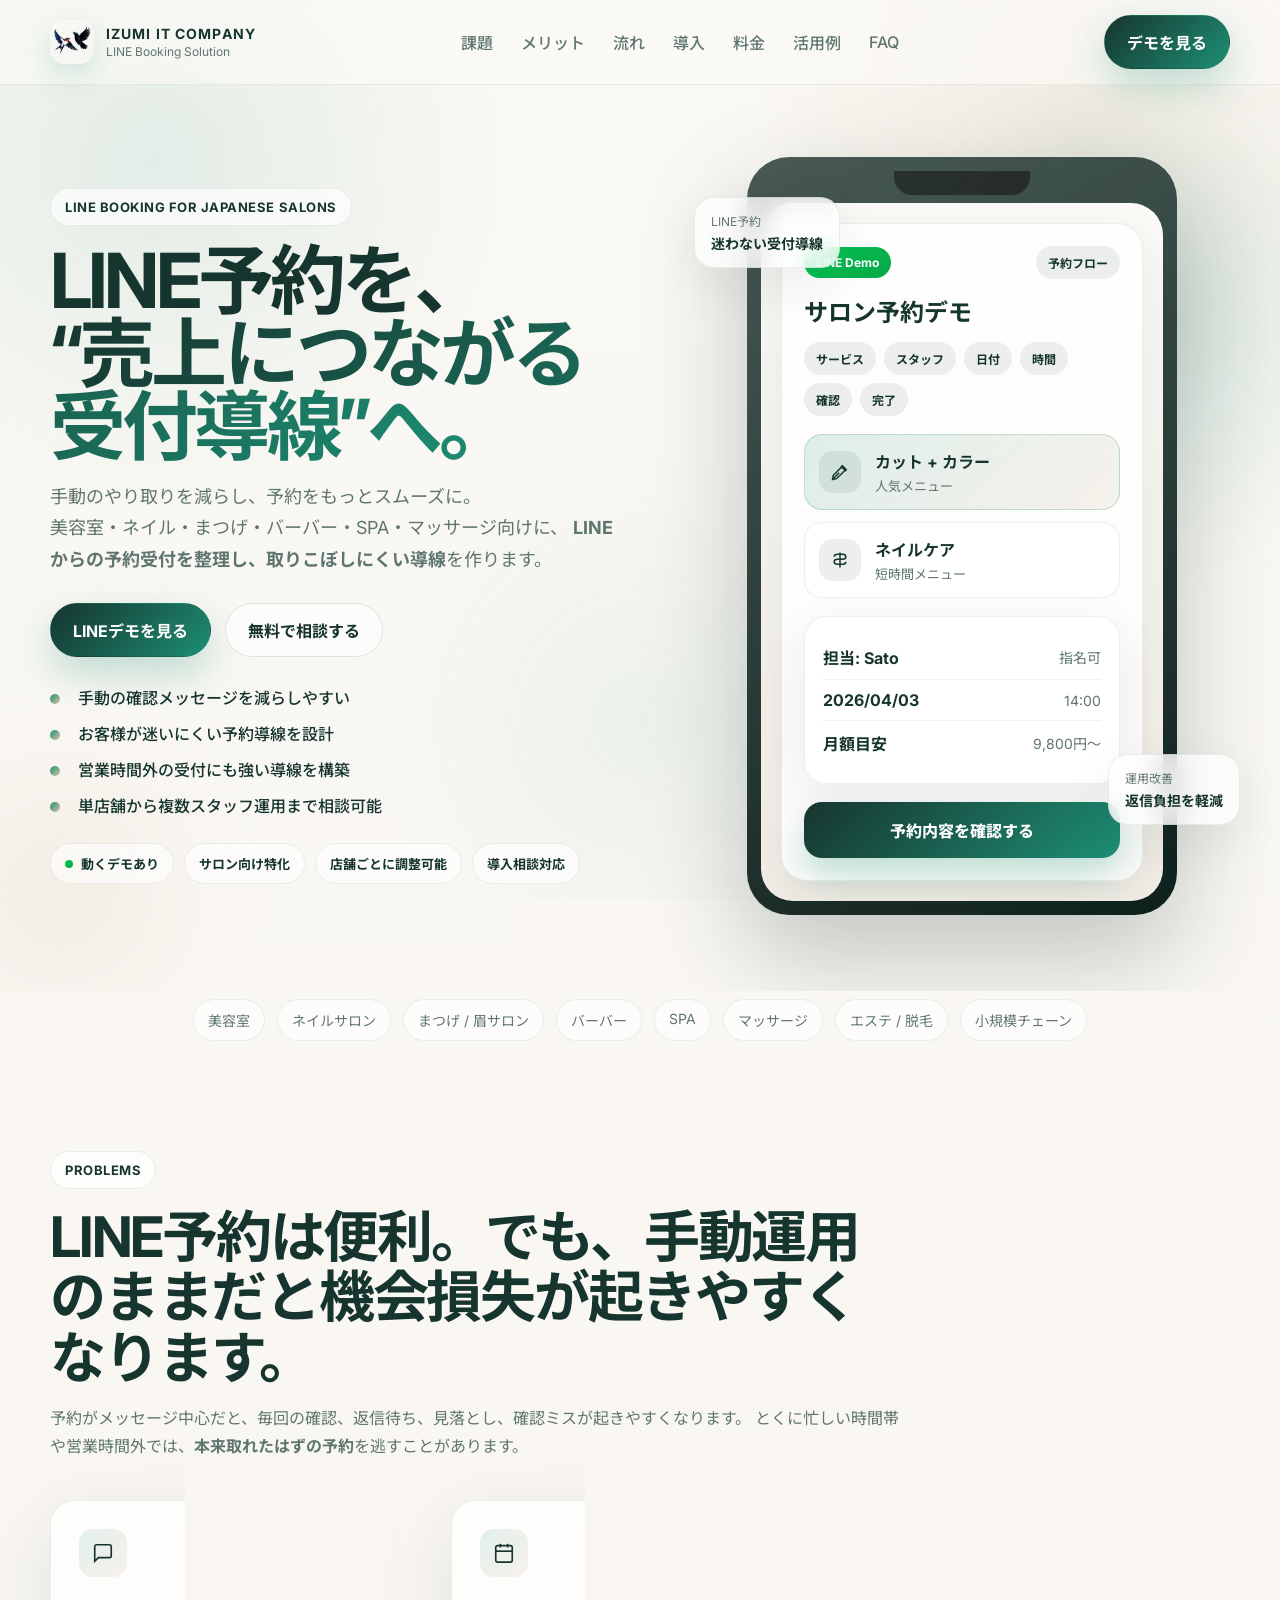
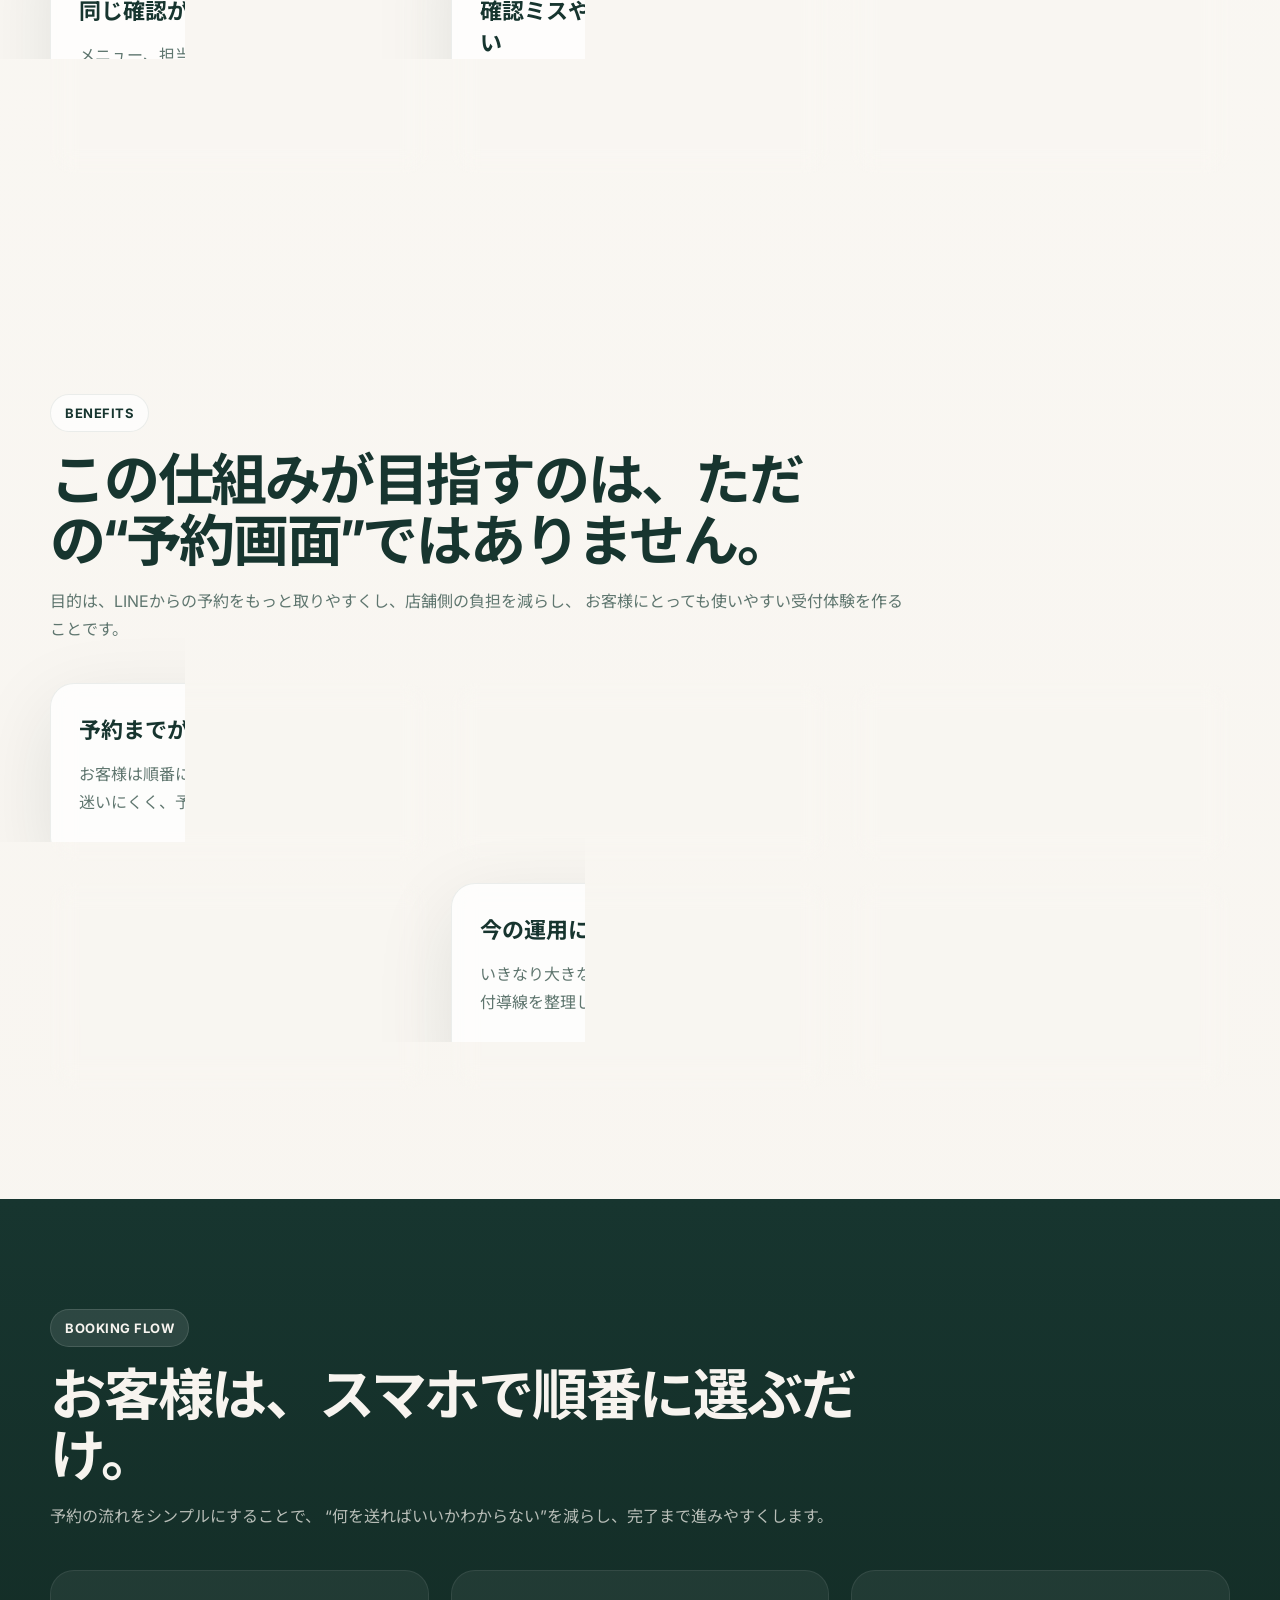
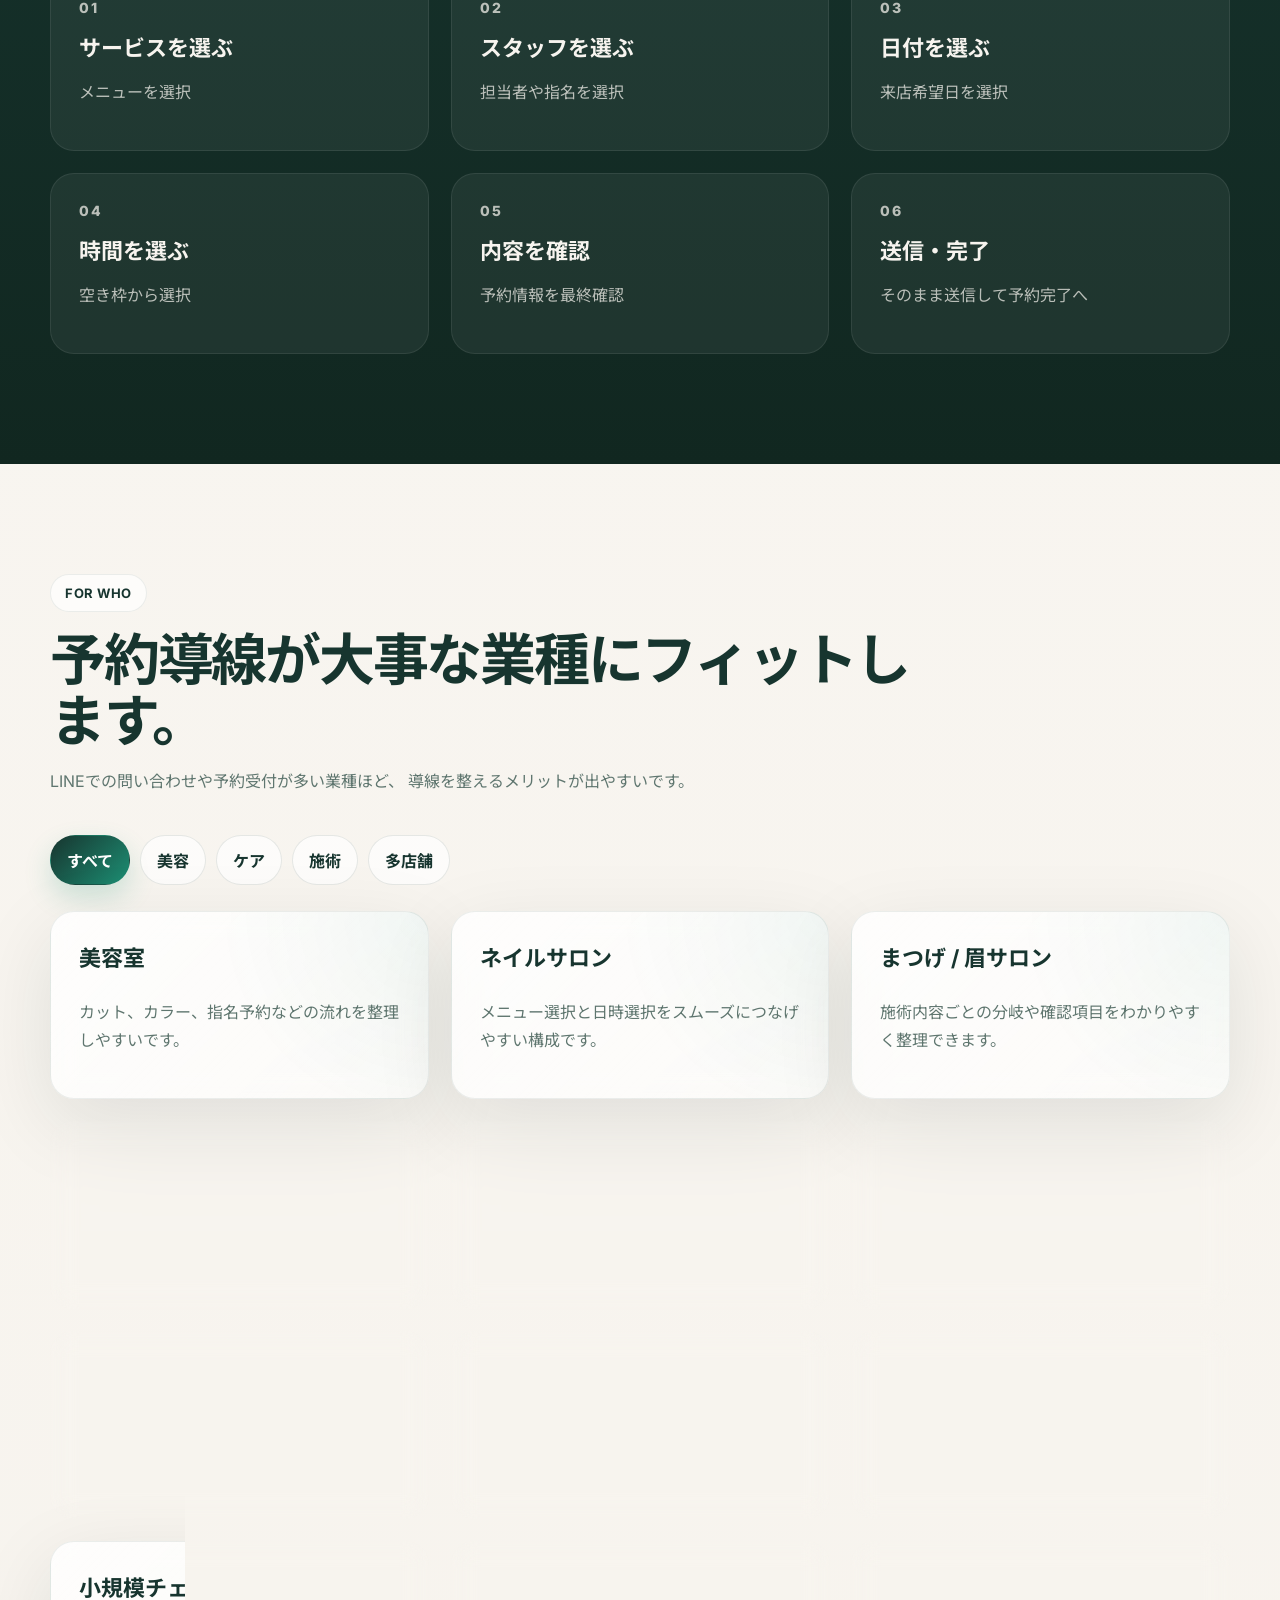
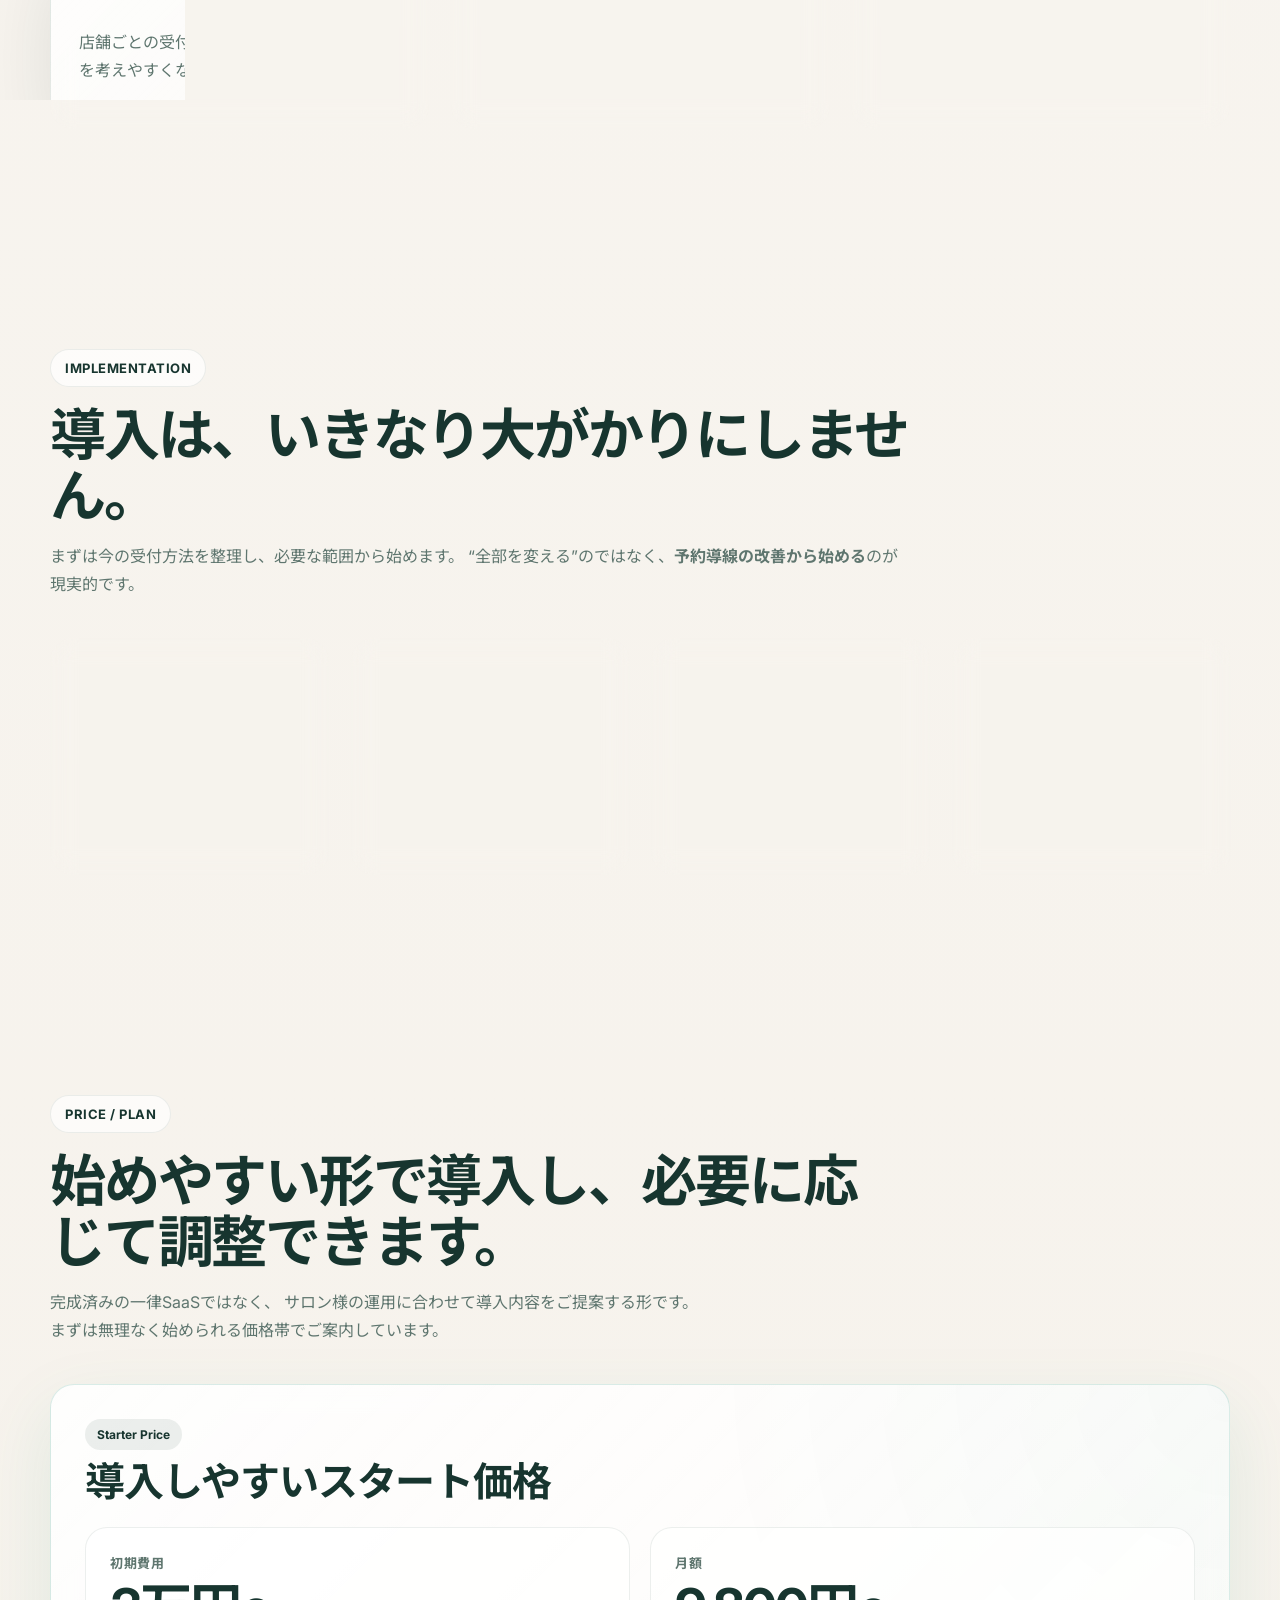
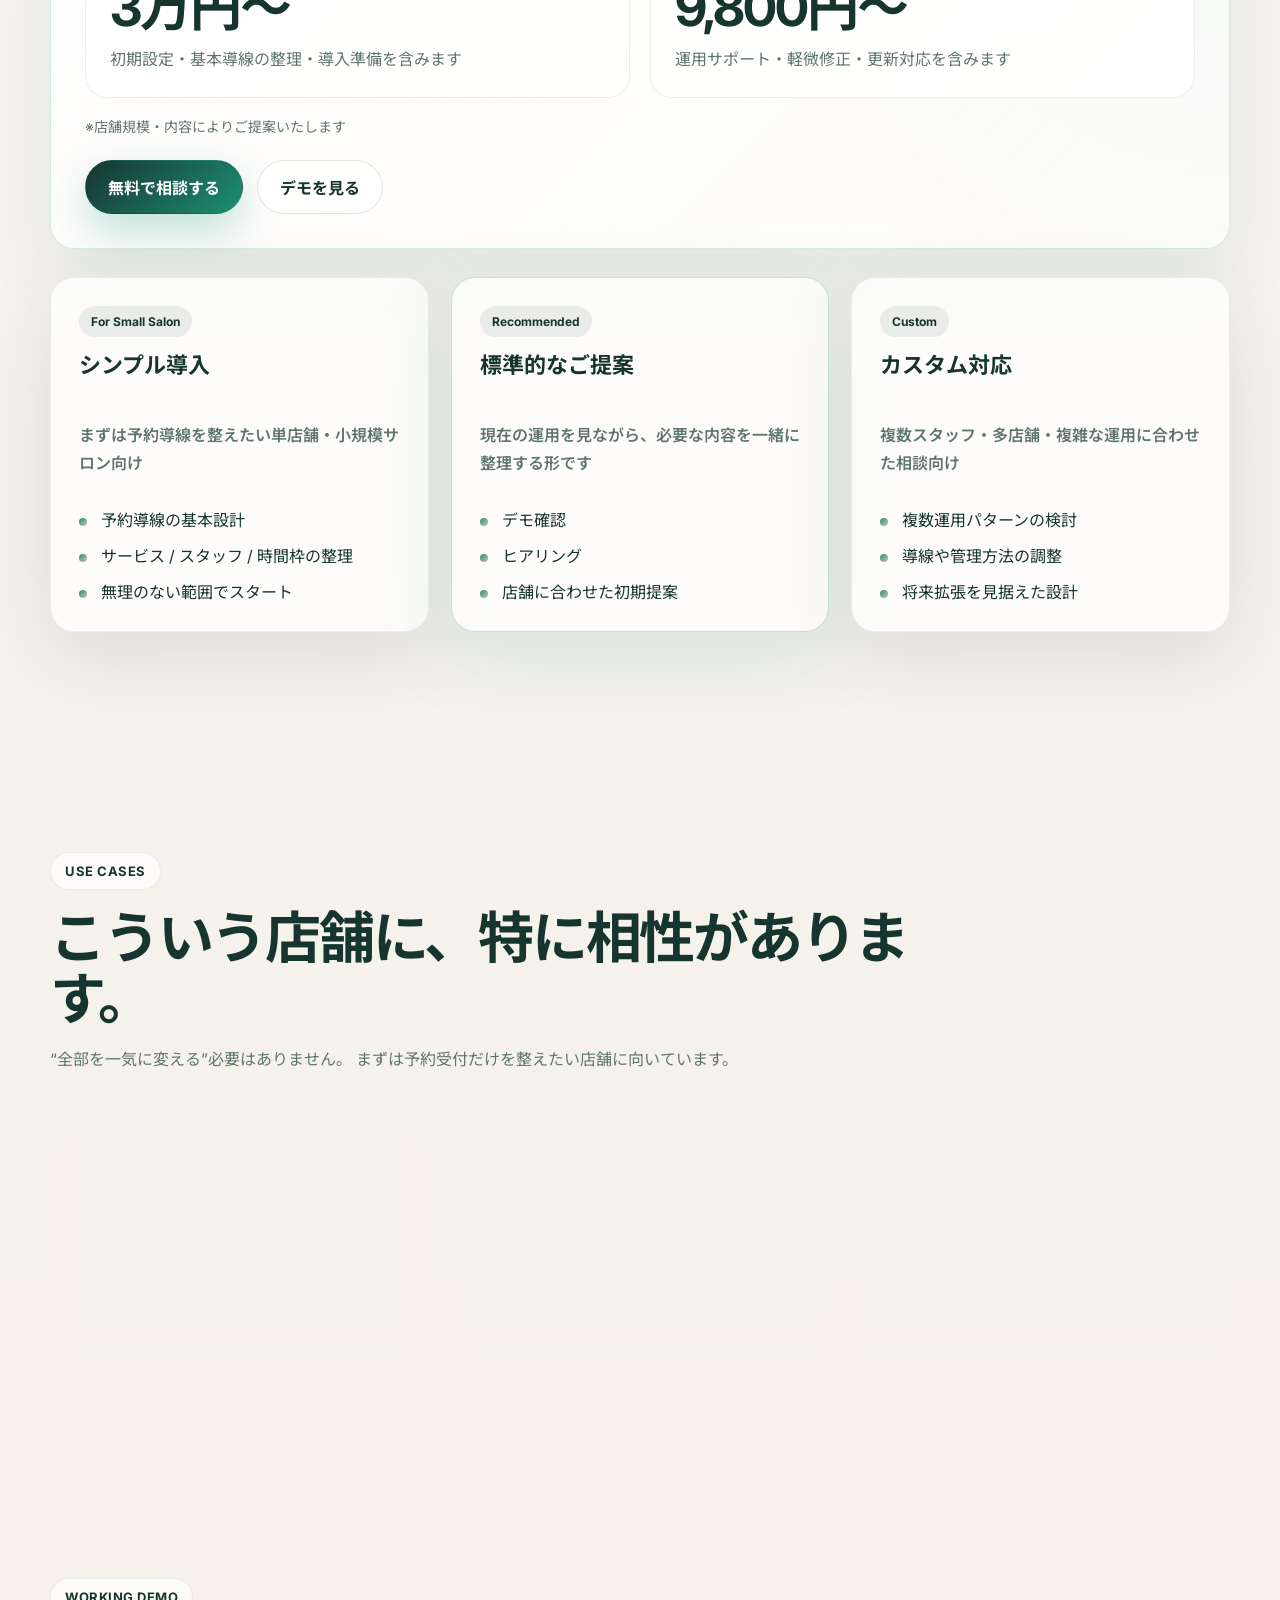
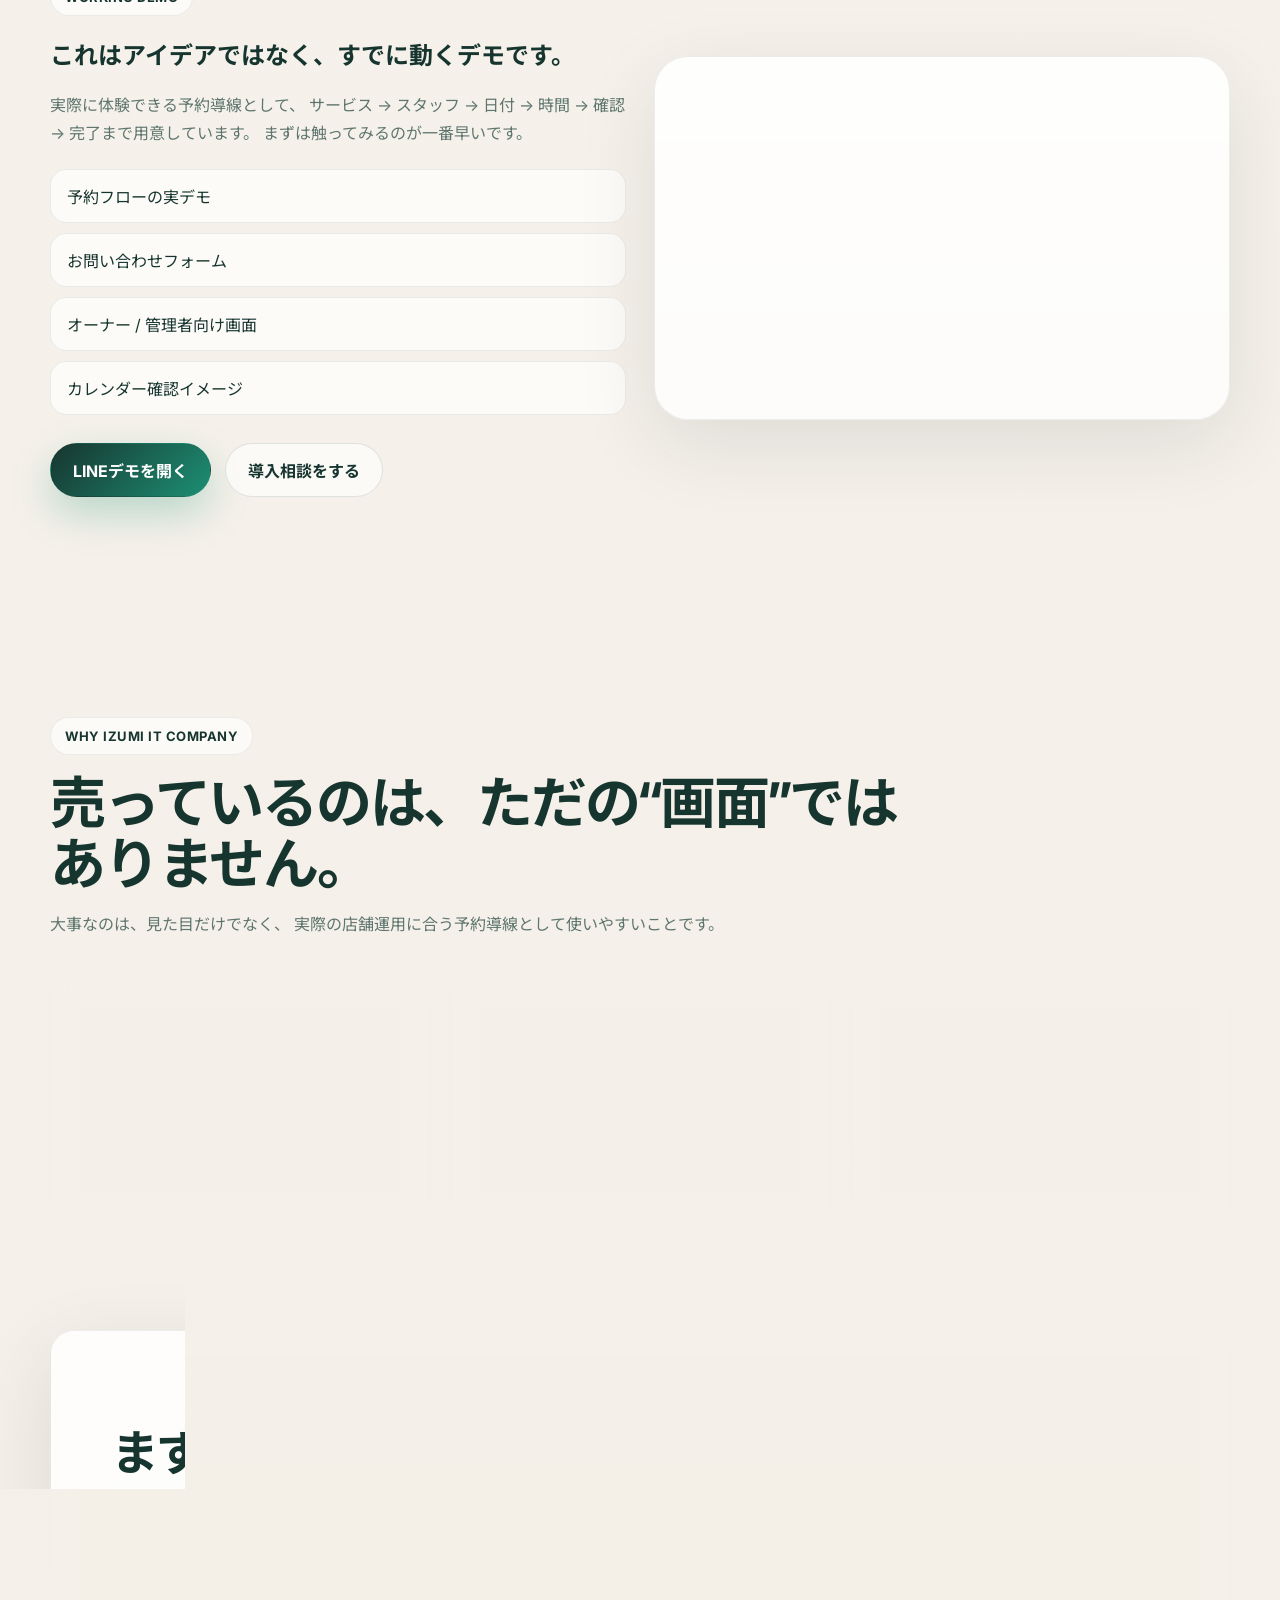
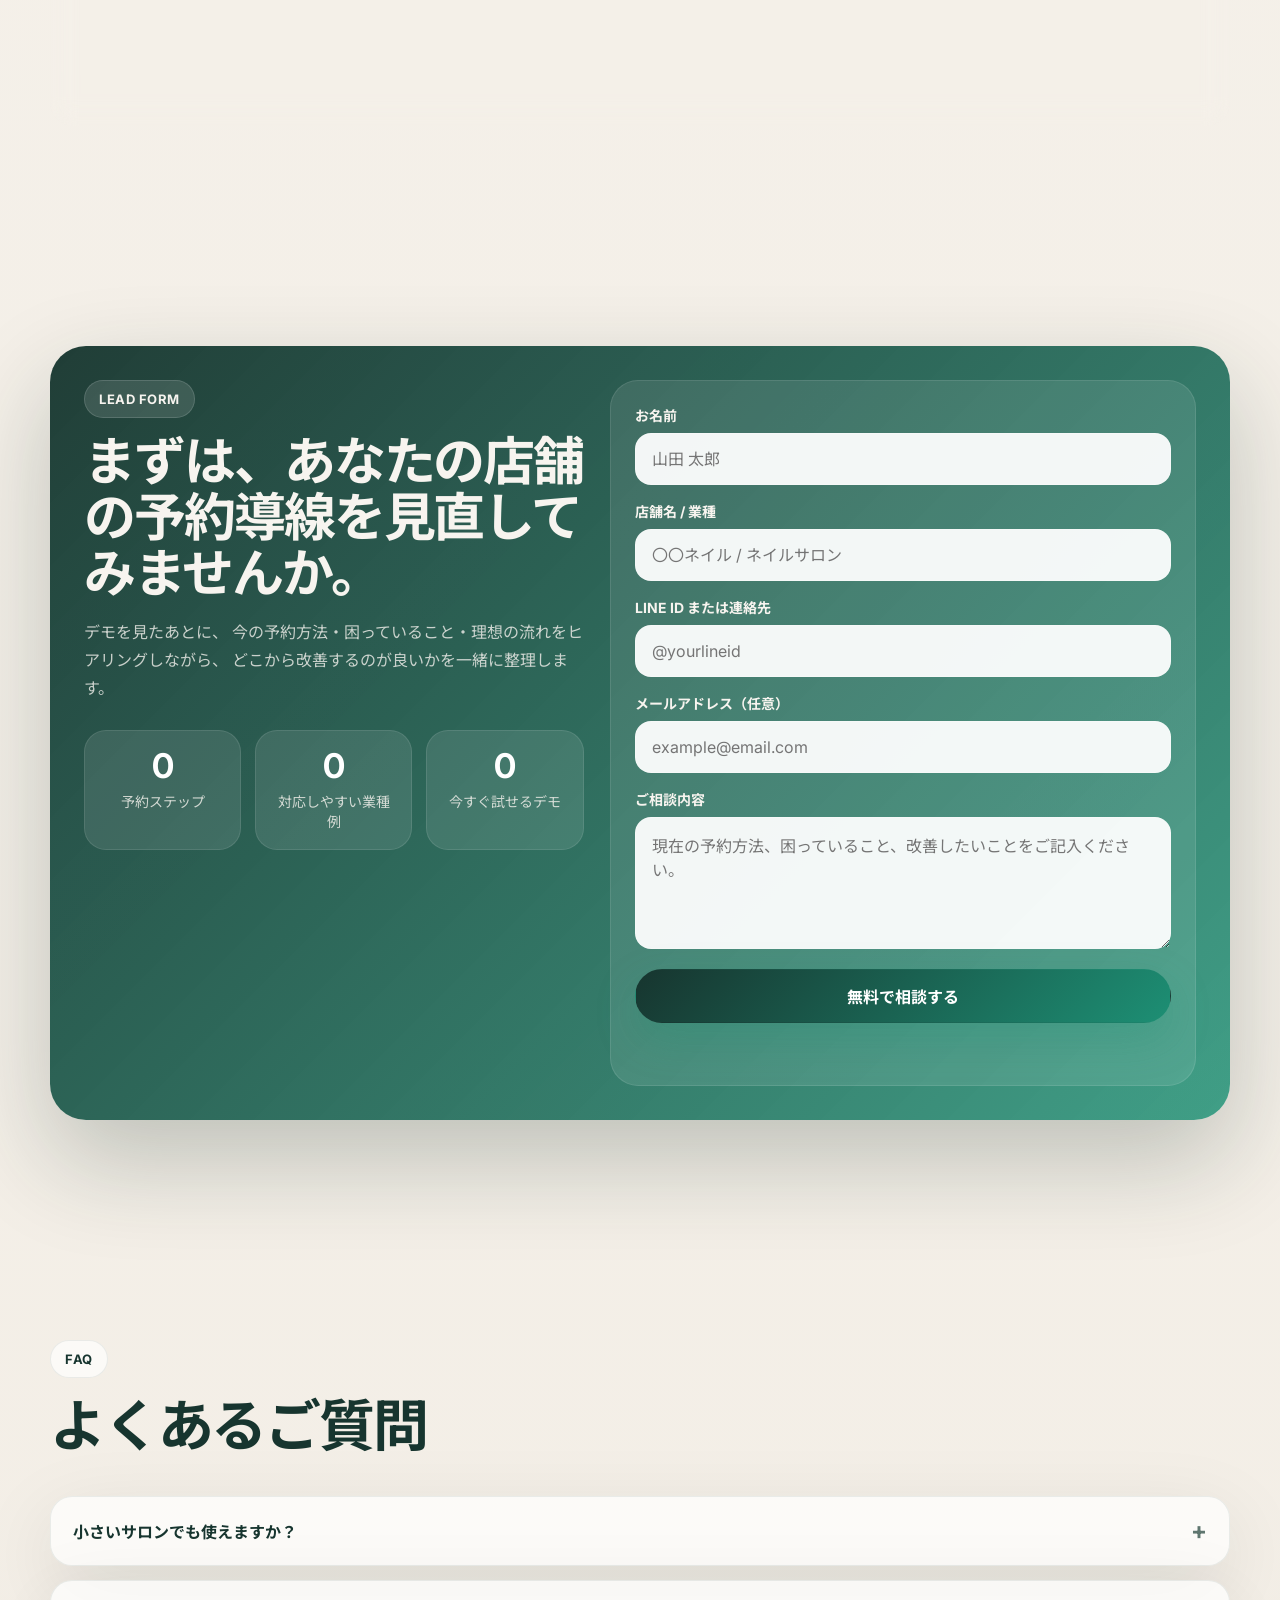
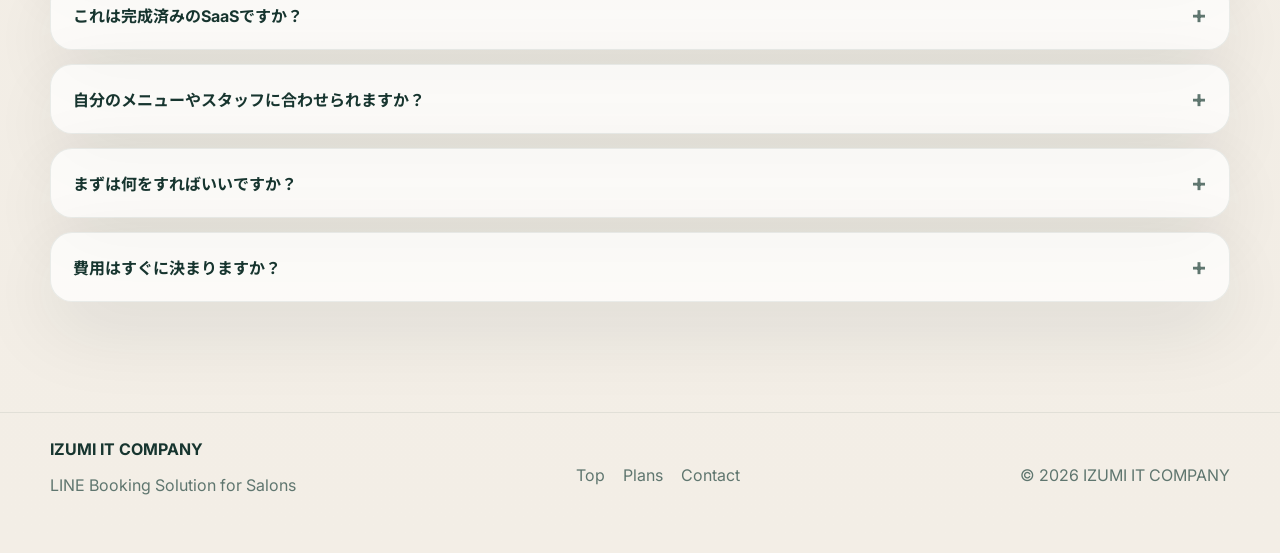
==== line-booking/index.html @ 1586b7ea "55" ====
<!DOCTYPE html>
<html lang="ja">
<head>
  <meta charset="UTF-8" />
  <meta name="viewport" content="width=device-width, initial-scale=1.0" />

  <title>LINE予約自動化システム | サロン向け LINE Booking Solution | IZUMI IT COMPANY</title>
  <meta
    name="description"
    content="サロン向けLINE予約自動化ソリューション。手動のやり取りを減らし、予約導線を整理し、見込み客を逃しにくい受付体験へ。美容室、ネイル、まつげ、SPA、マッサージ、バーバー向け。"
  />
  <meta
    name="keywords"
    content="LINE予約, サロン予約, LINE予約システム, 美容室予約, ネイルサロン予約, LINE自動化, サロンDX, LIFF"
  />

  <meta property="og:type" content="website" />
  <meta property="og:title" content="LINE予約自動化システム | IZUMI IT COMPANY" />
  <meta
    property="og:description"
    content="LINEでの予約受付を、もっとわかりやすく、もっと取りこぼしにくく。サロン向け予約導線改善ソリューション。"
  />
  <meta property="og:url" content="https://www.izumi-it-company.com/line-booking/" />

  <link rel="shortcut icon" href="https://www.izumi-it-company.com/assets/images/app/favicon.ico" type="image/x-icon">
  <link rel="icon" type="image/png" sizes="16x16" href="https://www.izumi-it-company.com/assets/images/app/icon-16.png">
  <link rel="icon" type="image/png" sizes="32x32" href="https://www.izumi-it-company.com/assets/images/app/icon-32.png">
  <link rel="apple-touch-icon" sizes="180x180" href="https://www.izumi-it-company.com/assets/images/app/apple-touch-icon.png">

  <link rel="preconnect" href="https://fonts.googleapis.com" />
  <link rel="preconnect" href="https://fonts.gstatic.com" crossorigin />
  <link
    href="https://fonts.googleapis.com/css2?family=Inter:wght@400;500;600;700;800&family=Noto+Sans+JP:wght@400;500;700;800&display=swap"
    rel="stylesheet"
  />
  <link rel="stylesheet" href="style.css" />
</head>
<body>
  <div class="site-bg"></div>

  <header class="header site-header">
    <div class="container header-inner">
      <a href="#hero" class="brand">
        <div class="brand-mark"></div>
        <div class="brand-text">
          <strong>IZUMI IT COMPANY</strong>
          <span>LINE Booking Solution</span>
        </div>
      </a>

      <nav class="desktop-nav site-nav">
        <a href="#problems">課題</a>
        <a href="#benefits">メリット</a>
        <a href="#flow">流れ</a>
        <a href="#implementation">導入</a>
        <a href="#pricing">料金</a>
        <a href="#cases">活用例</a>
        <a href="#faq">FAQ</a>
      </nav>

      <div class="header-actions">
        <a href="#" class="btn btn-primary js-open-demo">デモを見る</a>

        <button
          class="nav-toggle"
          aria-label="メニューを開く"
          aria-expanded="false"
          type="button"
        >
          <span></span>
          <span></span>
          <span></span>
        </button>
      </div>
    </div>

    <nav class="mobile-nav">
      <a href="#problems">課題</a>
      <a href="#benefits">メリット</a>
      <a href="#flow">流れ</a>
      <a href="#implementation">導入</a>
      <a href="#pricing">料金</a>
      <a href="#cases">活用例</a>
      <a href="#faq">FAQ</a>
      <a href="#contact" class="js-open-consultation">無料相談</a>
    </nav>
  </header>

  <main id="top">
    <!-- HERO -->
    <section class="hero section" id="hero">
      <div class="hero-glow hero-glow-a"></div>
      <div class="hero-glow hero-glow-b"></div>

      <div class="container hero-grid">
        <div class="hero-copy reveal js-reveal">
          <span class="section-label">LINE BOOKING FOR JAPANESE SALONS</span>

          <h1>
            LINE予約を、<br />
            <span>“売上につながる受付導線”へ。</span>
          </h1>

          <p class="hero-lead">
            手動のやり取りを減らし、予約をもっとスムーズに。<br />
            美容室・ネイル・まつげ・バーバー・SPA・マッサージ向けに、
            <strong>LINEからの予約受付を整理し、取りこぼしにくい導線</strong>を作ります。
          </p>

          <div class="hero-actions">
            <a href="#" class="btn btn-primary js-open-demo">LINEデモを見る</a>
            <a href="#contact" class="btn btn-secondary js-open-consultation">無料で相談する</a>
          </div>

          <ul class="hero-points">
            <li>手動の確認メッセージを減らしやすい</li>
            <li>お客様が迷いにくい予約導線を設計</li>
            <li>営業時間外の受付にも強い導線を構築</li>
            <li>単店舗から複数スタッフ運用まで相談可能</li>
          </ul>

          <div class="hero-proof">
            <div class="proof-pill">
              <span class="proof-dot"></span>
              動くデモあり
            </div>
            <div class="proof-pill">サロン向け特化</div>
            <div class="proof-pill">店舗ごとに調整可能</div>
            <div class="proof-pill">導入相談対応</div>
          </div>
        </div>

        <div class="hero-visual reveal js-reveal">
          <div class="floating-badge badge-top">
            <span>LINE予約</span>
            <strong>迷わない受付導線</strong>
          </div>

          <div class="floating-badge badge-right">
            <span>運用改善</span>
            <strong>返信負担を軽減</strong>
          </div>

          <div class="phone-mockup premium-phone js-tilt-card">
            <div class="phone-top"></div>
            <div class="phone-screen">
              <div class="mini-app-card">
                <div class="mini-app-top">
                  <div class="mini-app-badge">LINE Demo</div>
                  <div class="mini-app-status">予約フロー</div>
                </div>

                <h3>サロン予約デモ</h3>

                <div class="flow-steps">
                  <span>サービス</span>
                  <span>スタッフ</span>
                  <span>日付</span>
                  <span>時間</span>
                  <span>確認</span>
                  <span>完了</span>
                </div>

                <div class="option-stack">
                  <div class="option-card active">
                    <div class="option-icon">
                      <svg viewBox="0 0 24 24" fill="none" stroke="currentColor" stroke-width="1.8">
                        <path d="M4 20l7-7"></path>
                        <path d="M14 4l6 6"></path>
                        <path d="M13 5l6 6"></path>
                        <path d="M3 21l5-1 11-11-4-4L4 16l-1 5z"></path>
                      </svg>
                    </div>
                    <div>
                      <strong>カット + カラー</strong>
                      <span>人気メニュー</span>
                    </div>
                  </div>

                  <div class="option-card">
                    <div class="option-icon">
                      <svg viewBox="0 0 24 24" fill="none" stroke="currentColor" stroke-width="1.8">
                        <path d="M12 3v18"></path>
                        <path d="M5 8c0-2 2.2-3 4-3h6c1.8 0 4 1 4 3s-2.2 3-4 3H9C7.2 11 5 12 5 14s2.2 3 4 3h6c1.8 0 4-1 4-3"></path>
                      </svg>
                    </div>
                    <div>
                      <strong>ネイルケア</strong>
                      <span>短時間メニュー</span>
                    </div>
                  </div>
                </div>

                <div class="phone-panel">
                  <div class="phone-row">
                    <strong>担当: Sato</strong>
                    <span>指名可</span>
                  </div>
                  <div class="phone-row">
                    <strong>2026/04/03</strong>
                    <span>14:00</span>
                  </div>
                  <div class="phone-row">
                    <strong>月額目安</strong>
                    <span>9,800円〜</span>
                  </div>
                </div>

                <button class="phone-cta" type="button">予約内容を確認する</button>
              </div>
            </div>
          </div>
        </div>
      </div>
    </section>

    <!-- TRUST -->
    <section class="trust-strip">
      <div class="container trust-strip-inner reveal js-reveal">
        <span>美容室</span>
        <span>ネイルサロン</span>
        <span>まつげ / 眉サロン</span>
        <span>バーバー</span>
        <span>SPA</span>
        <span>マッサージ</span>
        <span>エステ / 脱毛</span>
        <span>小規模チェーン</span>
      </div>
    </section>

    <!-- PROBLEMS -->
    <section class="section" id="problems">
      <div class="container">
        <div class="section-head reveal js-reveal">
          <span class="section-label">PROBLEMS</span>
          <h2>LINE予約は便利。でも、手動運用のままだと機会損失が起きやすくなります。</h2>
          <p>
            予約がメッセージ中心だと、毎回の確認、返信待ち、見落とし、確認ミスが起きやすくなります。
            とくに忙しい時間帯や営業時間外では、<strong>本来取れたはずの予約</strong>を逃すことがあります。
          </p>
        </div>

        <div class="problem-grid js-stagger">
          <article class="card feature-card problem-card js-stagger-item js-tilt-card">
            <div class="feature-icon">
              <svg viewBox="0 0 24 24" fill="none" stroke="currentColor" stroke-width="1.8">
                <path d="M21 15a2 2 0 0 1-2 2H7l-4 4V5a2 2 0 0 1 2-2h14a2 2 0 0 1 2 2z"></path>
              </svg>
            </div>
            <h3>同じ確認が何度も発生</h3>
            <p>メニュー、担当者、日時、空き状況のやり取りが毎回発生し、スタッフの時間を使います。</p>
          </article>

          <article class="card feature-card problem-card js-stagger-item js-tilt-card">
            <div class="feature-icon">
              <svg viewBox="0 0 24 24" fill="none" stroke="currentColor" stroke-width="1.8">
                <rect x="3" y="4" width="18" height="18" rx="2"></rect>
                <path d="M16 2v4"></path>
                <path d="M8 2v4"></path>
                <path d="M3 10h18"></path>
              </svg>
            </div>
            <h3>確認ミスや行き違いが起きやすい</h3>
            <p>やり取りが長くなるほど、日時やメニューの誤認、見落とし、確認漏れにつながります。</p>
          </article>

          <article class="card feature-card problem-card js-stagger-item js-tilt-card">
            <div class="feature-icon">
              <svg viewBox="0 0 24 24" fill="none" stroke="currentColor" stroke-width="1.8">
                <path d="M12 20V10"></path>
                <path d="M18 20V4"></path>
                <path d="M6 20v-6"></path>
              </svg>
            </div>
            <h3>返信待ちの間に予約を逃す</h3>
            <p>返信が遅れると、お客様は他店へ流れる可能性があります。導線の整理は機会損失対策にもなります。</p>
          </article>
        </div>
      </div>
    </section>

    <!-- BENEFITS -->
    <section class="section selling-section" id="benefits">
      <div class="container">
        <div class="section-head reveal js-reveal">
          <span class="section-label">BENEFITS</span>
          <h2>この仕組みが目指すのは、ただの“予約画面”ではありません。</h2>
          <p>
            目的は、LINEからの予約をもっと取りやすくし、店舗側の負担を減らし、
            お客様にとっても使いやすい受付体験を作ることです。
          </p>
        </div>

        <div class="benefits-grid js-stagger">
          <article class="card benefit-card js-stagger-item">
            <h3>予約までが速くなる</h3>
            <p>お客様は順番に選ぶだけ。何を送ればいいか迷いにくく、予約まで進みやすくなります。</p>
          </article>

          <article class="card benefit-card js-stagger-item">
            <h3>返信負担を減らしやすい</h3>
            <p>基本情報を先に整理できるので、スタッフが毎回ゼロから確認する負担を減らせます。</p>
          </article>

          <article class="card benefit-card js-stagger-item">
            <h3>営業時間外も受付しやすい</h3>
            <p>夜間や接客中でも入口を整えておくことで、見込み客を逃しにくくなります。</p>
          </article>

          <article class="card benefit-card js-stagger-item">
            <h3>店舗の印象が整う</h3>
            <p>“LINEで予約できる”だけでなく、“わかりやすく予約できる”ことが信頼感につながります。</p>
          </article>

          <article class="card benefit-card js-stagger-item">
            <h3>今の運用に寄せやすい</h3>
            <p>いきなり大きな仕組み変更ではなく、今の受付導線を整理しながら始めやすい形です。</p>
          </article>

          <article class="card benefit-card js-stagger-item">
            <h3>将来の自動化にもつながる</h3>
            <p>まずは予約導線を整え、その先に自動返信、確認通知、管理画面強化などへ広げやすくなります。</p>
          </article>
        </div>
      </div>
    </section>

    <!-- FLOW -->
    <section class="section section-dark" id="flow">
      <div class="container">
        <div class="section-head reveal js-reveal">
          <span class="section-label">BOOKING FLOW</span>
          <h2>お客様は、スマホで順番に選ぶだけ。</h2>
          <p>
            予約の流れをシンプルにすることで、
            “何を送ればいいかわからない”を減らし、完了まで進みやすくします。
          </p>
        </div>

        <div class="flow-grid js-stagger">
          <article class="flow-step js-stagger-item">
            <span class="flow-number">01</span>
            <h3>サービスを選ぶ</h3>
            <p>メニューを選択</p>
          </article>

          <article class="flow-step js-stagger-item">
            <span class="flow-number">02</span>
            <h3>スタッフを選ぶ</h3>
            <p>担当者や指名を選択</p>
          </article>

          <article class="flow-step js-stagger-item">
            <span class="flow-number">03</span>
            <h3>日付を選ぶ</h3>
            <p>来店希望日を選択</p>
          </article>

          <article class="flow-step js-stagger-item">
            <span class="flow-number">04</span>
            <h3>時間を選ぶ</h3>
            <p>空き枠から選択</p>
          </article>

          <article class="flow-step js-stagger-item">
            <span class="flow-number">05</span>
            <h3>内容を確認</h3>
            <p>予約情報を最終確認</p>
          </article>

          <article class="flow-step js-stagger-item">
            <span class="flow-number">06</span>
            <h3>送信・完了</h3>
            <p>そのまま送信して予約完了へ</p>
          </article>
        </div>
      </div>
    </section>

    <!-- SEGMENTS -->
    <section class="section" id="segments">
      <div class="container">
        <div class="section-head reveal js-reveal">
          <span class="section-label">FOR WHO</span>
          <h2>予約導線が大事な業種にフィットします。</h2>
          <p>
            LINEでの問い合わせや予約受付が多い業種ほど、
            導線を整えるメリットが出やすいです。
          </p>
        </div>

        <div class="segment-filters reveal js-reveal">
          <button class="filter-btn js-filter-btn is-active" type="button" data-filter="all">すべて</button>
          <button class="filter-btn js-filter-btn" type="button" data-filter="beauty">美容</button>
          <button class="filter-btn js-filter-btn" type="button" data-filter="care">ケア</button>
          <button class="filter-btn js-filter-btn" type="button" data-filter="clinic">施術</button>
          <button class="filter-btn js-filter-btn" type="button" data-filter="multi">多店舗</button>
        </div>

        <div class="segments-grid js-stagger">
          <article class="card segment-card js-filter-card js-stagger-item" data-category="beauty">
            <h3>美容室</h3>
            <p>カット、カラー、指名予約などの流れを整理しやすいです。</p>
          </article>
          <article class="card segment-card js-filter-card js-stagger-item" data-category="beauty">
            <h3>ネイルサロン</h3>
            <p>メニュー選択と日時選択をスムーズにつなげやすい構成です。</p>
          </article>
          <article class="card segment-card js-filter-card js-stagger-item" data-category="beauty">
            <h3>まつげ / 眉サロン</h3>
            <p>施術内容ごとの分岐や確認項目をわかりやすく整理できます。</p>
          </article>
          <article class="card segment-card js-filter-card js-stagger-item" data-category="care">
            <h3>マッサージ</h3>
            <p>コース選択や所要時間の案内と相性が良いです。</p>
          </article>
          <article class="card segment-card js-filter-card js-stagger-item" data-category="care">
            <h3>SPAサロン</h3>
            <p>高単価サービスでも上品な導線で予約体験を整えやすいです。</p>
          </article>
          <article class="card segment-card js-filter-card js-stagger-item" data-category="beauty">
            <h3>バーバー</h3>
            <p>シンプルなメニューでも、予約の流れを見やすく整理できます。</p>
          </article>
          <article class="card segment-card js-filter-card js-stagger-item" data-category="clinic">
            <h3>脱毛 / エステ</h3>
            <p>確認項目が多いサービスでも、順番に案内しやすい形にできます。</p>
          </article>
          <article class="card segment-card js-filter-card js-stagger-item" data-category="clinic">
            <h3>タトゥースタジオ</h3>
            <p>相談導線と予約導線を分けて見せる設計も可能です。</p>
          </article>
          <article class="card segment-card js-filter-card js-stagger-item" data-category="clinic">
            <h3>コスメ / 美容施術</h3>
            <p>導入前の相談が必要なサービスでも入口設計を整えられます。</p>
          </article>
          <article class="card segment-card js-filter-card js-stagger-item" data-category="multi">
            <h3>小規模チェーン</h3>
            <p>店舗ごとの受付ルール整理やスタッフ別対応を考えやすくなります。</p>
          </article>
          <article class="card segment-card js-filter-card js-stagger-item" data-category="multi">
            <h3>フランチャイズ</h3>
            <p>複数拠点に広げる前提の相談もしやすい設計です。</p>
          </article>
          <article class="card segment-card js-filter-card js-stagger-item" data-category="beauty care">
            <h3>その他予約制サービス</h3>
            <p>LINE受付が中心の業種であれば、応用しやすい構成です。</p>
          </article>
        </div>
      </div>
    </section>

    <!-- IMPLEMENTATION -->
    <section class="section process-section" id="implementation">
      <div class="container">
        <div class="section-head reveal js-reveal">
          <span class="section-label">IMPLEMENTATION</span>
          <h2>導入は、いきなり大がかりにしません。</h2>
          <p>
            まずは今の受付方法を整理し、必要な範囲から始めます。
            “全部を変える”のではなく、<strong>予約導線の改善から始める</strong>のが現実的です。
          </p>
        </div>

        <div class="process-grid js-stagger">
          <article class="card process-card js-stagger-item">
            <span class="case-tag">STEP 01</span>
            <h3>ヒアリング</h3>
            <p>現在の予約方法、メニュー数、スタッフ数、困りごとを整理します。</p>
          </article>

          <article class="card process-card js-stagger-item">
            <span class="case-tag">STEP 02</span>
            <h3>デモ確認</h3>
            <p>実際の動きを見ながら、あなたの店舗に合う方向性を確認します。</p>
          </article>

          <article class="card process-card js-stagger-item">
            <span class="case-tag">STEP 03</span>
            <h3>初期設計</h3>
            <p>サービス、スタッフ、時間枠、案内文などを店舗に合わせて整理します。</p>
          </article>

          <article class="card process-card js-stagger-item">
            <span class="case-tag">STEP 04</span>
            <h3>スタート</h3>
            <p>まずは必要最小限から開始し、反応を見ながら改善していきます。</p>
          </article>
        </div>
      </div>
    </section>

    <!-- PRICING -->
<section class="section pricing-section" id="pricing">
  <div class="container">
    <div class="section-head reveal js-reveal">
      <span class="section-label">PRICE / PLAN</span>
      <h2>始めやすい形で導入し、必要に応じて調整できます。</h2>
      <p>
        完成済みの一律SaaSではなく、
        サロン様の運用に合わせて導入内容をご提案する形です。<br />
        まずは無理なく始められる価格帯でご案内しています。
      </p>
    </div>

    <div class="pricing-soft-card card reveal js-reveal">
      <div class="pricing-soft-head">
        <span class="pricing-badge">Starter Price</span>
        <h3>導入しやすいスタート価格</h3>
      </div>

      <div class="pricing-soft-grid">
        <div class="pricing-soft-item">
          <span class="pricing-soft-label">初期費用</span>
          <strong class="pricing-soft-value">3万円〜</strong>
          <p>初期設定・基本導線の整理・導入準備を含みます</p>
        </div>

        <div class="pricing-soft-item">
          <span class="pricing-soft-label">月額</span>
          <strong class="pricing-soft-value">9,800円〜</strong>
          <p>運用サポート・軽微修正・更新対応を含みます</p>
        </div>
      </div>

      <div class="pricing-soft-note">
        ※店舗規模・内容によりご提案いたします
      </div>

      <div class="pricing-soft-actions">
        <a href="#contact" class="btn btn-primary js-open-consultation">無料で相談する</a>
        <a href="#" class="btn btn-secondary js-open-demo">デモを見る</a>
      </div>
    </div>

    <div class="pricing-grid js-stagger pricing-subgrid">
      <article class="card pricing-card js-stagger-item">
        <div class="pricing-top">
          <span class="pricing-badge">For Small Salon</span>
          <h3>シンプル導入</h3>
        </div>
        <p class="pricing-lead">まずは予約導線を整えたい単店舗・小規模サロン向け</p>
        <ul class="pricing-list">
          <li>予約導線の基本設計</li>
          <li>サービス / スタッフ / 時間枠の整理</li>
          <li>無理のない範囲でスタート</li>
        </ul>
      </article>

      <article class="card pricing-card pricing-card-featured js-stagger-item">
        <div class="pricing-top">
          <span class="pricing-badge">Recommended</span>
          <h3>標準的なご提案</h3>
        </div>
        <p class="pricing-lead">現在の運用を見ながら、必要な内容を一緒に整理する形です</p>
        <ul class="pricing-list">
          <li>デモ確認</li>
          <li>ヒアリング</li>
          <li>店舗に合わせた初期提案</li>
        </ul>
      </article>

      <article class="card pricing-card js-stagger-item">
        <div class="pricing-top">
          <span class="pricing-badge">Custom</span>
          <h3>カスタム対応</h3>
        </div>
        <p class="pricing-lead">複数スタッフ・多店舗・複雑な運用に合わせた相談向け</p>
        <ul class="pricing-list">
          <li>複数運用パターンの検討</li>
          <li>導線や管理方法の調整</li>
          <li>将来拡張を見据えた設計</li>
        </ul>
      </article>
    </div>
  </div>
</section>

    <!-- CASES -->
    <section class="section cases-section" id="cases">
      <div class="container">
        <div class="section-head reveal js-reveal">
          <span class="section-label">USE CASES</span>
          <h2>こういう店舗に、特に相性があります。</h2>
          <p>
            “全部を一気に変える”必要はありません。
            まずは予約受付だけを整えたい店舗に向いています。
          </p>
        </div>

        <div class="cases-grid js-stagger">
          <article class="card case-card js-stagger-item">
            <span class="case-tag">Case 01</span>
            <h3>個人サロン</h3>
            <p class="case-problem">
              接客中や営業時間外にLINEが来ても、すぐ返信できず機会損失が出やすい。
            </p>
            <p class="case-result">
              予約入口を整えることで、見込み客が予約完了まで進みやすくなります。
            </p>
          </article>

          <article class="card case-card js-stagger-item">
            <span class="case-tag">Case 02</span>
            <h3>複数スタッフのサロン</h3>
            <p class="case-problem">
              担当者確認、空き時間、指名の有無など、やり取りが増えて煩雑になりやすい。
            </p>
            <p class="case-result">
              サービス → スタッフ → 日時 の順で案内し、確認負担を減らしやすくします。
            </p>
          </article>

          <article class="card case-card js-stagger-item">
            <span class="case-tag">Case 03</span>
            <h3>小規模チェーン / 多店舗</h3>
            <p class="case-problem">
              店舗ごとに受付方法がバラつき、オペレーションが見えにくい。
            </p>
            <p class="case-result">
              受付導線の土台を整理することで、運用ルールを整えやすくなります。
            </p>
          </article>
        </div>
      </div>
    </section>

    <!-- DEMO -->
    <section class="section demo-section" id="demo">
      <div class="container demo-grid">
        <div class="demo-copy reveal js-reveal">
          <span class="section-label">WORKING DEMO</span>
          <h2>これはアイデアではなく、すでに動くデモです。</h2>
          <p>
            実際に体験できる予約導線として、
            サービス → スタッフ → 日付 → 時間 → 確認 → 完了まで用意しています。
            まずは触ってみるのが一番早いです。
          </p>

          <ul class="demo-list">
            <li>予約フローの実デモ</li>
            <li>お問い合わせフォーム</li>
            <li>オーナー / 管理者向け画面</li>
            <li>カレンダー確認イメージ</li>
          </ul>

          <div class="hero-actions">
            <a href="#" class="btn btn-primary js-open-demo">LINEデモを開く</a>
            <a href="#contact" class="btn btn-secondary js-open-consultation">導入相談をする</a>
          </div>
        </div>

        <div class="demo-visual reveal js-reveal">
          <div class="dashboard-card js-tilt-card">
            <div class="dashboard-top">
              <span></span><span></span><span></span>
            </div>

            <div class="dashboard-content">
              <div class="dashboard-calendar">
                <div class="calendar-title">Admin Demo</div>
                <div class="calendar-grid">
                  <span>1</span><span>2</span><span class="active">3</span><span>4</span><span>5</span><span>6</span><span>7</span>
                  <span>8</span><span>9</span><span>10</span><span class="active">11</span><span>12</span><span>13</span><span>14</span>
                </div>
              </div>

              <div class="dashboard-side">
                <div class="booking-item">
                  <strong>14:00 / Sato</strong>
                  <span>カット + カラー</span>
                </div>
                <div class="booking-item">
                  <strong>16:00 / Yamada</strong>
                  <span>ネイルケア</span>
                </div>
                <div class="booking-item">
                  <strong>18:00 / Kato</strong>
                  <span>まつげパーマ</span>
                </div>
              </div>
            </div>
          </div>
        </div>
      </div>
    </section>

    <!-- REASONS -->
    <section class="section reasons-section">
      <div class="container">
        <div class="section-head reveal js-reveal">
          <span class="section-label">WHY IZUMI IT COMPANY</span>
          <h2>売っているのは、ただの“画面”ではありません。</h2>
          <p>
            大事なのは、見た目だけでなく、
            実際の店舗運用に合う予約導線として使いやすいことです。
          </p>
        </div>

        <div class="reasons-grid js-stagger">
          <article class="card reason-card js-stagger-item">
            <div class="reason-icon">
              <svg viewBox="0 0 24 24" fill="none" stroke="currentColor" stroke-width="1.8">
                <path d="M12 20h9"></path>
                <path d="M12 4h9"></path>
                <path d="M4 9h16"></path>
                <path d="M4 15h16"></path>
              </svg>
            </div>
            <h3>サロン目線で考えやすい</h3>
            <p>難しいIT説明ではなく、予約受付の改善として話を進めやすい構成です。</p>
          </article>

          <article class="card reason-card js-stagger-item">
            <div class="reason-icon">
              <svg viewBox="0 0 24 24" fill="none" stroke="currentColor" stroke-width="1.8">
                <path d="M12 2l7 4v6c0 5-3.5 8.5-7 10-3.5-1.5-7-5-7-10V6l7-4z"></path>
                <path d="M9.5 12l1.7 1.7L15 10"></path>
              </svg>
            </div>
            <h3>相談しながら調整できる</h3>
            <p>メニュー、スタッフ数、指名有無、時間枠などに合わせて方向性を整理できます。</p>
          </article>

          <article class="card reason-card js-stagger-item">
            <div class="reason-icon">
              <svg viewBox="0 0 24 24" fill="none" stroke="currentColor" stroke-width="1.8">
                <path d="M3 12h18"></path>
                <path d="M12 3v18"></path>
                <circle cx="12" cy="12" r="9"></circle>
              </svg>
            </div>
            <h3>拡張の土台になる</h3>
            <p>まずは予約導線の改善から始め、その先の自動化や管理改善にも広げやすくなります。</p>
          </article>
        </div>
      </div>
    </section>

    <!-- FINAL CTA -->
    <section class="section final-cta-section">
      <div class="container">
        <div class="final-cta card reveal js-reveal">
          <span class="section-label">NEXT STEP</span>
          <h2>まずは、あなたの店舗で使える形かどうかを確認しましょう。</h2>
          <p>
            デモを見て終わりではなく、
            今の受付方法に合わせて導入できるかを一緒に整理します。
            小さく始めて、必要に応じて育てる進め方ができます。
          </p>

          <div class="hero-actions final-cta-actions">
            <a href="#" class="btn btn-primary js-open-demo">デモを見る</a>
            <a href="#contact" class="btn btn-secondary js-open-consultation">無料相談する</a>
          </div>
        </div>
      </div>
    </section>

    <!-- CONTACT -->
    <section class="section consult-section" id="contact">
      <div class="container consult-grid">
        <div class="consult-copy reveal js-reveal">
          <span class="section-label">LEAD FORM</span>
          <h2>まずは、あなたの店舗の予約導線を見直してみませんか。</h2>
          <p>
            デモを見たあとに、
            今の予約方法・困っていること・理想の流れをヒアリングしながら、
            どこから改善するのが良いかを一緒に整理します。
          </p>

          <div class="stats-grid">
            <div class="stat-card">
              <strong class="js-counter" data-target="6" data-duration="1000">0</strong>
              <span>予約ステップ</span>
            </div>
            <div class="stat-card">
              <strong class="js-counter" data-target="12" data-duration="1200">0</strong>
              <span>対応しやすい業種例</span>
            </div>
            <div class="stat-card">
              <strong class="js-counter" data-target="1" data-duration="900">0</strong>
              <span>今すぐ試せるデモ</span>
            </div>
          </div>
        </div>

        <div class="consult-form-wrap reveal js-reveal">
          <form class="contact-form" data-source="line-booking-v5-final">
            <div class="field">
              <label for="name">お名前</label>
              <input id="name" name="name" type="text" placeholder="山田 太郎" required />
            </div>

            <div class="field">
              <label for="business">店舗名 / 業種</label>
              <input id="business" name="business" type="text" placeholder="〇〇ネイル / ネイルサロン" required />
            </div>

            <div class="field">
              <label for="line">LINE ID または連絡先</label>
              <input id="line" name="line" type="text" placeholder="@yourlineid" required />
            </div>

            <div class="field">
              <label for="email">メールアドレス（任意）</label>
              <input id="email" name="email" type="email" placeholder="example@email.com" />
            </div>

            <div class="field">
              <label for="message">ご相談内容</label>
              <textarea
                id="message"
                name="message"
                rows="5"
                placeholder="現在の予約方法、困っていること、改善したいことをご記入ください。"
                required
              ></textarea>
            </div>

            <button type="submit" class="btn btn-primary btn-full">無料で相談する</button>
            <p class="form-message"></p>
          </form>
        </div>
      </div>
    </section>

    <!-- FAQ -->
    <section class="section faq-section" id="faq">
      <div class="container">
        <div class="section-head reveal js-reveal">
          <span class="section-label">FAQ</span>
          <h2>よくあるご質問</h2>
        </div>

        <div class="faq-list">
          <article class="faq-item">
            <button class="faq-question" type="button" aria-expanded="false">
              小さいサロンでも使えますか？
            </button>
            <div class="faq-answer">
              <p>はい。個人店、小規模サロン、少人数運営でもご相談しやすい形を想定しています。</p>
            </div>
          </article>

          <article class="faq-item">
            <button class="faq-question" type="button" aria-expanded="false">
              これは完成済みのSaaSですか？
            </button>
            <div class="faq-answer">
              <p>現時点では、動くデモをベースに店舗ごとに合う形を提案するソリューション型です。</p>
            </div>
          </article>

          <article class="faq-item">
            <button class="faq-question" type="button" aria-expanded="false">
              自分のメニューやスタッフに合わせられますか？
            </button>
            <div class="faq-answer">
              <p>はい。サービス内容、スタッフ、予約の流れに応じて調整しやすい設計です。</p>
            </div>
          </article>

          <article class="faq-item">
            <button class="faq-question" type="button" aria-expanded="false">
              まずは何をすればいいですか？
            </button>
            <div class="faq-answer">
              <p>まずはデモをご確認いただき、その後ご相談フォームからご連絡ください。</p>
            </div>
          </article>

          <article class="faq-item">
            <button class="faq-question" type="button" aria-expanded="false">
              費用はすぐに決まりますか？
            </button>
            <div class="faq-answer">
              <p>店舗規模、スタッフ数、必要な機能によって変わるため、まずはヒアリング後に方向性をご案内します。</p>
            </div>
          </article>
        </div>
      </div>
    </section>
  </main>

  <div class="modal" aria-hidden="true">
    <div class="modal-backdrop"></div>
    <div class="modal-dialog">
      <button class="modal-close js-close-modal" type="button" aria-label="閉じる">×</button>
      <div class="modal-content">
        <h3>LINEデモを見る</h3>
        <p>
          実際に動く予約デモを確認できます。<br />
          まずは体験して、あなたの店舗で使えそうか見てみてください。
        </p>
        <div class="hero-actions">
          <a href="#" class="btn btn-primary js-open-demo-direct">LINEデモを開く</a>
          <button type="button" class="btn btn-secondary js-copy-demo-url">URLをコピー</button>
        </div>
      </div>
    </div>
  </div>

  <footer class="footer">
    <div class="container footer-inner">
      <div>
        <strong>IZUMI IT COMPANY</strong>
        <p>LINE Booking Solution for Salons</p>
      </div>

      <div class="footer-links">
        <a href="#hero">Top</a>
        <a href="#pricing">Plans</a>
        <a href="#contact">Contact</a>
      </div>

      <div class="footer-copy">
        © <span class="js-year"></span> IZUMI IT COMPANY
      </div>
    </div>
  </footer>

  <script src="script.js"></script>
</body>
</html>
---- line-booking/style.css ----
:root {
  --bg: #f7f4ef;
  --bg-2: #fbfaf7;
  --text: #17352f;
  --text-soft: #5f766f;
  --card: rgba(255, 255, 255, 0.74);
  --card-solid: #ffffff;
  --line: rgba(23, 53, 47, 0.10);
  --accent: #1d8f74;
  --accent-2: #d8c3a5;
  --dark: #15332d;
  --shadow: 0 24px 80px rgba(20, 43, 38, 0.10);
  --shadow-soft: 0 16px 48px rgba(20, 43, 38, 0.08);
  --radius-xl: 32px;
  --radius-lg: 24px;
  --radius-md: 18px;
  --container: 1180px;
}

* {
  box-sizing: border-box;
}

html {
  scroll-behavior: smooth;
}

body {
  margin: 0;
  font-family: "Inter", "Noto Sans JP", system-ui, sans-serif;
  color: var(--text);
  background: linear-gradient(180deg, #faf8f4 0%, #f3eee6 100%);
  overflow-x: hidden;
}

body.menu-open {
  overflow: hidden;
}

body.modal-open {
  overflow: hidden;
}

a {
  color: inherit;
  text-decoration: none;
}

button,
input,
select,
textarea {
  font: inherit;
}

img {
  max-width: 100%;
  display: block;
}

.site-bg {
  position: fixed;
  inset: 0;
  pointer-events: none;
  background:
    radial-gradient(circle at 12% 18%, rgba(29, 143, 116, 0.10), transparent 26%),
    radial-gradient(circle at 84% 12%, rgba(216, 195, 165, 0.22), transparent 24%),
    radial-gradient(circle at 50% 80%, rgba(29, 143, 116, 0.06), transparent 28%);
  z-index: -1;
}

.container {
  width: min(var(--container), calc(100% - 32px));
  margin: 0 auto;
}

.section {
  padding: 110px 0;
}

.header {
  position: sticky;
  top: 0;
  z-index: 100;
  backdrop-filter: blur(16px);
  background: rgba(251, 250, 247, 0.68);
  border-bottom: 1px solid rgba(23, 53, 47, 0.07);
  transition: background 0.25s ease, box-shadow 0.25s ease, border-color 0.25s ease;
}

.site-header.is-scrolled {
  background: rgba(251, 250, 247, 0.92);
  box-shadow: 0 10px 30px rgba(18, 40, 34, 0.06);
}

.header-inner {
  min-height: 84px;
  display: flex;
  align-items: center;
  justify-content: space-between;
  gap: 24px;
}

.brand {
  display: inline-flex;
  align-items: center;
  gap: 12px;
  flex-shrink: 0;
}

.brand-mark {
  width: 44px;
  height: 44px;
  border-radius: 14px;
  background: linear-gradient(135deg, var(--text), var(--accent));
  background-image: url("./logo.png");
  background-size: contain;
  background-repeat: no-repeat;
  background-position: center;
  box-shadow:
    inset 0 1px 0 rgba(255,255,255,0.22),
    0 10px 30px rgba(29, 143, 116, 0.20);
}

.brand-text strong {
  display: block;
  font-size: 14px;
  letter-spacing: 0.08em;
}

.brand-text span {
  display: block;
  color: var(--text-soft);
  font-size: 12px;
  margin-top: 2px;
}

.desktop-nav {
  display: flex;
  align-items: center;
  gap: 28px;
  color: var(--text-soft);
  font-weight: 500;
}

.desktop-nav a,
.mobile-nav a,
.footer-links a {
  transition: color 0.2s ease, opacity 0.2s ease;
}

.desktop-nav a:hover,
.desktop-nav a.is-active,
.mobile-nav a:hover,
.mobile-nav a.is-active,
.footer-links a:hover {
  color: var(--text);
}

.header-actions {
  display: flex;
  align-items: center;
  gap: 12px;
}

.btn {
  display: inline-flex;
  align-items: center;
  justify-content: center;
  gap: 10px;
  border-radius: 999px;
  padding: 14px 22px;
  font-weight: 700;
  border: 1px solid transparent;
  cursor: pointer;
  transition:
    transform 0.25s ease,
    box-shadow 0.25s ease,
    background 0.25s ease,
    border-color 0.25s ease,
    color 0.25s ease;
}

.btn:hover {
  transform: translateY(-2px);
}

.btn-primary {
  color: #fff;
  background: linear-gradient(135deg, var(--text), var(--accent));
  box-shadow: 0 16px 40px rgba(29, 143, 116, 0.28);
}

.btn-secondary {
  color: var(--text);
  background: rgba(255,255,255,0.62);
  border-color: rgba(23, 53, 47, 0.12);
}

.btn-full {
  width: 100%;
}

.nav-toggle {
  width: 46px;
  height: 46px;
  display: none;
  flex-direction: column;
  justify-content: center;
  gap: 5px;
  border-radius: 14px;
  border: 1px solid rgba(23, 53, 47, 0.12);
  background: rgba(255,255,255,0.72);
  flex-shrink: 0;
}

.nav-toggle span {
  width: 20px;
  height: 2px;
  background: var(--text);
  margin: 0 auto;
  border-radius: 10px;
  transition: transform 0.2s ease, opacity 0.2s ease;
}

.nav-toggle[aria-expanded="true"] span:nth-child(1) {
  transform: translateY(7px) rotate(45deg);
}

.nav-toggle[aria-expanded="true"] span:nth-child(2) {
  opacity: 0;
}

.nav-toggle[aria-expanded="true"] span:nth-child(3) {
  transform: translateY(-7px) rotate(-45deg);
}

.mobile-nav {
  display: none;
  padding: 0 16px 16px;
  background: rgba(251, 250, 247, 0.98);
  border-top: 1px solid rgba(23, 53, 47, 0.06);
}

.mobile-nav.is-active {
  display: grid;
}

.mobile-nav a {
  padding: 14px 8px;
  border-bottom: 1px solid rgba(23, 53, 47, 0.06);
  color: var(--text-soft);
  font-weight: 500;
}

.hero {
  position: relative;
  padding-top: 72px;
  padding-bottom: 76px;
  overflow: clip;
}

.hero-glow {
  position: absolute;
  border-radius: 50%;
  pointer-events: none;
  filter: blur(26px);
  transition: transform 0.15s linear;
}

.hero-glow-a {
  width: 520px;
  height: 520px;
  right: -120px;
  top: -20px;
  background:
    radial-gradient(circle, rgba(29, 143, 116, 0.17) 0%, rgba(29, 143, 116, 0.08) 34%, rgba(29, 143, 116, 0) 70%);
}

.hero-glow-b {
  width: 360px;
  height: 360px;
  left: -120px;
  bottom: -80px;
  background:
    radial-gradient(circle, rgba(216, 195, 165, 0.22) 0%, rgba(216, 195, 165, 0.08) 38%, rgba(216, 195, 165, 0) 70%);
}

.hero-grid {
  display: grid;
  grid-template-columns: 1.04fr 0.96fr;
  gap: 64px;
  align-items: center;
}

.section-label {
  display: inline-flex;
  align-items: center;
  gap: 10px;
  padding: 10px 14px;
  border-radius: 999px;
  background: rgba(255,255,255,0.68);
  border: 1px solid rgba(23, 53, 47, 0.08);
  font-size: 13px;
  font-weight: 700;
  letter-spacing: 0.04em;
}

.hero h1 {
  margin: 18px 0 18px;
  font-size: clamp(40px, 7vw, 76px);
  line-height: 0.96;
  letter-spacing: -0.05em;
}

.hero h1 span {
  color: transparent;
  background: linear-gradient(135deg, var(--text), var(--accent));
  -webkit-background-clip: text;
  background-clip: text;
}

.hero-lead,
.section-head p,
.problem-card p,
.flow-step p,
.demo-copy p,
.consult-copy p,
.faq-answer p,
.segment-card p,
.benefit-card p,
.selling-card p,
.reason-card p,
.process-card p,
.pricing-card p,
.case-card p,
.final-cta p {
  color: var(--text-soft);
  line-height: 1.75;
}

.hero-lead {
  font-size: 18px;
  max-width: 720px;
}

.hero-actions {
  margin-top: 28px;
  display: flex;
  flex-wrap: wrap;
  gap: 14px;
}

.hero-points {
  margin: 28px 0 0;
  padding: 0;
  list-style: none;
  display: grid;
  gap: 12px;
}

.hero-points li {
  position: relative;
  padding-left: 28px;
  color: var(--text);
  font-weight: 500;
}

.hero-points li::before {
  content: "";
  position: absolute;
  left: 0;
  top: 9px;
  width: 10px;
  height: 10px;
  border-radius: 50%;
  background: linear-gradient(135deg, var(--accent), var(--accent-2));
}

.hero-proof {
  margin-top: 26px;
  display: flex;
  flex-wrap: wrap;
  gap: 10px;
}

.proof-pill {
  display: inline-flex;
  align-items: center;
  gap: 8px;
  padding: 10px 14px;
  border-radius: 999px;
  background: rgba(255,255,255,0.62);
  border: 1px solid rgba(23, 53, 47, 0.08);
  font-size: 13px;
  font-weight: 700;
}

.proof-dot {
  width: 8px;
  height: 8px;
  border-radius: 50%;
  background: linear-gradient(135deg, #08c755, #06a847);
}

.hero-visual {
  position: relative;
  min-height: 640px;
  display: flex;
  align-items: center;
  justify-content: center;
}

.floating-badge {
  position: absolute;
  z-index: 2;
  background: rgba(255,255,255,0.78);
  border: 1px solid rgba(23, 53, 47, 0.08);
  backdrop-filter: blur(12px);
  box-shadow: var(--shadow-soft);
  border-radius: 20px;
  padding: 14px 16px;
}

.floating-badge span {
  display: block;
  color: var(--text-soft);
  font-size: 12px;
  margin-bottom: 4px;
}

.floating-badge strong {
  display: block;
  font-size: 14px;
}

.badge-top {
  top: 40px;
  left: 0;
}

.badge-right {
  right: -10px;
  bottom: 90px;
}

.phone-mockup {
  margin-inline: auto;
  width: min(430px, 100%);
  border-radius: 42px;
  padding: 14px;
  background: linear-gradient(180deg, #263a35, #0f211d);
  box-shadow: 0 40px 100px rgba(19, 44, 38, 0.25);
  position: relative;
  transform-style: preserve-3d;
  will-change: transform;
}

.premium-phone::before {
  content: "";
  position: absolute;
  inset: -1px;
  border-radius: 42px;
  background: linear-gradient(135deg, rgba(255,255,255,0.16), rgba(255,255,255,0));
  pointer-events: none;
}

.phone-top {
  width: 34%;
  height: 24px;
  border-radius: 0 0 18px 18px;
  background: #08110f;
  margin: 0 auto 8px;
}

.phone-screen {
  background: linear-gradient(180deg, #fbfaf7 0%, #f2eee7 100%);
  border-radius: 32px;
  padding: 20px;
  min-height: 620px;
  position: relative;
  overflow: hidden;
}

.mini-app-card {
  background: rgba(255,255,255,0.78);
  border: 1px solid rgba(23, 53, 47, 0.08);
  box-shadow: var(--shadow-soft);
  border-radius: 26px;
  padding: 22px;
  backdrop-filter: blur(12px);
}

.mini-app-top {
  display: flex;
  justify-content: space-between;
  align-items: center;
  gap: 12px;
  margin-bottom: 14px;
}

.mini-app-badge,
.mini-app-status {
  display: inline-flex;
  align-items: center;
  justify-content: center;
  border-radius: 999px;
  padding: 8px 12px;
  font-size: 12px;
  font-weight: 700;
}

.mini-app-badge {
  color: #fff;
  background: linear-gradient(135deg, #08c755, #06a847);
}

.mini-app-status {
  background: rgba(23, 53, 47, 0.08);
  color: var(--text);
}

.mini-app-card h3 {
  margin: 0 0 14px;
  font-size: 24px;
}

.flow-steps {
  display: flex;
  flex-wrap: wrap;
  gap: 8px;
  margin-bottom: 18px;
}

.flow-steps span {
  display: inline-flex;
  align-items: center;
  justify-content: center;
  border-radius: 999px;
  padding: 8px 12px;
  font-size: 12px;
  font-weight: 700;
  background: rgba(23, 53, 47, 0.08);
  color: var(--text);
}

.option-stack {
  display: grid;
  gap: 12px;
  margin-bottom: 18px;
}

.option-card {
  display: flex;
  align-items: center;
  gap: 14px;
  padding: 14px;
  border-radius: 18px;
  background: rgba(255,255,255,0.76);
  border: 1px solid rgba(23, 53, 47, 0.08);
}

.option-card.active {
  background: linear-gradient(135deg, rgba(29, 143, 116, 0.14), rgba(216, 195, 165, 0.20));
  border-color: rgba(29, 143, 116, 0.22);
}

.option-card strong {
  display: block;
  margin-bottom: 2px;
}

.option-card span {
  color: var(--text-soft);
  font-size: 13px;
}

.option-icon {
  width: 42px;
  height: 42px;
  border-radius: 14px;
  display: grid;
  place-items: center;
  background: rgba(23, 53, 47, 0.08);
  color: var(--text);
  flex-shrink: 0;
}

.option-icon svg {
  width: 20px;
  height: 20px;
}

.phone-panel {
  border-radius: 22px;
  padding: 18px;
  background: rgba(255,255,255,0.88);
  border: 1px solid rgba(23, 53, 47, 0.08);
  box-shadow: var(--shadow-soft);
}

.phone-row {
  display: flex;
  align-items: center;
  justify-content: space-between;
  gap: 14px;
  padding: 10px 0;
  border-bottom: 1px solid rgba(23, 53, 47, 0.06);
}

.phone-row:last-child {
  border-bottom: 0;
}

.phone-row span {
  color: var(--text-soft);
  font-size: 14px;
}

.phone-cta {
  width: 100%;
  margin-top: 18px;
  border: 0;
  color: #fff;
  border-radius: 18px;
  padding: 16px;
  font-weight: 800;
  background: linear-gradient(135deg, var(--text), var(--accent));
  box-shadow: 0 16px 32px rgba(29, 143, 116, 0.28);
}

.trust-strip {
  padding: 8px 0 0;
}

.trust-strip-inner {
  display: flex;
  gap: 12px;
  justify-content: center;
  flex-wrap: wrap;
}

.trust-strip-inner span {
  padding: 10px 14px;
  background: rgba(255,255,255,0.60);
  border: 1px solid rgba(23, 53, 47, 0.08);
  border-radius: 999px;
  color: var(--text-soft);
  font-size: 14px;
  white-space: nowrap;
}

.section-head {
  max-width: 860px;
  margin-bottom: 40px;
}

.section-head h2 {
  font-size: clamp(30px, 5vw, 56px);
  line-height: 1.08;
  letter-spacing: -0.04em;
  margin: 18px 0 16px;
}

.card,
.flow-step,
.dashboard-card,
.faq-item,
.contact-form,
.stat-card {
  border: 1px solid rgba(23, 53, 47, 0.08);
  box-shadow: var(--shadow);
}

.card {
  border-radius: var(--radius-lg);
  padding: 28px;
  background: rgba(255,255,255,0.74);
  backdrop-filter: blur(12px);
}

.card h3,
.flow-step h3,
.benefit-card h3,
.segment-card h3,
.problem-card h3,
.reason-card h3,
.selling-card h3,
.process-card h3,
.pricing-card h3,
.case-card h3,
.final-cta h2 {
  margin: 0 0 12px;
  font-size: 22px;
}

.problem-grid,
.flow-grid,
.segments-grid,
.benefits-grid,
.selling-grid,
.reasons-grid,
.process-grid,
.pricing-grid,
.cases-grid {
  display: grid;
  gap: 22px;
}

.problem-grid,
.selling-grid,
.reasons-grid,
.pricing-grid,
.cases-grid {
  grid-template-columns: repeat(3, minmax(0, 1fr));
}

.benefits-grid {
  grid-template-columns: repeat(3, minmax(0, 1fr));
}

.process-grid {
  grid-template-columns: repeat(4, minmax(0, 1fr));
}

.feature-icon,
.reason-icon {
  width: 48px;
  height: 48px;
  border-radius: 14px;
  display: grid;
  place-items: center;
  background: linear-gradient(135deg, rgba(29, 143, 116, 0.12), rgba(216, 195, 165, 0.20));
  color: var(--text);
  margin-bottom: 16px;
}

.feature-icon svg,
.reason-icon svg {
  width: 22px;
  height: 22px;
}

.section-dark {
  background: linear-gradient(180deg, #17352f 0%, #112720 100%);
  color: #f7f4ef;
}

.section-dark .section-label {
  background: rgba(255,255,255,0.10);
  border-color: rgba(255,255,255,0.12);
}

.section-dark .section-head p,
.section-dark .flow-step p,
.section-dark .flow-number {
  color: rgba(247, 244, 239, 0.72);
}

.flow-grid {
  grid-template-columns: repeat(3, minmax(0, 1fr));
}

.flow-step {
  border-radius: var(--radius-lg);
  padding: 28px;
  background: rgba(255,255,255,0.06);
  border: 1px solid rgba(255,255,255,0.08);
  box-shadow: none;
}

.flow-number {
  display: block;
  margin-bottom: 14px;
  font-size: 14px;
  letter-spacing: 0.14em;
  font-weight: 800;
}

.segment-filters {
  display: flex;
  flex-wrap: wrap;
  gap: 10px;
  margin-bottom: 26px;
}

.filter-btn {
  border: 1px solid rgba(23, 53, 47, 0.10);
  background: rgba(255,255,255,0.65);
  color: var(--text);
  padding: 12px 16px;
  border-radius: 999px;
  font-weight: 700;
  cursor: pointer;
  transition: all 0.2s ease;
}

.filter-btn:hover,
.filter-btn.is-active {
  background: linear-gradient(135deg, var(--text), var(--accent));
  color: #fff;
  border-color: transparent;
  box-shadow: 0 12px 28px rgba(29, 143, 116, 0.20);
}

.segments-grid {
  grid-template-columns: repeat(3, minmax(0, 1fr));
}

.segment-card {
  min-height: 164px;
  display: flex;
  flex-direction: column;
  justify-content: flex-end;
  background:
    linear-gradient(135deg, rgba(255,255,255,0.84), rgba(255,255,255,0.58)),
    radial-gradient(circle at top right, rgba(29, 143, 116, 0.16), transparent 50%);
}

.segment-card.is-hidden {
  display: none;
}

.segment-card h3 {
  margin-bottom: 10px;
}

.pricing-card {
  display: flex;
  flex-direction: column;
  gap: 14px;
}

.pricing-card-featured {
  border-color: rgba(29, 143, 116, 0.24);
  box-shadow: 0 24px 80px rgba(29, 143, 116, 0.14);
  transform: translateY(-6px);
}

.pricing-top {
  display: grid;
  gap: 10px;
}

.pricing-badge,
.case-tag {
  display: inline-flex;
  width: fit-content;
  padding: 8px 12px;
  border-radius: 999px;
  background: rgba(23, 53, 47, 0.08);
  color: var(--text);
  font-size: 12px;
  font-weight: 700;
}

.pricing-lead {
  font-weight: 600;
}

.pricing-list {
  margin: 0;
  padding: 0;
  list-style: none;
  display: grid;
  gap: 12px;
}

.pricing-list li {
  position: relative;
  padding-left: 22px;
}

.pricing-list li::before {
  content: "";
  position: absolute;
  left: 0;
  top: 11px;
  width: 8px;
  height: 8px;
  border-radius: 50%;
  background: linear-gradient(135deg, var(--accent), var(--accent-2));
}

.pricing-note {
  margin-top: 22px;
}

.pricing-note p {
  margin: 0;
  color: var(--text-soft);
  text-align: center;
}

.case-problem,
.case-result {
  margin: 0;
}

.case-result {
  font-weight: 600;
  color: var(--text);
}

.demo-grid {
  display: grid;
  grid-template-columns: 1fr 1fr;
  gap: 28px;
  align-items: center;
}

.demo-list {
  margin: 22px 0 0;
  padding: 0;
  list-style: none;
  display: grid;
  gap: 10px;
}

.demo-list li {
  padding: 14px 16px;
  border-radius: 16px;
  background: rgba(255,255,255,0.68);
  border: 1px solid rgba(23, 53, 47, 0.08);
}

.dashboard-card {
  border-radius: 34px;
  padding: 28px;
  background: linear-gradient(180deg, rgba(255,255,255,0.90), rgba(255,255,255,0.76));
  transform-style: preserve-3d;
  will-change: transform;
}

.dashboard-top {
  display: flex;
  gap: 8px;
  margin-bottom: 18px;
}

.dashboard-top span {
  width: 12px;
  height: 12px;
  border-radius: 50%;
  background: rgba(23, 53, 47, 0.16);
}

.dashboard-content {
  display: grid;
  grid-template-columns: 1fr 1fr;
  gap: 18px;
}

.dashboard-calendar,
.dashboard-side {
  border-radius: 22px;
  background: rgba(23, 53, 47, 0.04);
  padding: 18px;
}

.calendar-title {
  font-weight: 800;
  margin-bottom: 14px;
}

.calendar-grid {
  display: grid;
  grid-template-columns: repeat(7, 1fr);
  gap: 8px;
}

.calendar-grid span {
  display: inline-flex;
  align-items: center;
  justify-content: center;
  min-height: 40px;
  border-radius: 12px;
  font-weight: 700;
  background: rgba(255,255,255,0.78);
}

.calendar-grid span.active {
  color: #fff;
  background: linear-gradient(135deg, var(--text), var(--accent));
}

.dashboard-side {
  display: grid;
  gap: 12px;
  align-content: start;
}

.booking-item {
  display: grid;
  gap: 4px;
  padding: 14px;
  border-radius: 16px;
  background: rgba(255,255,255,0.82);
}

.booking-item span {
  color: var(--text-soft);
  font-size: 14px;
}

.consult-grid {
  display: grid;
  grid-template-columns: 0.92fr 1.08fr;
  gap: 26px;
  align-items: start;
  padding: 34px;
  border-radius: 36px;
  background: linear-gradient(135deg, rgba(23,53,47,0.96), rgba(29,143,116,0.84));
  color: #f7f4ef;
  box-shadow: 0 40px 100px rgba(19, 44, 38, 0.24);
}

.consult-grid .section-label {
  background: rgba(255,255,255,0.12);
  border-color: rgba(255,255,255,0.14);
}

.consult-copy p {
  color: rgba(247, 244, 239, 0.78);
}

.consult-copy h2 {
  margin: 16px 0;
  font-size: clamp(30px, 5vw, 52px);
  line-height: 1.08;
  letter-spacing: -0.04em;
}

.stats-grid {
  display: grid;
  grid-template-columns: repeat(3, minmax(0, 1fr));
  gap: 14px;
  margin-top: 28px;
}

.stat-card {
  padding: 18px;
  border-radius: 22px;
  background: rgba(255,255,255,0.10);
  border-color: rgba(255,255,255,0.10);
  box-shadow: none;
  text-align: center;
}

.stat-card strong {
  display: block;
  font-size: 34px;
  line-height: 1;
  margin-bottom: 8px;
  color: #fff;
}

.stat-card span {
  color: rgba(247, 244, 239, 0.80);
  font-size: 14px;
}

.consult-form-wrap {
  width: 100%;
}

.contact-form {
  padding: 24px;
  border-radius: 28px;
  background: rgba(255,255,255,0.10);
  border-color: rgba(255,255,255,0.10);
  box-shadow: none;
}

.field {
  margin-bottom: 16px;
}

.field label {
  display: block;
  margin-bottom: 8px;
  font-size: 14px;
  font-weight: 700;
}

.field input,
.field select,
.field textarea {
  width: 100%;
  border: 1px solid rgba(255,255,255,0.16);
  background: rgba(255,255,255,0.94);
  color: var(--text);
  border-radius: 16px;
  padding: 15px 16px;
  outline: none;
  transition: border-color 0.2s ease, box-shadow 0.2s ease, background 0.2s ease;
}

.field textarea {
  resize: vertical;
  min-height: 130px;
}

.field input:focus,
.field select:focus,
.field textarea:focus {
  border-color: rgba(29, 143, 116, 0.65);
  box-shadow: 0 0 0 4px rgba(29, 143, 116, 0.10);
}

.field.is-error input,
.field.is-error textarea,
.field.is-error select {
  border-color: #d96565;
  box-shadow: 0 0 0 4px rgba(217, 101, 101, 0.10);
}

.field.is-valid input,
.field.is-valid textarea,
.field.is-valid select {
  border-color: rgba(29, 143, 116, 0.75);
}

.form-message {
  min-height: 24px;
  margin: 14px 0 0;
  font-size: 14px;
  color: rgba(247, 244, 239, 0.82);
}

.form-message.is-success {
  color: #d2ffe4;
}

.form-message.is-error {
  color: #ffd2d2;
}

.final-cta-section {
  padding-top: 0;
}

.final-cta {
  text-align: center;
  padding: 42px;
  background:
    linear-gradient(135deg, rgba(255,255,255,0.86), rgba(255,255,255,0.70)),
    radial-gradient(circle at top right, rgba(29, 143, 116, 0.14), transparent 42%);
}

.final-cta h2 {
  font-size: clamp(28px, 4vw, 48px);
  line-height: 1.08;
  letter-spacing: -0.04em;
  margin-top: 16px;
  margin-bottom: 14px;
}

.final-cta p {
  max-width: 760px;
  margin: 0 auto;
}

.final-cta-actions {
  justify-content: center;
}

.faq-list {
  display: grid;
  gap: 14px;
}

.faq-item {
  border-radius: 22px;
  background: rgba(255,255,255,0.72);
  overflow: hidden;
}

.faq-question {
  width: 100%;
  border: 0;
  background: transparent;
  text-align: left;
  cursor: pointer;
  padding: 22px;
  font-weight: 700;
  color: var(--text);
  position: relative;
}

.faq-question::after {
  content: "+";
  position: absolute;
  right: 22px;
  top: 50%;
  transform: translateY(-50%);
  font-size: 24px;
  line-height: 1;
  color: var(--text-soft);
}

.faq-item.is-active .faq-question::after {
  content: "−";
}

.faq-answer {
  max-height: 0;
  overflow: hidden;
  transition: max-height 0.28s ease;
}

.faq-answer p {
  margin: 0;
  padding: 0 22px 22px;
}

.footer {
  padding: 26px 0 42px;
  border-top: 1px solid rgba(23, 53, 47, 0.08);
}

.footer-inner {
  display: flex;
  align-items: center;
  justify-content: space-between;
  gap: 16px;
  flex-wrap: wrap;
}

.footer-inner p,
.footer-links,
.footer-copy {
  color: var(--text-soft);
}

.footer-links {
  display: flex;
  gap: 18px;
  flex-wrap: wrap;
}

.modal {
  position: fixed;
  inset: 0;
  z-index: 120;
  display: none;
}

.modal.is-active {
  display: block;
}

.modal-backdrop {
  position: absolute;
  inset: 0;
  background: rgba(9, 20, 17, 0.54);
  backdrop-filter: blur(6px);
}

.modal-dialog {
  position: relative;
  width: min(560px, calc(100% - 32px));
  margin: 8vh auto 0;
  background: #fff;
  border-radius: 24px;
  box-shadow: 0 30px 80px rgba(9, 20, 17, 0.28);
  padding: 28px;
}

.modal-close {
  position: absolute;
  top: 14px;
  right: 14px;
  width: 38px;
  height: 38px;
  border-radius: 50%;
  border: 1px solid rgba(23, 53, 47, 0.10);
  background: rgba(23, 53, 47, 0.04);
  cursor: pointer;
}

.modal-content h3 {
  margin: 0 0 10px;
  font-size: 28px;
}

.modal-content p {
  margin: 0 0 18px;
  color: var(--text-soft);
  line-height: 1.7;
}

.reveal,
.js-stagger-item {
  opacity: 0;
  transform: translateY(24px);
  transition: opacity 0.7s ease, transform 0.7s ease;
}

.reveal.is-visible,
.js-stagger-item.is-visible {
  opacity: 1;
  transform: translateY(0);
}

@media (max-width: 1100px) {
  .desktop-nav {
    display: none;
  }

  .nav-toggle {
    display: inline-flex;
  }

  .hero-grid,
  .demo-grid,
  .consult-grid,
  .problem-grid,
  .flow-grid,
  .segments-grid,
  .benefits-grid,
  .selling-grid,
  .reasons-grid,
  .process-grid,
  .pricing-grid,
  .cases-grid {
    grid-template-columns: 1fr 1fr;
  }

  .hero-visual {
    min-height: auto;
  }

  .stats-grid {
    grid-template-columns: 1fr;
  }

  .dashboard-content {
    grid-template-columns: 1fr;
  }

  .flow-grid {
    grid-template-columns: repeat(2, minmax(0, 1fr));
  }

  .process-grid {
    grid-template-columns: repeat(2, minmax(0, 1fr));
  }

  .badge-right {
    right: 0;
  }
}

@media (max-width: 760px) {
  .section {
    padding: 80px 0;
  }

  .hero {
    padding-top: 36px;
  }

  .header-inner {
    min-height: 76px;
  }

  .hero-grid,
  .demo-grid,
  .consult-grid,
  .problem-grid,
  .flow-grid,
  .segments-grid,
  .benefits-grid,
  .selling-grid,
  .reasons-grid,
  .process-grid,
  .pricing-grid,
  .cases-grid {
    grid-template-columns: 1fr;
  }

  .hero h1 {
    font-size: 42px;
  }

  .section-head h2,
  .consult-copy h2,
  .final-cta h2 {
    font-size: 34px;
  }

  .phone-mockup {
    width: 100%;
  }

  .phone-screen {
    min-height: 560px;
  }

  .trust-strip-inner {
    display: flex;
    overflow-x: auto;
    justify-content: flex-start;
    flex-wrap: nowrap;
    padding-bottom: 4px;
  }

  .hero-actions {
    flex-direction: column;
  }

  .hero-actions .btn {
    width: 100%;
  }

  .footer-inner {
    flex-direction: column;
    align-items: flex-start;
  }

  .dashboard-top,
  .booking-item {
    align-items: flex-start;
  }

  .floating-badge {
    display: none;
  }

  .hero-proof {
    gap: 8px;
  }

  .proof-pill {
    width: 100%;
    justify-content: flex-start;
  }

  .final-cta {
    padding: 28px;
  }
}
.pricing-soft-card {
  margin-bottom: 28px;
  padding: 34px;
  background:
    linear-gradient(135deg, rgba(255,255,255,0.88), rgba(255,255,255,0.74)),
    radial-gradient(circle at top right, rgba(29, 143, 116, 0.14), transparent 42%);
  border-color: rgba(29, 143, 116, 0.16);
  box-shadow: 0 26px 70px rgba(29, 143, 116, 0.10);
}

.pricing-soft-head {
  display: grid;
  gap: 10px;
  margin-bottom: 24px;
}

.pricing-soft-head h3 {
  margin: 0;
  font-size: clamp(28px, 4vw, 40px);
  line-height: 1.08;
  letter-spacing: -0.03em;
}

.pricing-soft-grid {
  display: grid;
  grid-template-columns: repeat(2, minmax(0, 1fr));
  gap: 20px;
}

.pricing-soft-item {
  padding: 24px;
  border-radius: 22px;
  background: rgba(255,255,255,0.72);
  border: 1px solid rgba(23, 53, 47, 0.08);
}

.pricing-soft-label {
  display: inline-block;
  margin-bottom: 10px;
  font-size: 13px;
  font-weight: 700;
  color: var(--text-soft);
  letter-spacing: 0.04em;
}

.pricing-soft-value {
  display: block;
  font-size: clamp(32px, 5vw, 52px);
  line-height: 1;
  letter-spacing: -0.04em;
  margin-bottom: 12px;
  color: var(--text);
}

.pricing-soft-item p {
  margin: 0;
  color: var(--text-soft);
  line-height: 1.7;
}

.pricing-soft-note {
  margin-top: 18px;
  color: var(--text-soft);
  font-size: 14px;
}

.pricing-soft-actions {
  margin-top: 24px;
  display: flex;
  flex-wrap: wrap;
  gap: 14px;
}

.pricing-subgrid {
  margin-top: 8px;
}

@media (max-width: 760px) {
  .pricing-soft-card {
    padding: 24px;
  }
  .header-actions .btn-primary{
    font-size: 10px;
    white-space: nowrap;
  }

  .pricing-soft-grid {
    grid-template-columns: 1fr;
  }

  .pricing-soft-actions {
    flex-direction: column;
  }

  .pricing-soft-actions .btn {
    width: 100%;
  }
}
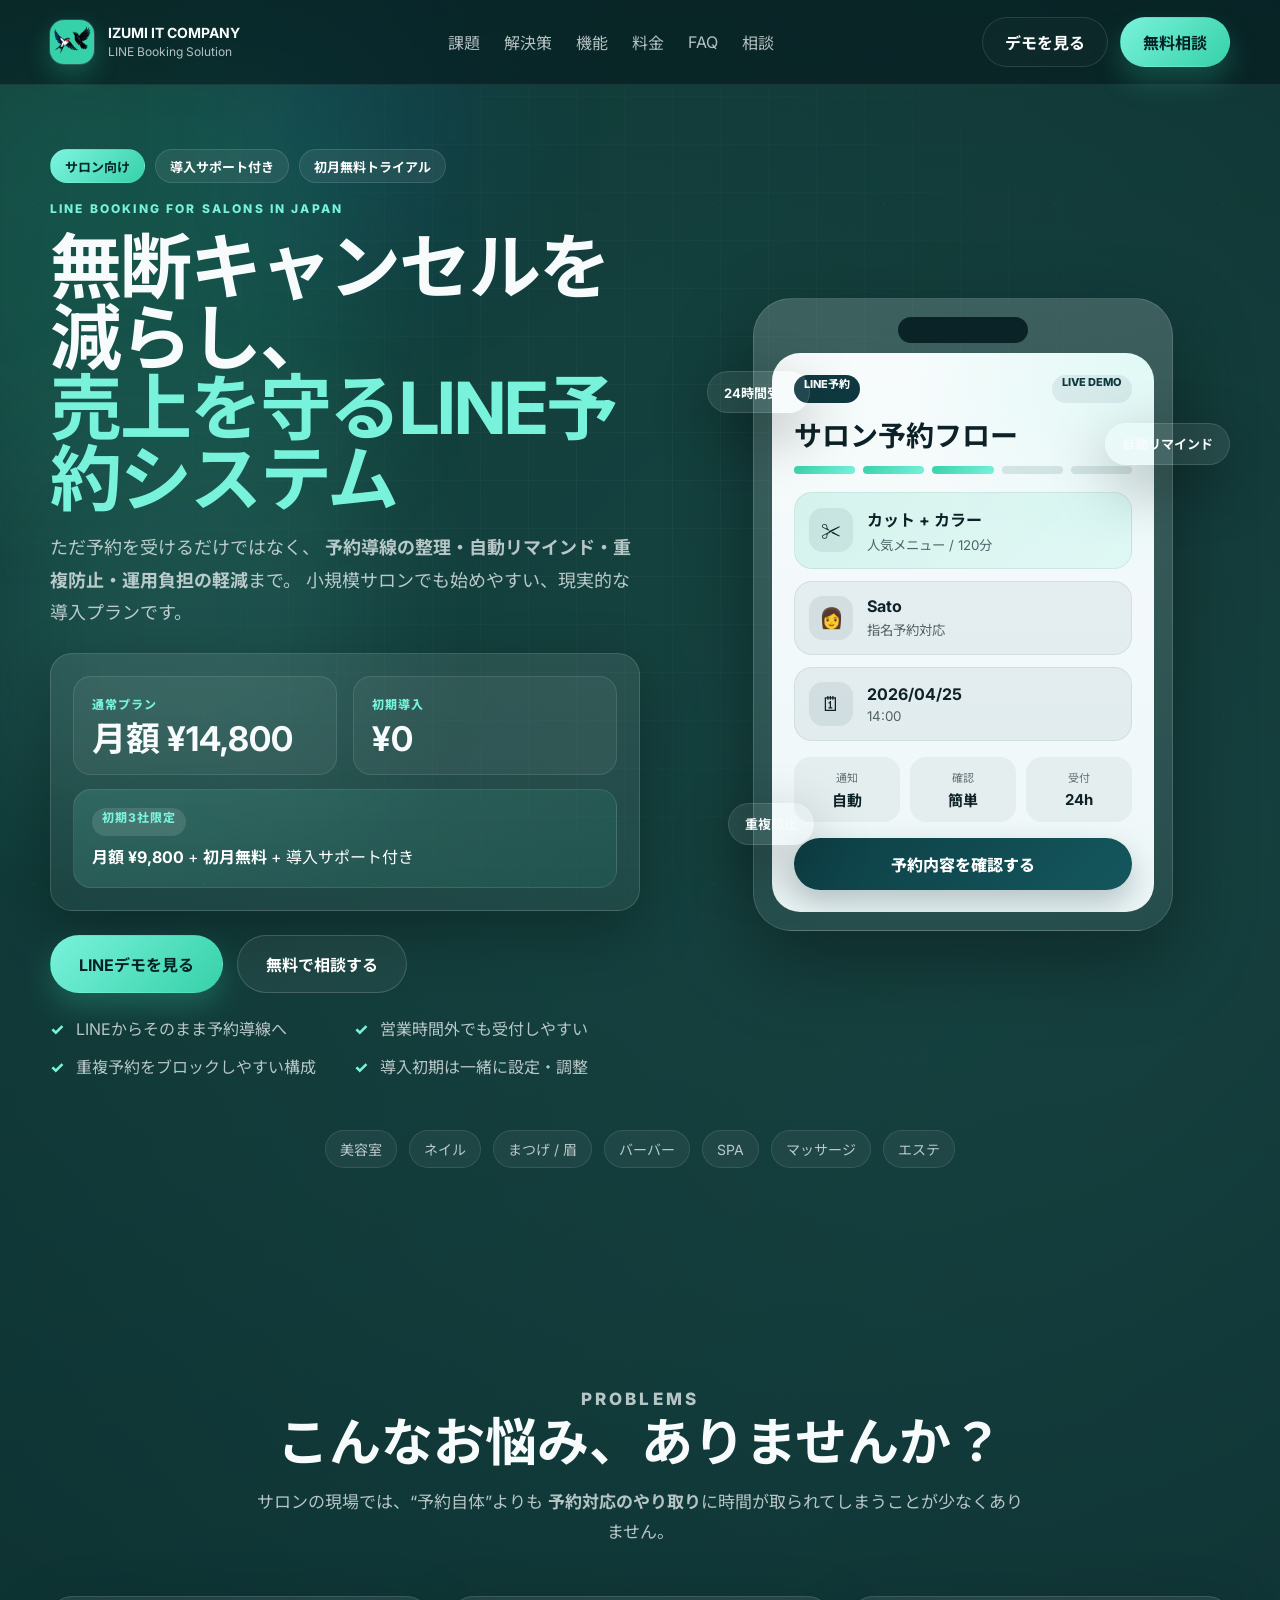
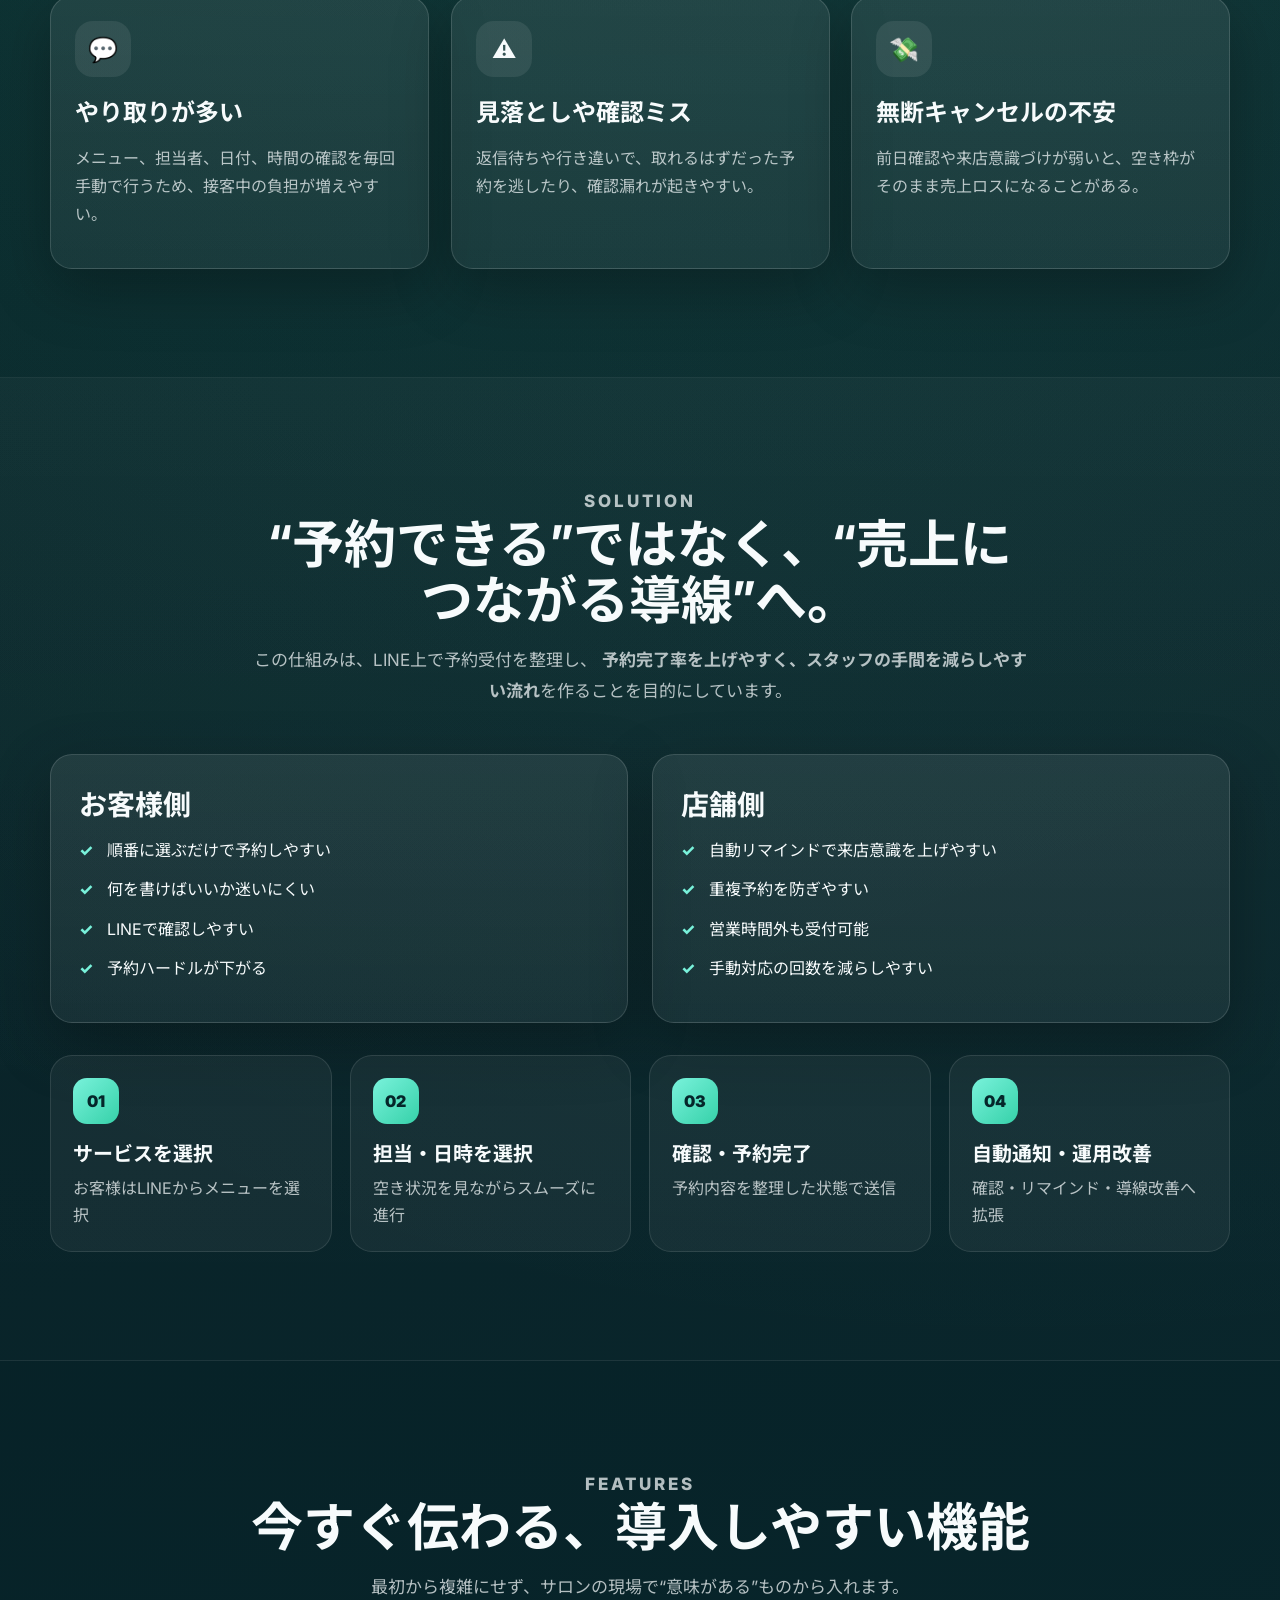
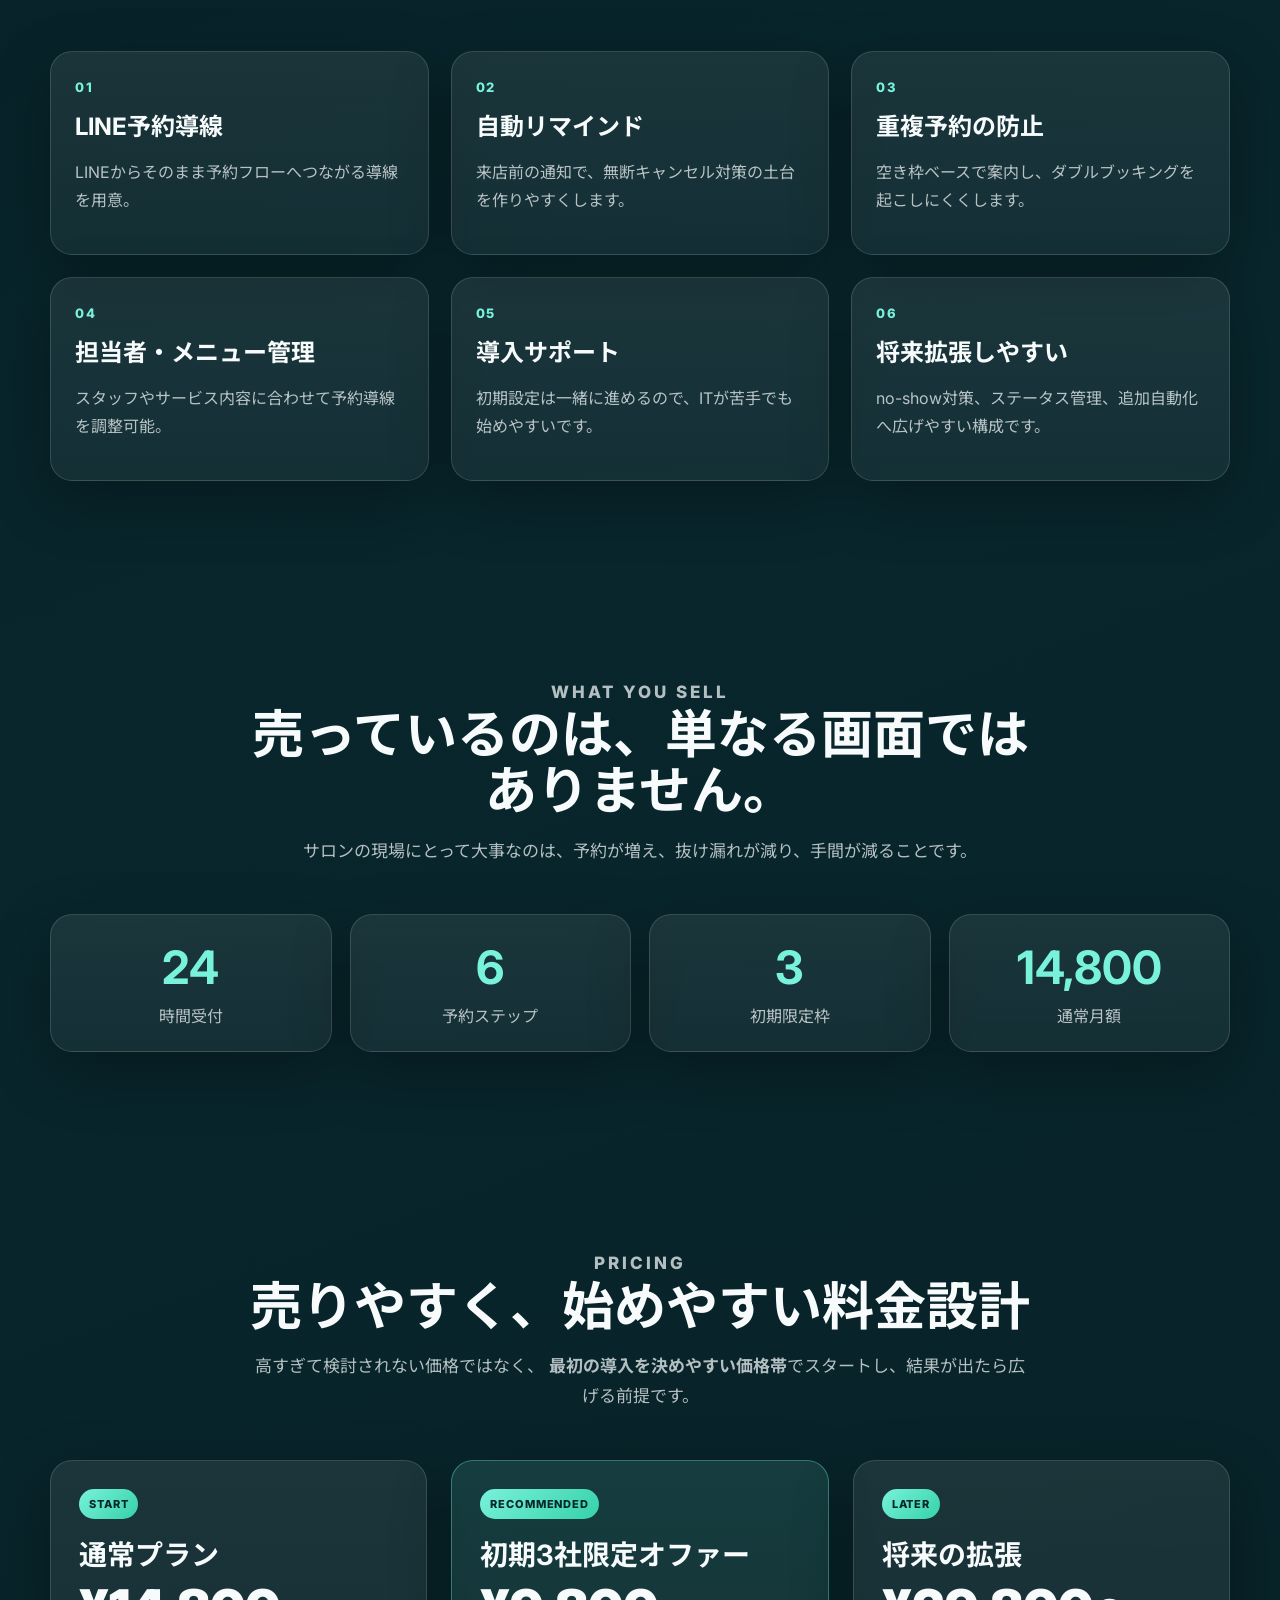
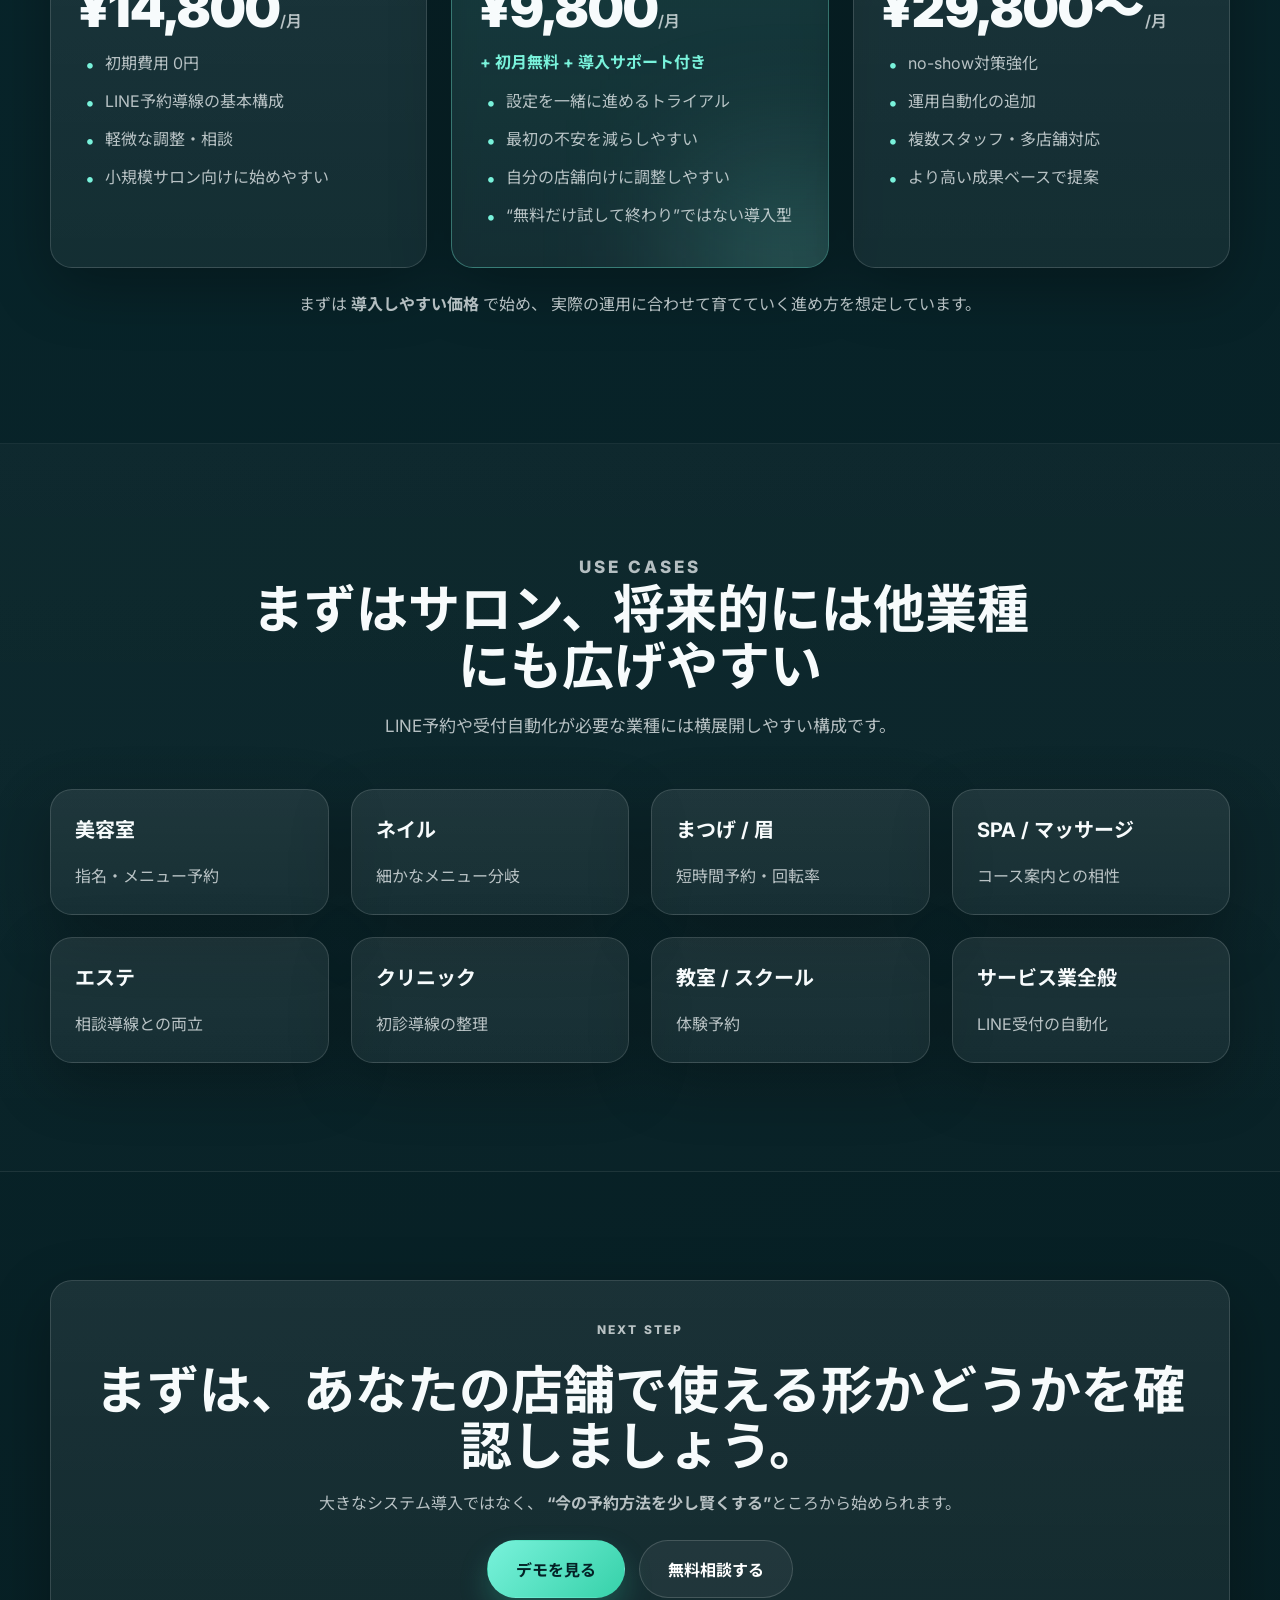
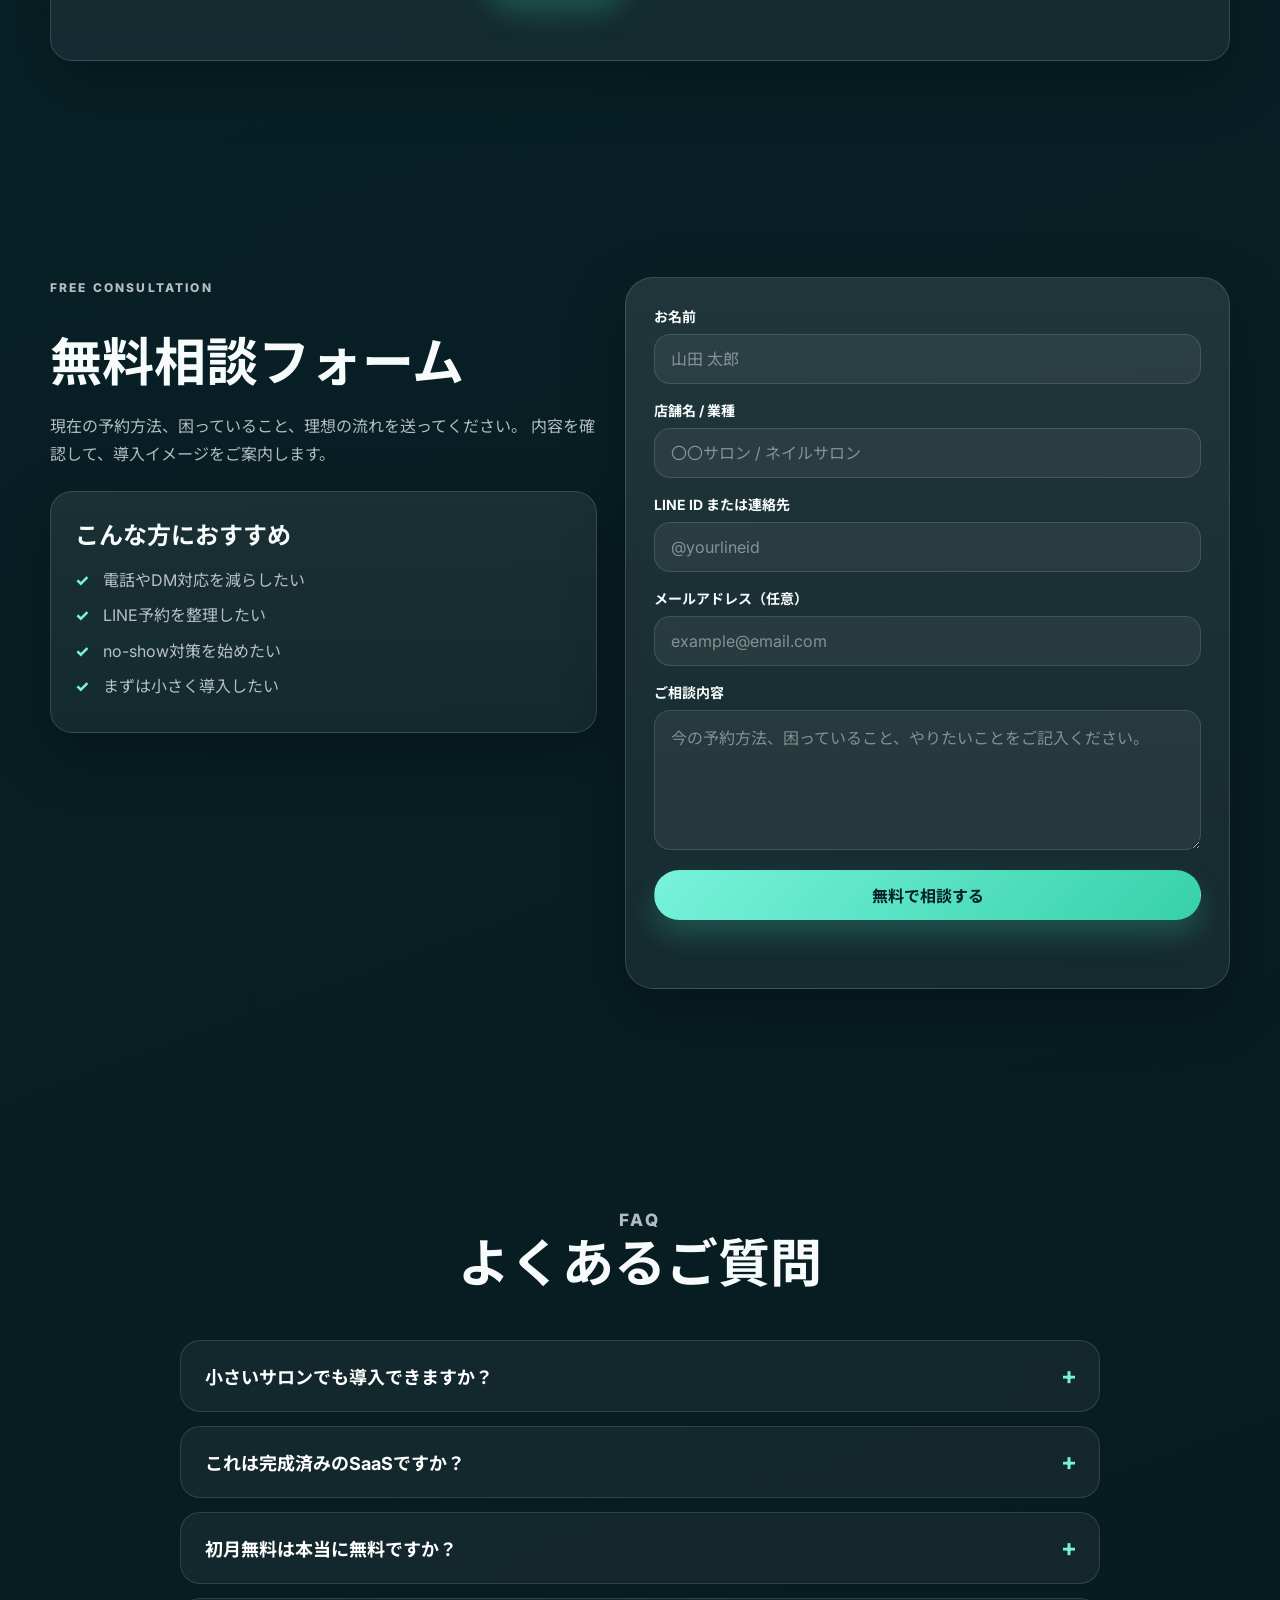
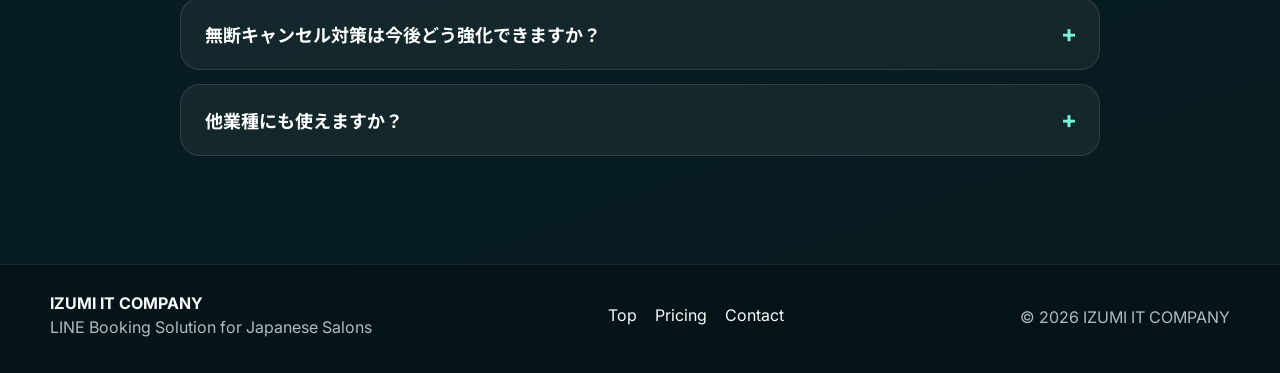
==== commit 69169527: "update web" ====
--- a/line-booking/index.html
+++ b/line-booking/index.html
@@ -4,28 +4,28 @@
   <meta charset="UTF-8" />
   <meta name="viewport" content="width=device-width, initial-scale=1.0" />
 
-  <title>LINE予約自動化システム | サロン向け LINE Booking Solution | IZUMI IT COMPANY</title>
+  <title>無断キャンセル対策に強いLINE予約システム | サロン向け | IZUMI IT COMPANY</title>
   <meta
     name="description"
-    content="サロン向けLINE予約自動化ソリューション。手動のやり取りを減らし、予約導線を整理し、見込み客を逃しにくい受付体験へ。美容室、ネイル、まつげ、SPA、マッサージ、バーバー向け。"
+    content="サロン向けLINE予約システム。無断キャンセル対策、予約導線の整理、自動リマインド、重複防止、導入サポート付き初月無料トライアル。美容室・ネイル・まつげ・SPA・マッサージ向け。"
   />
   <meta
     name="keywords"
-    content="LINE予約, サロン予約, LINE予約システム, 美容室予約, ネイルサロン予約, LINE自動化, サロンDX, LIFF"
+    content="LINE予約, サロン予約システム, 無断キャンセル対策, LINE自動化, 美容室予約, ネイルサロン予約, LIFF, サロンDX"
   />
 
   <meta property="og:type" content="website" />
-  <meta property="og:title" content="LINE予約自動化システム | IZUMI IT COMPANY" />
+  <meta property="og:title" content="無断キャンセル対策に強いLINE予約システム | IZUMI IT COMPANY" />
   <meta
     property="og:description"
-    content="LINEでの予約受付を、もっとわかりやすく、もっと取りこぼしにくく。サロン向け予約導線改善ソリューション。"
+    content="売上を守るLINE予約導線。初月無料トライアル、導入サポート付き。サロン向けに現実的な形で導入できます。"
   />
   <meta property="og:url" content="https://www.izumi-it-company.com/line-booking/" />
 
-  <link rel="shortcut icon" href="https://www.izumi-it-company.com/assets/images/app/favicon.ico" type="image/x-icon">
-  <link rel="icon" type="image/png" sizes="16x16" href="https://www.izumi-it-company.com/assets/images/app/icon-16.png">
-  <link rel="icon" type="image/png" sizes="32x32" href="https://www.izumi-it-company.com/assets/images/app/icon-32.png">
-  <link rel="apple-touch-icon" sizes="180x180" href="https://www.izumi-it-company.com/assets/images/app/apple-touch-icon.png">
+  <link rel="shortcut icon" href="https://www.izumi-it-company.com/assets/images/app/favicon.ico" type="image/x-icon" />
+  <link rel="icon" type="image/png" sizes="16x16" href="https://www.izumi-it-company.com/assets/images/app/icon-16.png" />
+  <link rel="icon" type="image/png" sizes="32x32" href="https://www.izumi-it-company.com/assets/images/app/icon-32.png" />
+  <link rel="apple-touch-icon" sizes="180x180" href="https://www.izumi-it-company.com/assets/images/app/apple-touch-icon.png" />
 
   <link rel="preconnect" href="https://fonts.googleapis.com" />
   <link rel="preconnect" href="https://fonts.gstatic.com" crossorigin />
@@ -33,760 +33,485 @@
     href="https://fonts.googleapis.com/css2?family=Inter:wght@400;500;600;700;800&family=Noto+Sans+JP:wght@400;500;700;800&display=swap"
     rel="stylesheet"
   />
+
   <link rel="stylesheet" href="style.css" />
 </head>
 <body>
-  <div class="site-bg"></div>
-
-  <header class="header site-header">
+  <div class="noise"></div>
+  <div class="bg-orb orb-a"></div>
+  <div class="bg-orb orb-b"></div>
+  <div class="bg-orb orb-c"></div>
+  <div class="grid-lines"></div>
+
+  <header class="site-header">
     <div class="container header-inner">
       <a href="#hero" class="brand">
-        <div class="brand-mark"></div>
-        <div class="brand-text">
+        <span class="brand-mark"></span>
+        <span class="brand-copy">
           <strong>IZUMI IT COMPANY</strong>
-          <span>LINE Booking Solution</span>
-        </div>
+          <small>LINE Booking Solution</small>
+        </span>
       </a>
 
-      <nav class="desktop-nav site-nav">
+      <nav class="desktop-nav">
         <a href="#problems">課題</a>
-        <a href="#benefits">メリット</a>
-        <a href="#flow">流れ</a>
-        <a href="#implementation">導入</a>
+        <a href="#solution">解決策</a>
+        <a href="#features">機能</a>
         <a href="#pricing">料金</a>
-        <a href="#cases">活用例</a>
         <a href="#faq">FAQ</a>
+        <a href="#contact">相談</a>
       </nav>
 
       <div class="header-actions">
-        <a href="#" class="btn btn-primary js-open-demo">デモを見る</a>
-
-        <button
-          class="nav-toggle"
-          aria-label="メニューを開く"
-          aria-expanded="false"
-          type="button"
-        >
-          <span></span>
-          <span></span>
-          <span></span>
+        <a href="#" class="btn btn-ghost js-open-demo">デモを見る</a>
+        <a href="#contact" class="btn btn-primary">無料相談</a>
+        <button class="nav-toggle" type="button" aria-label="メニューを開く" aria-expanded="false">
+          <span></span><span></span><span></span>
         </button>
       </div>
     </div>
 
     <nav class="mobile-nav">
       <a href="#problems">課題</a>
-      <a href="#benefits">メリット</a>
-      <a href="#flow">流れ</a>
-      <a href="#implementation">導入</a>
+      <a href="#solution">解決策</a>
+      <a href="#features">機能</a>
       <a href="#pricing">料金</a>
-      <a href="#cases">活用例</a>
       <a href="#faq">FAQ</a>
-      <a href="#contact" class="js-open-consultation">無料相談</a>
+      <a href="#contact">無料相談</a>
     </nav>
   </header>
 
-  <main id="top">
-    <!-- HERO -->
+  <main>
     <section class="hero section" id="hero">
-      <div class="hero-glow hero-glow-a"></div>
-      <div class="hero-glow hero-glow-b"></div>
-
       <div class="container hero-grid">
-        <div class="hero-copy reveal js-reveal">
-          <span class="section-label">LINE BOOKING FOR JAPANESE SALONS</span>
+        <div class="hero-copy reveal">
+          <div class="hero-badges">
+            <span class="pill pill-green">サロン向け</span>
+            <span class="pill">導入サポート付き</span>
+            <span class="pill">初月無料トライアル</span>
+          </div>
+
+          <p class="section-kicker">LINE BOOKING FOR SALONS IN JAPAN</p>
 
           <h1>
-            LINE予約を、<br />
-            <span>“売上につながる受付導線”へ。</span>
+            無断キャンセルを減らし、<br />
+            <span>売上を守るLINE予約システム</span>
           </h1>
 
           <p class="hero-lead">
-            手動のやり取りを減らし、予約をもっとスムーズに。<br />
-            美容室・ネイル・まつげ・バーバー・SPA・マッサージ向けに、
-            <strong>LINEからの予約受付を整理し、取りこぼしにくい導線</strong>を作ります。
+            ただ予約を受けるだけではなく、
+            <strong>予約導線の整理・自動リマインド・重複防止・運用負担の軽減</strong>まで。
+            小規模サロンでも始めやすい、現実的な導入プランです。
           </p>
 
+          <div class="hero-price-box">
+            <div class="hero-price-main">
+              <div>
+                <span class="label">通常プラン</span>
+                <strong>月額 ¥14,800</strong>
+              </div>
+              <div>
+                <span class="label">初期導入</span>
+                <strong>¥0</strong>
+              </div>
+            </div>
+
+            <div class="hero-offer">
+              <span class="offer-badge">初期3社限定</span>
+              <p><strong>月額 ¥9,800</strong> + <strong>初月無料</strong> + 導入サポート付き</p>
+            </div>
+          </div>
+
           <div class="hero-actions">
-            <a href="#" class="btn btn-primary js-open-demo">LINEデモを見る</a>
-            <a href="#contact" class="btn btn-secondary js-open-consultation">無料で相談する</a>
+            <a href="#" class="btn btn-primary btn-lg js-open-demo">LINEデモを見る</a>
+            <a href="#contact" class="btn btn-secondary btn-lg">無料で相談する</a>
           </div>
 
           <ul class="hero-points">
-            <li>手動の確認メッセージを減らしやすい</li>
-            <li>お客様が迷いにくい予約導線を設計</li>
-            <li>営業時間外の受付にも強い導線を構築</li>
-            <li>単店舗から複数スタッフ運用まで相談可能</li>
+            <li>LINEからそのまま予約導線へ</li>
+            <li>営業時間外でも受付しやすい</li>
+            <li>重複予約をブロックしやすい構成</li>
+            <li>導入初期は一緒に設定・調整</li>
           </ul>
-
-          <div class="hero-proof">
-            <div class="proof-pill">
-              <span class="proof-dot"></span>
-              動くデモあり
-            </div>
-            <div class="proof-pill">サロン向け特化</div>
-            <div class="proof-pill">店舗ごとに調整可能</div>
-            <div class="proof-pill">導入相談対応</div>
-          </div>
-        </div>
-
-        <div class="hero-visual reveal js-reveal">
-          <div class="floating-badge badge-top">
-            <span>LINE予約</span>
-            <strong>迷わない受付導線</strong>
-          </div>
-
-          <div class="floating-badge badge-right">
-            <span>運用改善</span>
-            <strong>返信負担を軽減</strong>
-          </div>
-
-          <div class="phone-mockup premium-phone js-tilt-card">
-            <div class="phone-top"></div>
+        </div>
+
+        <div class="hero-visual reveal">
+          <div class="floating-tag tag-a">24時間受付</div>
+          <div class="floating-tag tag-b">自動リマインド</div>
+          <div class="floating-tag tag-c">重複防止</div>
+
+          <div class="phone-mockup tilt-card">
+            <div class="phone-notch"></div>
             <div class="phone-screen">
-              <div class="mini-app-card">
-                <div class="mini-app-top">
-                  <div class="mini-app-badge">LINE Demo</div>
-                  <div class="mini-app-status">予約フロー</div>
+              <div class="app-header">
+                <span class="app-badge">LINE予約</span>
+                <span class="app-status">LIVE DEMO</span>
+              </div>
+
+              <h3>サロン予約フロー</h3>
+
+              <div class="step-line">
+                <span class="active"></span>
+                <span class="active"></span>
+                <span class="active"></span>
+                <span></span>
+                <span></span>
+              </div>
+
+              <div class="app-card app-card-primary">
+                <div class="icon-chip">✂️</div>
+                <div>
+                  <strong>カット + カラー</strong>
+                  <small>人気メニュー / 120分</small>
                 </div>
-
-                <h3>サロン予約デモ</h3>
-
-                <div class="flow-steps">
-                  <span>サービス</span>
-                  <span>スタッフ</span>
-                  <span>日付</span>
-                  <span>時間</span>
+              </div>
+
+              <div class="app-card">
+                <div class="icon-chip">👩</div>
+                <div>
+                  <strong>Sato</strong>
+                  <small>指名予約対応</small>
+                </div>
+              </div>
+
+              <div class="app-card">
+                <div class="icon-chip">🗓</div>
+                <div>
+                  <strong>2026/04/25</strong>
+                  <small>14:00</small>
+                </div>
+              </div>
+
+              <div class="mini-stats">
+                <div>
+                  <span>通知</span>
+                  <strong>自動</strong>
+                </div>
+                <div>
                   <span>確認</span>
-                  <span>完了</span>
+                  <strong>簡単</strong>
                 </div>
-
-                <div class="option-stack">
-                  <div class="option-card active">
-                    <div class="option-icon">
-                      <svg viewBox="0 0 24 24" fill="none" stroke="currentColor" stroke-width="1.8">
-                        <path d="M4 20l7-7"></path>
-                        <path d="M14 4l6 6"></path>
-                        <path d="M13 5l6 6"></path>
-                        <path d="M3 21l5-1 11-11-4-4L4 16l-1 5z"></path>
-                      </svg>
-                    </div>
-                    <div>
-                      <strong>カット + カラー</strong>
-                      <span>人気メニュー</span>
-                    </div>
-                  </div>
-
-                  <div class="option-card">
-                    <div class="option-icon">
-                      <svg viewBox="0 0 24 24" fill="none" stroke="currentColor" stroke-width="1.8">
-                        <path d="M12 3v18"></path>
-                        <path d="M5 8c0-2 2.2-3 4-3h6c1.8 0 4 1 4 3s-2.2 3-4 3H9C7.2 11 5 12 5 14s2.2 3 4 3h6c1.8 0 4-1 4-3"></path>
-                      </svg>
-                    </div>
-                    <div>
-                      <strong>ネイルケア</strong>
-                      <span>短時間メニュー</span>
-                    </div>
-                  </div>
+                <div>
+                  <span>受付</span>
+                  <strong>24h</strong>
                 </div>
-
-                <div class="phone-panel">
-                  <div class="phone-row">
-                    <strong>担当: Sato</strong>
-                    <span>指名可</span>
-                  </div>
-                  <div class="phone-row">
-                    <strong>2026/04/03</strong>
-                    <span>14:00</span>
-                  </div>
-                  <div class="phone-row">
-                    <strong>月額目安</strong>
-                    <span>9,800円〜</span>
-                  </div>
-                </div>
-
-                <button class="phone-cta" type="button">予約内容を確認する</button>
-              </div>
-            </div>
-          </div>
-        </div>
-      </div>
-    </section>
-
-    <!-- TRUST -->
-    <section class="trust-strip">
-      <div class="container trust-strip-inner reveal js-reveal">
+              </div>
+
+              <button class="phone-button" type="button">予約内容を確認する</button>
+            </div>
+          </div>
+        </div>
+      </div>
+
+      <div class="container trust-bar reveal">
         <span>美容室</span>
-        <span>ネイルサロン</span>
-        <span>まつげ / 眉サロン</span>
+        <span>ネイル</span>
+        <span>まつげ / 眉</span>
         <span>バーバー</span>
         <span>SPA</span>
         <span>マッサージ</span>
-        <span>エステ / 脱毛</span>
-        <span>小規模チェーン</span>
-      </div>
-    </section>
-
-    <!-- PROBLEMS -->
+        <span>エステ</span>
+      </div>
+    </section>
+
     <section class="section" id="problems">
       <div class="container">
-        <div class="section-head reveal js-reveal">
-          <span class="section-label">PROBLEMS</span>
-          <h2>LINE予約は便利。でも、手動運用のままだと機会損失が起きやすくなります。</h2>
+        <div class="section-head reveal">
+          <p class="section-kicker">PROBLEMS</p>
+          <h2>こんなお悩み、ありませんか？</h2>
           <p>
-            予約がメッセージ中心だと、毎回の確認、返信待ち、見落とし、確認ミスが起きやすくなります。
-            とくに忙しい時間帯や営業時間外では、<strong>本来取れたはずの予約</strong>を逃すことがあります。
+            サロンの現場では、“予約自体”よりも
+            <strong>予約対応のやり取り</strong>に時間が取られてしまうことが少なくありません。
           </p>
         </div>
 
-        <div class="problem-grid js-stagger">
-          <article class="card feature-card problem-card js-stagger-item js-tilt-card">
-            <div class="feature-icon">
-              <svg viewBox="0 0 24 24" fill="none" stroke="currentColor" stroke-width="1.8">
-                <path d="M21 15a2 2 0 0 1-2 2H7l-4 4V5a2 2 0 0 1 2-2h14a2 2 0 0 1 2 2z"></path>
-              </svg>
-            </div>
-            <h3>同じ確認が何度も発生</h3>
-            <p>メニュー、担当者、日時、空き状況のやり取りが毎回発生し、スタッフの時間を使います。</p>
-          </article>
-
-          <article class="card feature-card problem-card js-stagger-item js-tilt-card">
-            <div class="feature-icon">
-              <svg viewBox="0 0 24 24" fill="none" stroke="currentColor" stroke-width="1.8">
-                <rect x="3" y="4" width="18" height="18" rx="2"></rect>
-                <path d="M16 2v4"></path>
-                <path d="M8 2v4"></path>
-                <path d="M3 10h18"></path>
-              </svg>
-            </div>
-            <h3>確認ミスや行き違いが起きやすい</h3>
-            <p>やり取りが長くなるほど、日時やメニューの誤認、見落とし、確認漏れにつながります。</p>
-          </article>
-
-          <article class="card feature-card problem-card js-stagger-item js-tilt-card">
-            <div class="feature-icon">
-              <svg viewBox="0 0 24 24" fill="none" stroke="currentColor" stroke-width="1.8">
-                <path d="M12 20V10"></path>
-                <path d="M18 20V4"></path>
-                <path d="M6 20v-6"></path>
-              </svg>
-            </div>
-            <h3>返信待ちの間に予約を逃す</h3>
-            <p>返信が遅れると、お客様は他店へ流れる可能性があります。導線の整理は機会損失対策にもなります。</p>
-          </article>
-        </div>
-      </div>
-    </section>
-
-    <!-- BENEFITS -->
-    <section class="section selling-section" id="benefits">
-      <div class="container">
-        <div class="section-head reveal js-reveal">
-          <span class="section-label">BENEFITS</span>
-          <h2>この仕組みが目指すのは、ただの“予約画面”ではありません。</h2>
+        <div class="cards-grid cards-3">
+          <article class="glass-card reveal tilt-card">
+            <div class="card-icon">💬</div>
+            <h3>やり取りが多い</h3>
+            <p>メニュー、担当者、日付、時間の確認を毎回手動で行うため、接客中の負担が増えやすい。</p>
+          </article>
+
+          <article class="glass-card reveal tilt-card">
+            <div class="card-icon">⚠️</div>
+            <h3>見落としや確認ミス</h3>
+            <p>返信待ちや行き違いで、取れるはずだった予約を逃したり、確認漏れが起きやすい。</p>
+          </article>
+
+          <article class="glass-card reveal tilt-card">
+            <div class="card-icon">💸</div>
+            <h3>無断キャンセルの不安</h3>
+            <p>前日確認や来店意識づけが弱いと、空き枠がそのまま売上ロスになることがある。</p>
+          </article>
+        </div>
+      </div>
+    </section>
+
+    <section class="section section-dark" id="solution">
+      <div class="container">
+        <div class="section-head reveal">
+          <p class="section-kicker">SOLUTION</p>
+          <h2>“予約できる”ではなく、“売上につながる導線”へ。</h2>
           <p>
-            目的は、LINEからの予約をもっと取りやすくし、店舗側の負担を減らし、
-            お客様にとっても使いやすい受付体験を作ることです。
+            この仕組みは、LINE上で予約受付を整理し、
+            <strong>予約完了率を上げやすく、スタッフの手間を減らしやすい流れ</strong>を作ることを目的にしています。
           </p>
         </div>
 
-        <div class="benefits-grid js-stagger">
-          <article class="card benefit-card js-stagger-item">
-            <h3>予約までが速くなる</h3>
-            <p>お客様は順番に選ぶだけ。何を送ればいいか迷いにくく、予約まで進みやすくなります。</p>
-          </article>
-
-          <article class="card benefit-card js-stagger-item">
-            <h3>返信負担を減らしやすい</h3>
-            <p>基本情報を先に整理できるので、スタッフが毎回ゼロから確認する負担を減らせます。</p>
-          </article>
-
-          <article class="card benefit-card js-stagger-item">
-            <h3>営業時間外も受付しやすい</h3>
-            <p>夜間や接客中でも入口を整えておくことで、見込み客を逃しにくくなります。</p>
-          </article>
-
-          <article class="card benefit-card js-stagger-item">
-            <h3>店舗の印象が整う</h3>
-            <p>“LINEで予約できる”だけでなく、“わかりやすく予約できる”ことが信頼感につながります。</p>
-          </article>
-
-          <article class="card benefit-card js-stagger-item">
-            <h3>今の運用に寄せやすい</h3>
-            <p>いきなり大きな仕組み変更ではなく、今の受付導線を整理しながら始めやすい形です。</p>
-          </article>
-
-          <article class="card benefit-card js-stagger-item">
-            <h3>将来の自動化にもつながる</h3>
-            <p>まずは予約導線を整え、その先に自動返信、確認通知、管理画面強化などへ広げやすくなります。</p>
-          </article>
-        </div>
-      </div>
-    </section>
-
-    <!-- FLOW -->
-    <section class="section section-dark" id="flow">
-      <div class="container">
-        <div class="section-head reveal js-reveal">
-          <span class="section-label">BOOKING FLOW</span>
-          <h2>お客様は、スマホで順番に選ぶだけ。</h2>
+        <div class="split-grid">
+          <div class="glass-panel reveal">
+            <h3>お客様側</h3>
+            <ul class="check-list">
+              <li>順番に選ぶだけで予約しやすい</li>
+              <li>何を書けばいいか迷いにくい</li>
+              <li>LINEで確認しやすい</li>
+              <li>予約ハードルが下がる</li>
+            </ul>
+          </div>
+
+          <div class="glass-panel reveal">
+            <h3>店舗側</h3>
+            <ul class="check-list">
+              <li>自動リマインドで来店意識を上げやすい</li>
+              <li>重複予約を防ぎやすい</li>
+              <li>営業時間外も受付可能</li>
+              <li>手動対応の回数を減らしやすい</li>
+            </ul>
+          </div>
+        </div>
+
+        <div class="timeline reveal">
+          <div class="timeline-item">
+            <span>01</span>
+            <div>
+              <h3>サービスを選択</h3>
+              <p>お客様はLINEからメニューを選択</p>
+            </div>
+          </div>
+          <div class="timeline-item">
+            <span>02</span>
+            <div>
+              <h3>担当・日時を選択</h3>
+              <p>空き状況を見ながらスムーズに進行</p>
+            </div>
+          </div>
+          <div class="timeline-item">
+            <span>03</span>
+            <div>
+              <h3>確認・予約完了</h3>
+              <p>予約内容を整理した状態で送信</p>
+            </div>
+          </div>
+          <div class="timeline-item">
+            <span>04</span>
+            <div>
+              <h3>自動通知・運用改善</h3>
+              <p>確認・リマインド・導線改善へ拡張</p>
+            </div>
+          </div>
+        </div>
+      </div>
+    </section>
+
+    <section class="section" id="features">
+      <div class="container">
+        <div class="section-head reveal">
+          <p class="section-kicker">FEATURES</p>
+          <h2>今すぐ伝わる、導入しやすい機能</h2>
+          <p>最初から複雑にせず、サロンの現場で“意味がある”ものから入れます。</p>
+        </div>
+
+        <div class="cards-grid cards-3">
+          <article class="feature-card reveal">
+            <span class="feature-no">01</span>
+            <h3>LINE予約導線</h3>
+            <p>LINEからそのまま予約フローへつながる導線を用意。</p>
+          </article>
+
+          <article class="feature-card reveal">
+            <span class="feature-no">02</span>
+            <h3>自動リマインド</h3>
+            <p>来店前の通知で、無断キャンセル対策の土台を作りやすくします。</p>
+          </article>
+
+          <article class="feature-card reveal">
+            <span class="feature-no">03</span>
+            <h3>重複予約の防止</h3>
+            <p>空き枠ベースで案内し、ダブルブッキングを起こしにくくします。</p>
+          </article>
+
+          <article class="feature-card reveal">
+            <span class="feature-no">04</span>
+            <h3>担当者・メニュー管理</h3>
+            <p>スタッフやサービス内容に合わせて予約導線を調整可能。</p>
+          </article>
+
+          <article class="feature-card reveal">
+            <span class="feature-no">05</span>
+            <h3>導入サポート</h3>
+            <p>初期設定は一緒に進めるので、ITが苦手でも始めやすいです。</p>
+          </article>
+
+          <article class="feature-card reveal">
+            <span class="feature-no">06</span>
+            <h3>将来拡張しやすい</h3>
+            <p>no-show対策、ステータス管理、追加自動化へ広げやすい構成です。</p>
+          </article>
+        </div>
+      </div>
+    </section>
+
+    <section class="section metrics-section">
+      <div class="container">
+        <div class="section-head reveal">
+          <p class="section-kicker">WHAT YOU SELL</p>
+          <h2>売っているのは、単なる画面ではありません。</h2>
+          <p>サロンの現場にとって大事なのは、予約が増え、抜け漏れが減り、手間が減ることです。</p>
+        </div>
+
+        <div class="stats-grid reveal">
+          <div class="stat-card">
+            <strong class="js-counter" data-target="24">0</strong>
+            <span>時間受付</span>
+          </div>
+          <div class="stat-card">
+            <strong class="js-counter" data-target="6">0</strong>
+            <span>予約ステップ</span>
+          </div>
+          <div class="stat-card">
+            <strong class="js-counter" data-target="3">0</strong>
+            <span>初期限定枠</span>
+          </div>
+          <div class="stat-card">
+            <strong class="js-counter" data-target="14800">0</strong>
+            <span>通常月額</span>
+          </div>
+        </div>
+      </div>
+    </section>
+
+    <section class="section pricing-section" id="pricing">
+      <div class="container">
+        <div class="section-head reveal">
+          <p class="section-kicker">PRICING</p>
+          <h2>売りやすく、始めやすい料金設計</h2>
           <p>
-            予約の流れをシンプルにすることで、
-            “何を送ればいいかわからない”を減らし、完了まで進みやすくします。
+            高すぎて検討されない価格ではなく、
+            <strong>最初の導入を決めやすい価格帯</strong>でスタートし、結果が出たら広げる前提です。
           </p>
         </div>
 
-        <div class="flow-grid js-stagger">
-          <article class="flow-step js-stagger-item">
-            <span class="flow-number">01</span>
-            <h3>サービスを選ぶ</h3>
-            <p>メニューを選択</p>
-          </article>
-
-          <article class="flow-step js-stagger-item">
-            <span class="flow-number">02</span>
-            <h3>スタッフを選ぶ</h3>
-            <p>担当者や指名を選択</p>
-          </article>
-
-          <article class="flow-step js-stagger-item">
-            <span class="flow-number">03</span>
-            <h3>日付を選ぶ</h3>
-            <p>来店希望日を選択</p>
-          </article>
-
-          <article class="flow-step js-stagger-item">
-            <span class="flow-number">04</span>
-            <h3>時間を選ぶ</h3>
-            <p>空き枠から選択</p>
-          </article>
-
-          <article class="flow-step js-stagger-item">
-            <span class="flow-number">05</span>
-            <h3>内容を確認</h3>
-            <p>予約情報を最終確認</p>
-          </article>
-
-          <article class="flow-step js-stagger-item">
-            <span class="flow-number">06</span>
-            <h3>送信・完了</h3>
-            <p>そのまま送信して予約完了へ</p>
-          </article>
-        </div>
-      </div>
-    </section>
-
-    <!-- SEGMENTS -->
-    <section class="section" id="segments">
-      <div class="container">
-        <div class="section-head reveal js-reveal">
-          <span class="section-label">FOR WHO</span>
-          <h2>予約導線が大事な業種にフィットします。</h2>
+        <div class="pricing-grid">
+          <article class="pricing-card reveal">
+            <span class="pricing-chip">START</span>
+            <h3>通常プラン</h3>
+            <div class="pricing-price">¥14,800<span>/月</span></div>
+            <ul class="pricing-list">
+              <li>初期費用 0円</li>
+              <li>LINE予約導線の基本構成</li>
+              <li>軽微な調整・相談</li>
+              <li>小規模サロン向けに始めやすい</li>
+            </ul>
+          </article>
+
+          <article class="pricing-card pricing-card-featured reveal">
+            <div class="featured-glow"></div>
+            <span class="pricing-chip">RECOMMENDED</span>
+            <h3>初期3社限定オファー</h3>
+            <div class="pricing-price">¥9,800<span>/月</span></div>
+            <p class="pricing-sub">+ 初月無料 + 導入サポート付き</p>
+            <ul class="pricing-list">
+              <li>設定を一緒に進めるトライアル</li>
+              <li>最初の不安を減らしやすい</li>
+              <li>自分の店舗向けに調整しやすい</li>
+              <li>“無料だけ試して終わり”ではない導入型</li>
+            </ul>
+          </article>
+
+          <article class="pricing-card reveal">
+            <span class="pricing-chip">LATER</span>
+            <h3>将来の拡張</h3>
+            <div class="pricing-price">¥29,800〜<span>/月</span></div>
+            <ul class="pricing-list">
+              <li>no-show対策強化</li>
+              <li>運用自動化の追加</li>
+              <li>複数スタッフ・多店舗対応</li>
+              <li>より高い成果ベースで提案</li>
+            </ul>
+          </article>
+        </div>
+
+        <div class="pricing-note reveal">
           <p>
-            LINEでの問い合わせや予約受付が多い業種ほど、
-            導線を整えるメリットが出やすいです。
+            まずは <strong>導入しやすい価格</strong> で始め、
+            実際の運用に合わせて育てていく進め方を想定しています。
           </p>
         </div>
-
-        <div class="segment-filters reveal js-reveal">
-          <button class="filter-btn js-filter-btn is-active" type="button" data-filter="all">すべて</button>
-          <button class="filter-btn js-filter-btn" type="button" data-filter="beauty">美容</button>
-          <button class="filter-btn js-filter-btn" type="button" data-filter="care">ケア</button>
-          <button class="filter-btn js-filter-btn" type="button" data-filter="clinic">施術</button>
-          <button class="filter-btn js-filter-btn" type="button" data-filter="multi">多店舗</button>
-        </div>
-
-        <div class="segments-grid js-stagger">
-          <article class="card segment-card js-filter-card js-stagger-item" data-category="beauty">
-            <h3>美容室</h3>
-            <p>カット、カラー、指名予約などの流れを整理しやすいです。</p>
-          </article>
-          <article class="card segment-card js-filter-card js-stagger-item" data-category="beauty">
-            <h3>ネイルサロン</h3>
-            <p>メニュー選択と日時選択をスムーズにつなげやすい構成です。</p>
-          </article>
-          <article class="card segment-card js-filter-card js-stagger-item" data-category="beauty">
-            <h3>まつげ / 眉サロン</h3>
-            <p>施術内容ごとの分岐や確認項目をわかりやすく整理できます。</p>
-          </article>
-          <article class="card segment-card js-filter-card js-stagger-item" data-category="care">
-            <h3>マッサージ</h3>
-            <p>コース選択や所要時間の案内と相性が良いです。</p>
-          </article>
-          <article class="card segment-card js-filter-card js-stagger-item" data-category="care">
-            <h3>SPAサロン</h3>
-            <p>高単価サービスでも上品な導線で予約体験を整えやすいです。</p>
-          </article>
-          <article class="card segment-card js-filter-card js-stagger-item" data-category="beauty">
-            <h3>バーバー</h3>
-            <p>シンプルなメニューでも、予約の流れを見やすく整理できます。</p>
-          </article>
-          <article class="card segment-card js-filter-card js-stagger-item" data-category="clinic">
-            <h3>脱毛 / エステ</h3>
-            <p>確認項目が多いサービスでも、順番に案内しやすい形にできます。</p>
-          </article>
-          <article class="card segment-card js-filter-card js-stagger-item" data-category="clinic">
-            <h3>タトゥースタジオ</h3>
-            <p>相談導線と予約導線を分けて見せる設計も可能です。</p>
-          </article>
-          <article class="card segment-card js-filter-card js-stagger-item" data-category="clinic">
-            <h3>コスメ / 美容施術</h3>
-            <p>導入前の相談が必要なサービスでも入口設計を整えられます。</p>
-          </article>
-          <article class="card segment-card js-filter-card js-stagger-item" data-category="multi">
-            <h3>小規模チェーン</h3>
-            <p>店舗ごとの受付ルール整理やスタッフ別対応を考えやすくなります。</p>
-          </article>
-          <article class="card segment-card js-filter-card js-stagger-item" data-category="multi">
-            <h3>フランチャイズ</h3>
-            <p>複数拠点に広げる前提の相談もしやすい設計です。</p>
-          </article>
-          <article class="card segment-card js-filter-card js-stagger-item" data-category="beauty care">
-            <h3>その他予約制サービス</h3>
-            <p>LINE受付が中心の業種であれば、応用しやすい構成です。</p>
-          </article>
-        </div>
-      </div>
-    </section>
-
-    <!-- IMPLEMENTATION -->
-    <section class="section process-section" id="implementation">
-      <div class="container">
-        <div class="section-head reveal js-reveal">
-          <span class="section-label">IMPLEMENTATION</span>
-          <h2>導入は、いきなり大がかりにしません。</h2>
-          <p>
-            まずは今の受付方法を整理し、必要な範囲から始めます。
-            “全部を変える”のではなく、<strong>予約導線の改善から始める</strong>のが現実的です。
-          </p>
-        </div>
-
-        <div class="process-grid js-stagger">
-          <article class="card process-card js-stagger-item">
-            <span class="case-tag">STEP 01</span>
-            <h3>ヒアリング</h3>
-            <p>現在の予約方法、メニュー数、スタッフ数、困りごとを整理します。</p>
-          </article>
-
-          <article class="card process-card js-stagger-item">
-            <span class="case-tag">STEP 02</span>
-            <h3>デモ確認</h3>
-            <p>実際の動きを見ながら、あなたの店舗に合う方向性を確認します。</p>
-          </article>
-
-          <article class="card process-card js-stagger-item">
-            <span class="case-tag">STEP 03</span>
-            <h3>初期設計</h3>
-            <p>サービス、スタッフ、時間枠、案内文などを店舗に合わせて整理します。</p>
-          </article>
-
-          <article class="card process-card js-stagger-item">
-            <span class="case-tag">STEP 04</span>
-            <h3>スタート</h3>
-            <p>まずは必要最小限から開始し、反応を見ながら改善していきます。</p>
-          </article>
-        </div>
-      </div>
-    </section>
-
-    <!-- PRICING -->
-<section class="section pricing-section" id="pricing">
-  <div class="container">
-    <div class="section-head reveal js-reveal">
-      <span class="section-label">PRICE / PLAN</span>
-      <h2>始めやすい形で導入し、必要に応じて調整できます。</h2>
-      <p>
-        完成済みの一律SaaSではなく、
-        サロン様の運用に合わせて導入内容をご提案する形です。<br />
-        まずは無理なく始められる価格帯でご案内しています。
-      </p>
-    </div>
-
-    <div class="pricing-soft-card card reveal js-reveal">
-      <div class="pricing-soft-head">
-        <span class="pricing-badge">Starter Price</span>
-        <h3>導入しやすいスタート価格</h3>
-      </div>
-
-      <div class="pricing-soft-grid">
-        <div class="pricing-soft-item">
-          <span class="pricing-soft-label">初期費用</span>
-          <strong class="pricing-soft-value">3万円〜</strong>
-          <p>初期設定・基本導線の整理・導入準備を含みます</p>
-        </div>
-
-        <div class="pricing-soft-item">
-          <span class="pricing-soft-label">月額</span>
-          <strong class="pricing-soft-value">9,800円〜</strong>
-          <p>運用サポート・軽微修正・更新対応を含みます</p>
-        </div>
-      </div>
-
-      <div class="pricing-soft-note">
-        ※店舗規模・内容によりご提案いたします
-      </div>
-
-      <div class="pricing-soft-actions">
-        <a href="#contact" class="btn btn-primary js-open-consultation">無料で相談する</a>
-        <a href="#" class="btn btn-secondary js-open-demo">デモを見る</a>
-      </div>
-    </div>
-
-    <div class="pricing-grid js-stagger pricing-subgrid">
-      <article class="card pricing-card js-stagger-item">
-        <div class="pricing-top">
-          <span class="pricing-badge">For Small Salon</span>
-          <h3>シンプル導入</h3>
-        </div>
-        <p class="pricing-lead">まずは予約導線を整えたい単店舗・小規模サロン向け</p>
-        <ul class="pricing-list">
-          <li>予約導線の基本設計</li>
-          <li>サービス / スタッフ / 時間枠の整理</li>
-          <li>無理のない範囲でスタート</li>
-        </ul>
-      </article>
-
-      <article class="card pricing-card pricing-card-featured js-stagger-item">
-        <div class="pricing-top">
-          <span class="pricing-badge">Recommended</span>
-          <h3>標準的なご提案</h3>
-        </div>
-        <p class="pricing-lead">現在の運用を見ながら、必要な内容を一緒に整理する形です</p>
-        <ul class="pricing-list">
-          <li>デモ確認</li>
-          <li>ヒアリング</li>
-          <li>店舗に合わせた初期提案</li>
-        </ul>
-      </article>
-
-      <article class="card pricing-card js-stagger-item">
-        <div class="pricing-top">
-          <span class="pricing-badge">Custom</span>
-          <h3>カスタム対応</h3>
-        </div>
-        <p class="pricing-lead">複数スタッフ・多店舗・複雑な運用に合わせた相談向け</p>
-        <ul class="pricing-list">
-          <li>複数運用パターンの検討</li>
-          <li>導線や管理方法の調整</li>
-          <li>将来拡張を見据えた設計</li>
-        </ul>
-      </article>
-    </div>
-  </div>
-</section>
-
-    <!-- CASES -->
-    <section class="section cases-section" id="cases">
-      <div class="container">
-        <div class="section-head reveal js-reveal">
-          <span class="section-label">USE CASES</span>
-          <h2>こういう店舗に、特に相性があります。</h2>
-          <p>
-            “全部を一気に変える”必要はありません。
-            まずは予約受付だけを整えたい店舗に向いています。
-          </p>
-        </div>
-
-        <div class="cases-grid js-stagger">
-          <article class="card case-card js-stagger-item">
-            <span class="case-tag">Case 01</span>
-            <h3>個人サロン</h3>
-            <p class="case-problem">
-              接客中や営業時間外にLINEが来ても、すぐ返信できず機会損失が出やすい。
-            </p>
-            <p class="case-result">
-              予約入口を整えることで、見込み客が予約完了まで進みやすくなります。
-            </p>
-          </article>
-
-          <article class="card case-card js-stagger-item">
-            <span class="case-tag">Case 02</span>
-            <h3>複数スタッフのサロン</h3>
-            <p class="case-problem">
-              担当者確認、空き時間、指名の有無など、やり取りが増えて煩雑になりやすい。
-            </p>
-            <p class="case-result">
-              サービス → スタッフ → 日時 の順で案内し、確認負担を減らしやすくします。
-            </p>
-          </article>
-
-          <article class="card case-card js-stagger-item">
-            <span class="case-tag">Case 03</span>
-            <h3>小規模チェーン / 多店舗</h3>
-            <p class="case-problem">
-              店舗ごとに受付方法がバラつき、オペレーションが見えにくい。
-            </p>
-            <p class="case-result">
-              受付導線の土台を整理することで、運用ルールを整えやすくなります。
-            </p>
-          </article>
-        </div>
-      </div>
-    </section>
-
-    <!-- DEMO -->
-    <section class="section demo-section" id="demo">
-      <div class="container demo-grid">
-        <div class="demo-copy reveal js-reveal">
-          <span class="section-label">WORKING DEMO</span>
-          <h2>これはアイデアではなく、すでに動くデモです。</h2>
-          <p>
-            実際に体験できる予約導線として、
-            サービス → スタッフ → 日付 → 時間 → 確認 → 完了まで用意しています。
-            まずは触ってみるのが一番早いです。
-          </p>
-
-          <ul class="demo-list">
-            <li>予約フローの実デモ</li>
-            <li>お問い合わせフォーム</li>
-            <li>オーナー / 管理者向け画面</li>
-            <li>カレンダー確認イメージ</li>
-          </ul>
-
-          <div class="hero-actions">
-            <a href="#" class="btn btn-primary js-open-demo">LINEデモを開く</a>
-            <a href="#contact" class="btn btn-secondary js-open-consultation">導入相談をする</a>
-          </div>
-        </div>
-
-        <div class="demo-visual reveal js-reveal">
-          <div class="dashboard-card js-tilt-card">
-            <div class="dashboard-top">
-              <span></span><span></span><span></span>
-            </div>
-
-            <div class="dashboard-content">
-              <div class="dashboard-calendar">
-                <div class="calendar-title">Admin Demo</div>
-                <div class="calendar-grid">
-                  <span>1</span><span>2</span><span class="active">3</span><span>4</span><span>5</span><span>6</span><span>7</span>
-                  <span>8</span><span>9</span><span>10</span><span class="active">11</span><span>12</span><span>13</span><span>14</span>
-                </div>
-              </div>
-
-              <div class="dashboard-side">
-                <div class="booking-item">
-                  <strong>14:00 / Sato</strong>
-                  <span>カット + カラー</span>
-                </div>
-                <div class="booking-item">
-                  <strong>16:00 / Yamada</strong>
-                  <span>ネイルケア</span>
-                </div>
-                <div class="booking-item">
-                  <strong>18:00 / Kato</strong>
-                  <span>まつげパーマ</span>
-                </div>
-              </div>
-            </div>
-          </div>
-        </div>
-      </div>
-    </section>
-
-    <!-- REASONS -->
-    <section class="section reasons-section">
-      <div class="container">
-        <div class="section-head reveal js-reveal">
-          <span class="section-label">WHY IZUMI IT COMPANY</span>
-          <h2>売っているのは、ただの“画面”ではありません。</h2>
-          <p>
-            大事なのは、見た目だけでなく、
-            実際の店舗運用に合う予約導線として使いやすいことです。
-          </p>
-        </div>
-
-        <div class="reasons-grid js-stagger">
-          <article class="card reason-card js-stagger-item">
-            <div class="reason-icon">
-              <svg viewBox="0 0 24 24" fill="none" stroke="currentColor" stroke-width="1.8">
-                <path d="M12 20h9"></path>
-                <path d="M12 4h9"></path>
-                <path d="M4 9h16"></path>
-                <path d="M4 15h16"></path>
-              </svg>
-            </div>
-            <h3>サロン目線で考えやすい</h3>
-            <p>難しいIT説明ではなく、予約受付の改善として話を進めやすい構成です。</p>
-          </article>
-
-          <article class="card reason-card js-stagger-item">
-            <div class="reason-icon">
-              <svg viewBox="0 0 24 24" fill="none" stroke="currentColor" stroke-width="1.8">
-                <path d="M12 2l7 4v6c0 5-3.5 8.5-7 10-3.5-1.5-7-5-7-10V6l7-4z"></path>
-                <path d="M9.5 12l1.7 1.7L15 10"></path>
-              </svg>
-            </div>
-            <h3>相談しながら調整できる</h3>
-            <p>メニュー、スタッフ数、指名有無、時間枠などに合わせて方向性を整理できます。</p>
-          </article>
-
-          <article class="card reason-card js-stagger-item">
-            <div class="reason-icon">
-              <svg viewBox="0 0 24 24" fill="none" stroke="currentColor" stroke-width="1.8">
-                <path d="M3 12h18"></path>
-                <path d="M12 3v18"></path>
-                <circle cx="12" cy="12" r="9"></circle>
-              </svg>
-            </div>
-            <h3>拡張の土台になる</h3>
-            <p>まずは予約導線の改善から始め、その先の自動化や管理改善にも広げやすくなります。</p>
-          </article>
-        </div>
-      </div>
-    </section>
-
-    <!-- FINAL CTA -->
+      </div>
+    </section>
+
+    <section class="section section-dark">
+      <div class="container">
+        <div class="section-head reveal">
+          <p class="section-kicker">USE CASES</p>
+          <h2>まずはサロン、将来的には他業種にも広げやすい</h2>
+          <p>LINE予約や受付自動化が必要な業種には横展開しやすい構成です。</p>
+        </div>
+
+        <div class="cards-grid cards-4">
+          <article class="mini-card reveal"><strong>美容室</strong><span>指名・メニュー予約</span></article>
+          <article class="mini-card reveal"><strong>ネイル</strong><span>細かなメニュー分岐</span></article>
+          <article class="mini-card reveal"><strong>まつげ / 眉</strong><span>短時間予約・回転率</span></article>
+          <article class="mini-card reveal"><strong>SPA / マッサージ</strong><span>コース案内との相性</span></article>
+          <article class="mini-card reveal"><strong>エステ</strong><span>相談導線との両立</span></article>
+          <article class="mini-card reveal"><strong>クリニック</strong><span>初診導線の整理</span></article>
+          <article class="mini-card reveal"><strong>教室 / スクール</strong><span>体験予約</span></article>
+          <article class="mini-card reveal"><strong>サービス業全般</strong><span>LINE受付の自動化</span></article>
+        </div>
+      </div>
+    </section>
+
     <section class="section final-cta-section">
       <div class="container">
-        <div class="final-cta card reveal js-reveal">
-          <span class="section-label">NEXT STEP</span>
+        <div class="final-cta reveal">
+          <p class="section-kicker">NEXT STEP</p>
           <h2>まずは、あなたの店舗で使える形かどうかを確認しましょう。</h2>
           <p>
-            デモを見て終わりではなく、
-            今の受付方法に合わせて導入できるかを一緒に整理します。
-            小さく始めて、必要に応じて育てる進め方ができます。
+            大きなシステム導入ではなく、
+            <strong>“今の予約方法を少し賢くする”</strong>ところから始められます。
           </p>
 
-          <div class="hero-actions final-cta-actions">
-            <a href="#" class="btn btn-primary js-open-demo">デモを見る</a>
-            <a href="#contact" class="btn btn-secondary js-open-consultation">無料相談する</a>
-          </div>
-        </div>
-      </div>
-    </section>
-
-    <!-- CONTACT -->
-    <section class="section consult-section" id="contact">
-      <div class="container consult-grid">
-        <div class="consult-copy reveal js-reveal">
-          <span class="section-label">LEAD FORM</span>
-          <h2>まずは、あなたの店舗の予約導線を見直してみませんか。</h2>
+          <div class="hero-actions center">
+            <a href="#" class="btn btn-primary btn-lg js-open-demo">デモを見る</a>
+            <a href="#contact" class="btn btn-secondary btn-lg">無料相談する</a>
+          </div>
+        </div>
+      </div>
+    </section>
+
+    <section class="section contact-section" id="contact">
+      <div class="container contact-grid">
+        <div class="contact-copy reveal">
+          <p class="section-kicker">FREE CONSULTATION</p>
+          <h2>無料相談フォーム</h2>
           <p>
-            デモを見たあとに、
-            今の予約方法・困っていること・理想の流れをヒアリングしながら、
-            どこから改善するのが良いかを一緒に整理します。
+            現在の予約方法、困っていること、理想の流れを送ってください。
+            内容を確認して、導入イメージをご案内します。
           </p>
 
-          <div class="stats-grid">
-            <div class="stat-card">
-              <strong class="js-counter" data-target="6" data-duration="1000">0</strong>
-              <span>予約ステップ</span>
-            </div>
-            <div class="stat-card">
-              <strong class="js-counter" data-target="12" data-duration="1200">0</strong>
-              <span>対応しやすい業種例</span>
-            </div>
-            <div class="stat-card">
-              <strong class="js-counter" data-target="1" data-duration="900">0</strong>
-              <span>今すぐ試せるデモ</span>
-            </div>
-          </div>
-        </div>
-
-        <div class="consult-form-wrap reveal js-reveal">
-          <form class="contact-form" data-source="line-booking-v5-final">
+          <div class="contact-side-card">
+            <h3>こんな方におすすめ</h3>
+            <ul class="check-list compact">
+              <li>電話やDM対応を減らしたい</li>
+              <li>LINE予約を整理したい</li>
+              <li>no-show対策を始めたい</li>
+              <li>まずは小さく導入したい</li>
+            </ul>
+          </div>
+        </div>
+
+        <div class="contact-form-wrap reveal">
+          <form class="contact-form" id="contactForm">
             <div class="field">
               <label for="name">お名前</label>
               <input id="name" name="name" type="text" placeholder="山田 太郎" required />
@@ -794,7 +519,7 @@
 
             <div class="field">
               <label for="business">店舗名 / 業種</label>
-              <input id="business" name="business" type="text" placeholder="〇〇ネイル / ネイルサロン" required />
+              <input id="business" name="business" type="text" placeholder="〇〇サロン / ネイルサロン" required />
             </div>
 
             <div class="field">
@@ -813,69 +538,70 @@
                 id="message"
                 name="message"
                 rows="5"
-                placeholder="現在の予約方法、困っていること、改善したいことをご記入ください。"
+                placeholder="今の予約方法、困っていること、やりたいことをご記入ください。"
                 required
               ></textarea>
             </div>
 
-            <button type="submit" class="btn btn-primary btn-full">無料で相談する</button>
-            <p class="form-message"></p>
+            <input type="text" name="website" id="website" class="hp-field" tabindex="-1" autocomplete="off" />
+
+            <button type="submit" class="btn btn-primary btn-full" id="submitBtn">無料で相談する</button>
+            <p class="form-message" id="formMessage"></p>
           </form>
         </div>
       </div>
     </section>
 
-    <!-- FAQ -->
     <section class="section faq-section" id="faq">
       <div class="container">
-        <div class="section-head reveal js-reveal">
-          <span class="section-label">FAQ</span>
+        <div class="section-head reveal">
+          <p class="section-kicker">FAQ</p>
           <h2>よくあるご質問</h2>
         </div>
 
         <div class="faq-list">
-          <article class="faq-item">
+          <article class="faq-item reveal">
             <button class="faq-question" type="button" aria-expanded="false">
-              小さいサロンでも使えますか？
+              小さいサロンでも導入できますか？
             </button>
             <div class="faq-answer">
-              <p>はい。個人店、小規模サロン、少人数運営でもご相談しやすい形を想定しています。</p>
-            </div>
-          </article>
-
-          <article class="faq-item">
+              <p>はい。むしろ小規模サロンの方が、予約対応の負担が大きいため導入効果を感じやすいです。</p>
+            </div>
+          </article>
+
+          <article class="faq-item reveal">
             <button class="faq-question" type="button" aria-expanded="false">
               これは完成済みのSaaSですか？
             </button>
             <div class="faq-answer">
-              <p>現時点では、動くデモをベースに店舗ごとに合う形を提案するソリューション型です。</p>
-            </div>
-          </article>
-
-          <article class="faq-item">
+              <p>今は、動く仕組みをベースに店舗ごとに導入する実装型・導入支援型です。</p>
+            </div>
+          </article>
+
+          <article class="faq-item reveal">
             <button class="faq-question" type="button" aria-expanded="false">
-              自分のメニューやスタッフに合わせられますか？
+              初月無料は本当に無料ですか？
             </button>
             <div class="faq-answer">
-              <p>はい。サービス内容、スタッフ、予約の流れに応じて調整しやすい設計です。</p>
-            </div>
-          </article>
-
-          <article class="faq-item">
+              <p>はい。ただし“放置の無料体験”ではなく、導入サポート付きで一緒に進めるトライアルです。</p>
+            </div>
+          </article>
+
+          <article class="faq-item reveal">
             <button class="faq-question" type="button" aria-expanded="false">
-              まずは何をすればいいですか？
+              無断キャンセル対策は今後どう強化できますか？
             </button>
             <div class="faq-answer">
-              <p>まずはデモをご確認いただき、その後ご相談フォームからご連絡ください。</p>
-            </div>
-          </article>
-
-          <article class="faq-item">
+              <p>確認フロー、リマインド、キャンセル導線、リスク管理などを段階的に追加できます。</p>
+            </div>
+          </article>
+
+          <article class="faq-item reveal">
             <button class="faq-question" type="button" aria-expanded="false">
-              費用はすぐに決まりますか？
+              他業種にも使えますか？
             </button>
             <div class="faq-answer">
-              <p>店舗規模、スタッフ数、必要な機能によって変わるため、まずはヒアリング後に方向性をご案内します。</p>
+              <p>はい。サロンから始めつつ、予約・受付が必要な業種へ横展開しやすい構成です。</p>
             </div>
           </article>
         </div>
@@ -883,39 +609,45 @@
     </section>
   </main>
 
-  <div class="modal" aria-hidden="true">
+  <div class="modal" id="demoModal" aria-hidden="true">
     <div class="modal-backdrop"></div>
     <div class="modal-dialog">
-      <button class="modal-close js-close-modal" type="button" aria-label="閉じる">×</button>
+      <button class="modal-close" type="button" aria-label="閉じる">×</button>
       <div class="modal-content">
-        <h3>LINEデモを見る</h3>
+        <p class="section-kicker">WORKING DEMO</p>
+        <h3>LINEデモを開きますか？</h3>
         <p>
-          実際に動く予約デモを確認できます。<br />
-          まずは体験して、あなたの店舗で使えそうか見てみてください。
+          実際の予約フローを体験できます。<br />
+          サービス → 担当者 → 日付 → 時間 → 確認 → 完了 の流れを確認できます。
         </p>
+
         <div class="hero-actions">
-          <a href="#" class="btn btn-primary js-open-demo-direct">LINEデモを開く</a>
-          <button type="button" class="btn btn-secondary js-copy-demo-url">URLをコピー</button>
+          <a class="btn btn-primary" href="https://line-app-xi.vercel.app/" target="_blank" rel="noopener noreferrer">
+            デモを開く
+          </a>
+          <a class="btn btn-secondary" href="https://line-app-xi.vercel.app/?screen=lead" target="_blank" rel="noopener noreferrer">
+            導入相談画面
+          </a>
         </div>
       </div>
     </div>
   </div>
 
-  <footer class="footer">
+  <footer class="site-footer">
     <div class="container footer-inner">
       <div>
         <strong>IZUMI IT COMPANY</strong>
-        <p>LINE Booking Solution for Salons</p>
+        <p>LINE Booking Solution for Japanese Salons</p>
       </div>
 
       <div class="footer-links">
         <a href="#hero">Top</a>
-        <a href="#pricing">Plans</a>
+        <a href="#pricing">Pricing</a>
         <a href="#contact">Contact</a>
       </div>
 
       <div class="footer-copy">
-        © <span class="js-year"></span> IZUMI IT COMPANY
+        © <span id="year"></span> IZUMI IT COMPANY
       </div>
     </div>
   </footer>
--- a/line-booking/style.css
+++ b/line-booking/style.css
@@ -1,20 +1,25 @@
 :root {
-  --bg: #f7f4ef;
-  --bg-2: #fbfaf7;
-  --text: #17352f;
-  --text-soft: #5f766f;
-  --card: rgba(255, 255, 255, 0.74);
-  --card-solid: #ffffff;
-  --line: rgba(23, 53, 47, 0.10);
-  --accent: #1d8f74;
-  --accent-2: #d8c3a5;
-  --dark: #15332d;
-  --shadow: 0 24px 80px rgba(20, 43, 38, 0.10);
-  --shadow-soft: 0 16px 48px rgba(20, 43, 38, 0.08);
-  --radius-xl: 32px;
-  --radius-lg: 24px;
-  --radius-md: 18px;
+  --bg: #061d22;
+  --bg-2: #0b2f36;
+  --surface: rgba(255, 255, 255, 0.08);
+  --surface-strong: rgba(255, 255, 255, 0.12);
+  --surface-soft: rgba(255, 255, 255, 0.06);
+  --card-border: rgba(255, 255, 255, 0.14);
+  --text: #f7fbfc;
+  --muted: rgba(247, 251, 252, 0.72);
+  --dark-text: #0d2228;
+  --accent: #36d1a9;
+  --accent-2: #79f2db;
+  --accent-dark: #113f44;
+  --white: #ffffff;
+  --shadow: 0 20px 60px rgba(0, 0, 0, 0.28);
+  --radius-xl: 28px;
+  --radius-lg: 22px;
+  --radius-md: 16px;
+  --radius-sm: 12px;
   --container: 1180px;
+  --header-h: 84px;
+  --transition: 260ms ease;
 }
 
 * {
@@ -27,17 +32,17 @@
 
 body {
   margin: 0;
-  font-family: "Inter", "Noto Sans JP", system-ui, sans-serif;
+  font-family: "Inter", "Noto Sans JP", sans-serif;
   color: var(--text);
-  background: linear-gradient(180deg, #faf8f4 0%, #f3eee6 100%);
+  background:
+    radial-gradient(circle at top left, rgba(54, 209, 169, 0.16), transparent 32%),
+    radial-gradient(circle at 80% 10%, rgba(121, 242, 219, 0.12), transparent 28%),
+    linear-gradient(160deg, #04171b 0%, #08262c 45%, #071b1f 100%);
+  min-height: 100vh;
   overflow-x: hidden;
 }
 
 body.menu-open {
-  overflow: hidden;
-}
-
-body.modal-open {
   overflow: hidden;
 }
 
@@ -46,27 +51,14 @@
   text-decoration: none;
 }
 
+img {
+  max-width: 100%;
+}
+
 button,
 input,
-select,
 textarea {
   font: inherit;
-}
-
-img {
-  max-width: 100%;
-  display: block;
-}
-
-.site-bg {
-  position: fixed;
-  inset: 0;
-  pointer-events: none;
-  background:
-    radial-gradient(circle at 12% 18%, rgba(29, 143, 116, 0.10), transparent 26%),
-    radial-gradient(circle at 84% 12%, rgba(216, 195, 165, 0.22), transparent 24%),
-    radial-gradient(circle at 50% 80%, rgba(29, 143, 116, 0.06), transparent 28%);
-  z-index: -1;
 }
 
 .container {
@@ -75,92 +67,217 @@
 }
 
 .section {
-  padding: 110px 0;
-}
-
-.header {
+  position: relative;
+  padding: 108px 0;
+}
+
+.section-dark {
+  background: linear-gradient(180deg, rgba(255,255,255,0.03), rgba(255,255,255,0.01));
+  border-top: 1px solid rgba(255,255,255,0.06);
+  border-bottom: 1px solid rgba(255,255,255,0.06);
+}
+
+.section-kicker {
+  margin: 0 0 16px;
+  font-size: 12px;
+  font-weight: 800;
+  letter-spacing: 0.18em;
+  text-transform: uppercase;
+  color: var(--accent-2);
+}
+
+.section-head {
+  max-width: 780px;
+  margin: 0 auto 48px;
+  text-align: center;
+}
+
+.section-head h2 {
+  margin: 0 0 16px;
+  font-size: clamp(30px, 5vw, 52px);
+  line-height: 1.08;
+}
+
+.section-head p {
+  margin: 0;
+  font-size: 17px;
+  line-height: 1.8;
+  color: var(--muted);
+}
+
+.noise,
+.grid-lines,
+.bg-orb {
+  pointer-events: none;
+  position: fixed;
+  inset: 0;
+  z-index: -3;
+}
+
+.noise {
+  opacity: 0.08;
+  background-image:
+    radial-gradient(circle at 20% 20%, rgba(255,255,255,0.35) 0 0.8px, transparent 1px),
+    radial-gradient(circle at 80% 30%, rgba(255,255,255,0.25) 0 0.8px, transparent 1px),
+    radial-gradient(circle at 40% 80%, rgba(255,255,255,0.24) 0 0.8px, transparent 1px);
+  background-size: 170px 170px;
+}
+
+.grid-lines {
+  z-index: -4;
+  opacity: 0.07;
+  background:
+    linear-gradient(rgba(255,255,255,0.5) 1px, transparent 1px),
+    linear-gradient(90deg, rgba(255,255,255,0.5) 1px, transparent 1px);
+  background-size: 48px 48px;
+  mask-image: radial-gradient(circle at center, black, transparent 85%);
+}
+
+.bg-orb {
+  filter: blur(70px);
+  opacity: 0.6;
+}
+
+.orb-a {
+  background: rgba(54, 209, 169, 0.24);
+  width: 420px;
+  height: 420px;
+  top: 4%;
+  left: -6%;
+  animation: floatOrb 12s ease-in-out infinite;
+}
+
+.orb-b {
+  background: rgba(121, 242, 219, 0.18);
+  width: 360px;
+  height: 360px;
+  top: 48%;
+  right: -8%;
+  animation: floatOrb 14s ease-in-out infinite reverse;
+}
+
+.orb-c {
+  background: rgba(31, 113, 255, 0.12);
+  width: 260px;
+  height: 260px;
+  bottom: 12%;
+  left: 18%;
+  animation: floatOrb 16s ease-in-out infinite;
+}
+
+@keyframes floatOrb {
+  0%, 100% { transform: translate3d(0, 0, 0) scale(1); }
+  50% { transform: translate3d(0, -18px, 0) scale(1.05); }
+}
+
+.site-header {
   position: sticky;
   top: 0;
-  z-index: 100;
-  backdrop-filter: blur(16px);
-  background: rgba(251, 250, 247, 0.68);
-  border-bottom: 1px solid rgba(23, 53, 47, 0.07);
-  transition: background 0.25s ease, box-shadow 0.25s ease, border-color 0.25s ease;
-}
-
-.site-header.is-scrolled {
-  background: rgba(251, 250, 247, 0.92);
-  box-shadow: 0 10px 30px rgba(18, 40, 34, 0.06);
+  z-index: 50;
+  backdrop-filter: blur(18px);
+  background: rgba(5, 23, 27, 0.58);
+  border-bottom: 1px solid rgba(255,255,255,0.08);
 }
 
 .header-inner {
-  min-height: 84px;
+  min-height: var(--header-h);
   display: flex;
   align-items: center;
   justify-content: space-between;
-  gap: 24px;
+  gap: 20px;
 }
 
 .brand {
   display: inline-flex;
   align-items: center;
-  gap: 12px;
-  flex-shrink: 0;
+  gap: 14px;
 }
 
 .brand-mark {
   width: 44px;
   height: 44px;
   border-radius: 14px;
-  background: linear-gradient(135deg, var(--text), var(--accent));
+  background:
+    radial-gradient(circle at 30% 30%, #7df5de, #36d1a9 52%, #0f4d53 100%);
+  box-shadow: 0 0 0 1px rgba(255,255,255,0.14), 0 10px 26px rgba(54,209,169,0.28);
+  
   background-image: url("./logo.png");
   background-size: contain;
   background-repeat: no-repeat;
   background-position: center;
-  box-shadow:
-    inset 0 1px 0 rgba(255,255,255,0.22),
-    0 10px 30px rgba(29, 143, 116, 0.20);
-}
-
-.brand-text strong {
-  display: block;
+  background-color: #36d1a9;
+}
+
+.brand-copy {
+  display: flex;
+  flex-direction: column;
+  gap: 2px;
+}
+
+.brand-copy strong {
   font-size: 14px;
-  letter-spacing: 0.08em;
-}
-
-.brand-text span {
-  display: block;
-  color: var(--text-soft);
+  line-height: 1.2;
+}
+
+.brand-copy small {
   font-size: 12px;
-  margin-top: 2px;
+  color: var(--muted);
 }
 
 .desktop-nav {
   display: flex;
   align-items: center;
-  gap: 28px;
-  color: var(--text-soft);
-  font-weight: 500;
+  gap: 24px;
 }
 
 .desktop-nav a,
-.mobile-nav a,
-.footer-links a {
-  transition: color 0.2s ease, opacity 0.2s ease;
+.mobile-nav a {
+  color: var(--muted);
+  transition: color var(--transition);
 }
 
 .desktop-nav a:hover,
-.desktop-nav a.is-active,
-.mobile-nav a:hover,
-.mobile-nav a.is-active,
-.footer-links a:hover {
-  color: var(--text);
+.mobile-nav a:hover {
+  color: var(--white);
 }
 
 .header-actions {
   display: flex;
   align-items: center;
   gap: 12px;
+}
+
+.nav-toggle {
+  display: none;
+  width: 46px;
+  height: 46px;
+  border: 1px solid rgba(255,255,255,0.12);
+  border-radius: 14px;
+  background: rgba(255,255,255,0.05);
+  padding: 0;
+  cursor: pointer;
+}
+
+.nav-toggle span {
+  display: block;
+  width: 20px;
+  height: 2px;
+  margin: 5px auto;
+  background: #fff;
+  border-radius: 99px;
+  transition: transform var(--transition), opacity var(--transition);
+}
+
+.mobile-nav {
+  display: none;
+  padding: 0 16px 18px;
+  flex-direction: column;
+  gap: 14px;
+  border-top: 1px solid rgba(255,255,255,0.08);
+}
+
+body.menu-open .mobile-nav {
+  display: flex;
 }
 
 .btn {
@@ -168,17 +285,14 @@
   align-items: center;
   justify-content: center;
   gap: 10px;
+  min-height: 50px;
+  padding: 0 22px;
   border-radius: 999px;
-  padding: 14px 22px;
-  font-weight: 700;
   border: 1px solid transparent;
   cursor: pointer;
-  transition:
-    transform 0.25s ease,
-    box-shadow 0.25s ease,
-    background 0.25s ease,
-    border-color 0.25s ease,
-    color 0.25s ease;
+  transition: transform var(--transition), box-shadow var(--transition), background var(--transition), border-color var(--transition);
+  font-weight: 700;
+  text-align: center;
 }
 
 .btn:hover {
@@ -186,221 +300,191 @@
 }
 
 .btn-primary {
-  color: #fff;
-  background: linear-gradient(135deg, var(--text), var(--accent));
-  box-shadow: 0 16px 40px rgba(29, 143, 116, 0.28);
+  color: #042226;
+  background: linear-gradient(135deg, #79f2db 0%, #36d1a9 100%);
+  box-shadow: 0 14px 28px rgba(54,209,169,0.25);
+}
+
+.btn-primary:hover {
+  box-shadow: 0 18px 38px rgba(54,209,169,0.32);
 }
 
 .btn-secondary {
-  color: var(--text);
-  background: rgba(255,255,255,0.62);
-  border-color: rgba(23, 53, 47, 0.12);
+  color: var(--white);
+  border-color: rgba(255,255,255,0.16);
+  background: rgba(255,255,255,0.05);
+}
+
+.btn-secondary:hover,
+.btn-ghost:hover {
+  background: rgba(255,255,255,0.09);
+}
+
+.btn-ghost {
+  color: var(--white);
+  border-color: rgba(255,255,255,0.12);
+  background: rgba(255,255,255,0.02);
+}
+
+.btn-lg {
+  min-height: 58px;
+  padding-inline: 28px;
+  font-size: 16px;
 }
 
 .btn-full {
   width: 100%;
 }
 
-.nav-toggle {
-  width: 46px;
-  height: 46px;
-  display: none;
-  flex-direction: column;
-  justify-content: center;
-  gap: 5px;
-  border-radius: 14px;
-  border: 1px solid rgba(23, 53, 47, 0.12);
-  background: rgba(255,255,255,0.72);
-  flex-shrink: 0;
-}
-
-.nav-toggle span {
-  width: 20px;
-  height: 2px;
-  background: var(--text);
-  margin: 0 auto;
-  border-radius: 10px;
-  transition: transform 0.2s ease, opacity 0.2s ease;
-}
-
-.nav-toggle[aria-expanded="true"] span:nth-child(1) {
-  transform: translateY(7px) rotate(45deg);
-}
-
-.nav-toggle[aria-expanded="true"] span:nth-child(2) {
-  opacity: 0;
-}
-
-.nav-toggle[aria-expanded="true"] span:nth-child(3) {
-  transform: translateY(-7px) rotate(-45deg);
-}
-
-.mobile-nav {
-  display: none;
-  padding: 0 16px 16px;
-  background: rgba(251, 250, 247, 0.98);
-  border-top: 1px solid rgba(23, 53, 47, 0.06);
-}
-
-.mobile-nav.is-active {
-  display: grid;
-}
-
-.mobile-nav a {
-  padding: 14px 8px;
-  border-bottom: 1px solid rgba(23, 53, 47, 0.06);
-  color: var(--text-soft);
-  font-weight: 500;
-}
-
 .hero {
-  position: relative;
-  padding-top: 72px;
-  padding-bottom: 76px;
+  padding-top: 64px;
   overflow: clip;
 }
 
-.hero-glow {
-  position: absolute;
-  border-radius: 50%;
-  pointer-events: none;
-  filter: blur(26px);
-  transition: transform 0.15s linear;
-}
-
-.hero-glow-a {
-  width: 520px;
-  height: 520px;
-  right: -120px;
-  top: -20px;
-  background:
-    radial-gradient(circle, rgba(29, 143, 116, 0.17) 0%, rgba(29, 143, 116, 0.08) 34%, rgba(29, 143, 116, 0) 70%);
-}
-
-.hero-glow-b {
-  width: 360px;
-  height: 360px;
-  left: -120px;
-  bottom: -80px;
-  background:
-    radial-gradient(circle, rgba(216, 195, 165, 0.22) 0%, rgba(216, 195, 165, 0.08) 38%, rgba(216, 195, 165, 0) 70%);
-}
-
 .hero-grid {
   display: grid;
-  grid-template-columns: 1.04fr 0.96fr;
-  gap: 64px;
+  grid-template-columns: 1.05fr 0.95fr;
+  gap: 56px;
   align-items: center;
 }
 
-.section-label {
+.hero-badges {
+  display: flex;
+  flex-wrap: wrap;
+  gap: 10px;
+  margin-bottom: 18px;
+}
+
+.pill {
   display: inline-flex;
   align-items: center;
-  gap: 10px;
-  padding: 10px 14px;
+  min-height: 34px;
+  padding: 0 14px;
   border-radius: 999px;
-  background: rgba(255,255,255,0.68);
-  border: 1px solid rgba(23, 53, 47, 0.08);
   font-size: 13px;
   font-weight: 700;
-  letter-spacing: 0.04em;
-}
-
-.hero h1 {
-  margin: 18px 0 18px;
-  font-size: clamp(40px, 7vw, 76px);
-  line-height: 0.96;
-  letter-spacing: -0.05em;
-}
-
-.hero h1 span {
-  color: transparent;
-  background: linear-gradient(135deg, var(--text), var(--accent));
-  -webkit-background-clip: text;
-  background-clip: text;
-}
-
-.hero-lead,
-.section-head p,
-.problem-card p,
-.flow-step p,
-.demo-copy p,
-.consult-copy p,
-.faq-answer p,
-.segment-card p,
-.benefit-card p,
-.selling-card p,
-.reason-card p,
-.process-card p,
-.pricing-card p,
-.case-card p,
-.final-cta p {
-  color: var(--text-soft);
-  line-height: 1.75;
+  color: var(--white);
+  background: rgba(255,255,255,0.07);
+  border: 1px solid rgba(255,255,255,0.12);
+}
+
+.pill-green {
+  color: #03262a;
+  background: linear-gradient(135deg, #7ff4df, #36d1a9);
+  border-color: transparent;
+}
+
+.hero-copy h1 {
+  margin: 0 0 18px;
+  font-size: clamp(36px, 6vw, 72px);
+  line-height: 0.98;
+  letter-spacing: -0.03em;
+}
+
+.hero-copy h1 span {
+  color: var(--accent-2);
 }
 
 .hero-lead {
+  margin: 0 0 24px;
   font-size: 18px;
-  max-width: 720px;
+  line-height: 1.8;
+  color: var(--muted);
+  max-width: 760px;
+}
+
+.hero-price-box {
+  margin-bottom: 24px;
+  padding: 22px;
+  border-radius: var(--radius-lg);
+  background: linear-gradient(180deg, rgba(255,255,255,0.09), rgba(255,255,255,0.05));
+  border: 1px solid rgba(255,255,255,0.14);
+  box-shadow: var(--shadow);
+}
+
+.hero-price-main {
+  display: grid;
+  grid-template-columns: repeat(2, minmax(0, 1fr));
+  gap: 16px;
+}
+
+.hero-price-main > div,
+.hero-offer {
+  padding: 16px 18px;
+  border-radius: 18px;
+  background: rgba(255,255,255,0.05);
+  border: 1px solid rgba(255,255,255,0.1);
+}
+
+.hero-price-main .label,
+.hero-offer .offer-badge {
+  display: inline-flex;
+  margin-bottom: 8px;
+  font-size: 12px;
+  font-weight: 800;
+  letter-spacing: 0.08em;
+  text-transform: uppercase;
+  color: var(--accent-2);
+}
+
+.hero-price-main strong {
+  display: block;
+  font-size: clamp(24px, 4vw, 34px);
+  line-height: 1.1;
+}
+
+.hero-offer {
+  margin-top: 14px;
+  background: linear-gradient(135deg, rgba(121,242,219,0.14), rgba(54,209,169,0.08));
+}
+
+.offer-badge {
+  min-height: 28px;
+  padding: 0 10px;
+  border-radius: 999px;
+  background: rgba(255,255,255,0.12);
+}
+
+.hero-offer p {
+  margin: 0;
+  color: var(--white);
+  line-height: 1.7;
 }
 
 .hero-actions {
-  margin-top: 28px;
   display: flex;
   flex-wrap: wrap;
   gap: 14px;
+  margin-bottom: 24px;
+}
+
+.hero-actions.center {
+  justify-content: center;
 }
 
 .hero-points {
-  margin: 28px 0 0;
+  display: grid;
+  grid-template-columns: repeat(2, minmax(0, 1fr));
+  gap: 12px 18px;
+  list-style: none;
   padding: 0;
-  list-style: none;
-  display: grid;
-  gap: 12px;
+  margin: 0;
 }
 
 .hero-points li {
   position: relative;
-  padding-left: 28px;
-  color: var(--text);
-  font-weight: 500;
+  padding-left: 26px;
+  color: var(--muted);
+  line-height: 1.6;
 }
 
 .hero-points li::before {
-  content: "";
+  content: "✓";
   position: absolute;
   left: 0;
-  top: 9px;
-  width: 10px;
-  height: 10px;
-  border-radius: 50%;
-  background: linear-gradient(135deg, var(--accent), var(--accent-2));
-}
-
-.hero-proof {
-  margin-top: 26px;
-  display: flex;
-  flex-wrap: wrap;
-  gap: 10px;
-}
-
-.proof-pill {
-  display: inline-flex;
-  align-items: center;
-  gap: 8px;
-  padding: 10px 14px;
-  border-radius: 999px;
-  background: rgba(255,255,255,0.62);
-  border: 1px solid rgba(23, 53, 47, 0.08);
-  font-size: 13px;
-  font-weight: 700;
-}
-
-.proof-dot {
-  width: 8px;
-  height: 8px;
-  border-radius: 50%;
-  background: linear-gradient(135deg, #08c755, #06a847);
+  top: 0;
+  color: var(--accent-2);
+  font-weight: 800;
 }
 
 .hero-visual {
@@ -411,768 +495,611 @@
   justify-content: center;
 }
 
-.floating-badge {
+.floating-tag {
   position: absolute;
   z-index: 2;
-  background: rgba(255,255,255,0.78);
-  border: 1px solid rgba(23, 53, 47, 0.08);
-  backdrop-filter: blur(12px);
-  box-shadow: var(--shadow-soft);
-  border-radius: 20px;
-  padding: 14px 16px;
-}
-
-.floating-badge span {
-  display: block;
-  color: var(--text-soft);
-  font-size: 12px;
-  margin-bottom: 4px;
-}
-
-.floating-badge strong {
-  display: block;
-  font-size: 14px;
-}
-
-.badge-top {
-  top: 40px;
-  left: 0;
-}
-
-.badge-right {
-  right: -10px;
-  bottom: 90px;
+  min-height: 42px;
+  padding: 0 16px;
+  display: inline-flex;
+  align-items: center;
+  border-radius: 999px;
+  background: rgba(255,255,255,0.08);
+  border: 1px solid rgba(255,255,255,0.12);
+  box-shadow: var(--shadow);
+  font-size: 13px;
+  font-weight: 700;
+  animation: floatTag 6s ease-in-out infinite;
+}
+
+.tag-a { top: 12%; left: 2%; }
+.tag-b { top: 20%; right: 0; animation-delay: 1.2s; }
+.tag-c { bottom: 14%; left: 6%; animation-delay: 0.8s; }
+
+@keyframes floatTag {
+  0%, 100% { transform: translateY(0); }
+  50% { transform: translateY(-8px); }
 }
 
 .phone-mockup {
-  margin-inline: auto;
-  width: min(430px, 100%);
-  border-radius: 42px;
-  padding: 14px;
-  background: linear-gradient(180deg, #263a35, #0f211d);
-  box-shadow: 0 40px 100px rgba(19, 44, 38, 0.25);
   position: relative;
+  width: min(420px, 100%);
+  padding: 18px;
+  border-radius: 38px;
+  background: linear-gradient(180deg, rgba(255,255,255,0.18), rgba(255,255,255,0.07));
+  border: 1px solid rgba(255,255,255,0.14);
+  box-shadow: 0 30px 80px rgba(0,0,0,0.35);
   transform-style: preserve-3d;
-  will-change: transform;
-}
-
-.premium-phone::before {
-  content: "";
-  position: absolute;
-  inset: -1px;
-  border-radius: 42px;
-  background: linear-gradient(135deg, rgba(255,255,255,0.16), rgba(255,255,255,0));
-  pointer-events: none;
-}
-
-.phone-top {
+}
+
+.phone-notch {
   width: 34%;
-  height: 24px;
-  border-radius: 0 0 18px 18px;
-  background: #08110f;
-  margin: 0 auto 8px;
+  height: 26px;
+  border-radius: 999px;
+  background: rgba(6, 29, 34, 0.9);
+  margin: 0 auto 10px;
 }
 
 .phone-screen {
-  background: linear-gradient(180deg, #fbfaf7 0%, #f2eee7 100%);
-  border-radius: 32px;
-  padding: 20px;
-  min-height: 620px;
   position: relative;
   overflow: hidden;
-}
-
-.mini-app-card {
-  background: rgba(255,255,255,0.78);
-  border: 1px solid rgba(23, 53, 47, 0.08);
-  box-shadow: var(--shadow-soft);
-  border-radius: 26px;
+  border-radius: 28px;
   padding: 22px;
-  backdrop-filter: blur(12px);
-}
-
-.mini-app-top {
+  background:
+    radial-gradient(circle at top right, rgba(121,242,219,0.18), transparent 36%),
+    linear-gradient(180deg, #f7fbfc 0%, #eef7f8 100%);
+  color: var(--dark-text);
+}
+
+.app-header {
   display: flex;
+  align-items: center;
   justify-content: space-between;
-  align-items: center;
   gap: 12px;
-  margin-bottom: 14px;
-}
-
-.mini-app-badge,
-.mini-app-status {
-  display: inline-flex;
-  align-items: center;
-  justify-content: center;
+}
+
+.app-badge,
+.app-status {
+  min-height: 28px;
+  padding: 0 10px;
   border-radius: 999px;
-  padding: 8px 12px;
-  font-size: 12px;
-  font-weight: 700;
-}
-
-.mini-app-badge {
+  font-size: 11px;
+  font-weight: 800;
+}
+
+.app-badge {
   color: #fff;
-  background: linear-gradient(135deg, #08c755, #06a847);
-}
-
-.mini-app-status {
-  background: rgba(23, 53, 47, 0.08);
-  color: var(--text);
-}
-
-.mini-app-card h3 {
-  margin: 0 0 14px;
-  font-size: 24px;
-}
-
-.flow-steps {
-  display: flex;
-  flex-wrap: wrap;
+  background: #0f3940;
+}
+
+.app-status {
+  color: #0f3940;
+  background: rgba(15,57,64,0.08);
+}
+
+.phone-screen h3 {
+  margin: 18px 0 14px;
+  font-size: 28px;
+  line-height: 1.1;
+}
+
+.step-line {
+  display: grid;
+  grid-template-columns: repeat(5, 1fr);
   gap: 8px;
   margin-bottom: 18px;
 }
 
-.flow-steps span {
-  display: inline-flex;
-  align-items: center;
-  justify-content: center;
+.step-line span {
+  display: block;
+  height: 8px;
   border-radius: 999px;
-  padding: 8px 12px;
-  font-size: 12px;
-  font-weight: 700;
-  background: rgba(23, 53, 47, 0.08);
-  color: var(--text);
-}
-
-.option-stack {
-  display: grid;
-  gap: 12px;
-  margin-bottom: 18px;
-}
-
-.option-card {
+  background: rgba(15,57,64,0.12);
+}
+
+.step-line span.active {
+  background: linear-gradient(135deg, #36d1a9, #79f2db);
+}
+
+.app-card {
   display: flex;
   align-items: center;
   gap: 14px;
   padding: 14px;
+  margin-bottom: 12px;
   border-radius: 18px;
-  background: rgba(255,255,255,0.76);
-  border: 1px solid rgba(23, 53, 47, 0.08);
-}
-
-.option-card.active {
-  background: linear-gradient(135deg, rgba(29, 143, 116, 0.14), rgba(216, 195, 165, 0.20));
-  border-color: rgba(29, 143, 116, 0.22);
-}
-
-.option-card strong {
+  background: rgba(15,57,64,0.06);
+  border: 1px solid rgba(15,57,64,0.08);
+}
+
+.app-card-primary {
+  background: linear-gradient(135deg, rgba(54,209,169,0.16), rgba(121,242,219,0.14));
+}
+
+.icon-chip {
+  width: 44px;
+  height: 44px;
+  border-radius: 14px;
+  display: grid;
+  place-items: center;
+  background: rgba(15,57,64,0.08);
+  font-size: 20px;
+}
+
+.app-card strong {
   display: block;
-  margin-bottom: 2px;
-}
-
-.option-card span {
-  color: var(--text-soft);
-  font-size: 13px;
-}
-
-.option-icon {
-  width: 42px;
-  height: 42px;
-  border-radius: 14px;
-  display: grid;
-  place-items: center;
-  background: rgba(23, 53, 47, 0.08);
-  color: var(--text);
-  flex-shrink: 0;
-}
-
-.option-icon svg {
-  width: 20px;
-  height: 20px;
-}
-
-.phone-panel {
-  border-radius: 22px;
-  padding: 18px;
-  background: rgba(255,255,255,0.88);
-  border: 1px solid rgba(23, 53, 47, 0.08);
-  box-shadow: var(--shadow-soft);
-}
-
-.phone-row {
+  margin-bottom: 4px;
+}
+
+.app-card small {
+  display: block;
+  color: rgba(13,34,40,0.68);
+}
+
+.mini-stats {
+  display: grid;
+  grid-template-columns: repeat(3, 1fr);
+  gap: 10px;
+  margin: 16px 0;
+}
+
+.mini-stats > div {
+  padding: 12px;
+  border-radius: 16px;
+  background: rgba(15,57,64,0.05);
+  text-align: center;
+}
+
+.mini-stats span {
+  display: block;
+  font-size: 11px;
+  color: rgba(13,34,40,0.6);
+  margin-bottom: 4px;
+}
+
+.mini-stats strong {
+  font-size: 15px;
+}
+
+.phone-button {
+  width: 100%;
+  min-height: 52px;
+  border: 0;
+  border-radius: 999px;
+  background: linear-gradient(135deg, #0d3f45, #14575e);
+  color: #fff;
+  font-weight: 800;
+  box-shadow: 0 14px 30px rgba(10, 47, 52, 0.25);
+}
+
+.trust-bar {
+  margin-top: 50px;
   display: flex;
-  align-items: center;
-  justify-content: space-between;
-  gap: 14px;
-  padding: 10px 0;
-  border-bottom: 1px solid rgba(23, 53, 47, 0.06);
-}
-
-.phone-row:last-child {
-  border-bottom: 0;
-}
-
-.phone-row span {
-  color: var(--text-soft);
-  font-size: 14px;
-}
-
-.phone-cta {
-  width: 100%;
-  margin-top: 18px;
-  border: 0;
-  color: #fff;
-  border-radius: 18px;
-  padding: 16px;
-  font-weight: 800;
-  background: linear-gradient(135deg, var(--text), var(--accent));
-  box-shadow: 0 16px 32px rgba(29, 143, 116, 0.28);
-}
-
-.trust-strip {
-  padding: 8px 0 0;
-}
-
-.trust-strip-inner {
-  display: flex;
+  flex-wrap: wrap;
   gap: 12px;
   justify-content: center;
-  flex-wrap: wrap;
-}
-
-.trust-strip-inner span {
-  padding: 10px 14px;
-  background: rgba(255,255,255,0.60);
-  border: 1px solid rgba(23, 53, 47, 0.08);
+}
+
+.trust-bar span {
+  min-height: 38px;
+  padding: 0 14px;
   border-radius: 999px;
-  color: var(--text-soft);
+  display: inline-flex;
+  align-items: center;
+  background: rgba(255,255,255,0.05);
+  border: 1px solid rgba(255,255,255,0.1);
+  color: var(--muted);
   font-size: 14px;
-  white-space: nowrap;
-}
-
-.section-head {
-  max-width: 860px;
-  margin-bottom: 40px;
-}
-
-.section-head h2 {
-  font-size: clamp(30px, 5vw, 56px);
-  line-height: 1.08;
-  letter-spacing: -0.04em;
-  margin: 18px 0 16px;
-}
-
-.card,
-.flow-step,
-.dashboard-card,
-.faq-item,
-.contact-form,
+}
+
+.cards-grid {
+  display: grid;
+  gap: 22px;
+}
+
+.cards-3 {
+  grid-template-columns: repeat(3, minmax(0, 1fr));
+}
+
+.cards-4 {
+  grid-template-columns: repeat(4, minmax(0, 1fr));
+}
+
+.glass-card,
+.glass-panel,
+.feature-card,
+.mini-card,
+.stat-card,
+.pricing-card,
+.contact-side-card,
+.final-cta {
+  position: relative;
+  overflow: hidden;
+  border-radius: var(--radius-lg);
+  border: 1px solid var(--card-border);
+  background: linear-gradient(180deg, rgba(255,255,255,0.08), rgba(255,255,255,0.05));
+  box-shadow: var(--shadow);
+}
+
+.glass-card,
+.feature-card,
+.mini-card,
 .stat-card {
-  border: 1px solid rgba(23, 53, 47, 0.08);
-  box-shadow: var(--shadow);
-}
-
-.card {
-  border-radius: var(--radius-lg);
+  padding: 24px;
+}
+
+.glass-card h3,
+.feature-card h3 {
+  margin: 0 0 10px;
+  font-size: 24px;
+}
+
+.glass-card p,
+.feature-card p,
+.mini-card span,
+.pricing-list li,
+.contact-side-card li {
+  color: var(--muted);
+  line-height: 1.75;
+}
+
+.card-icon {
+  width: 56px;
+  height: 56px;
+  margin-bottom: 16px;
+  display: grid;
+  place-items: center;
+  border-radius: 18px;
+  background: rgba(255,255,255,0.08);
+  font-size: 24px;
+}
+
+.split-grid {
+  display: grid;
+  grid-template-columns: repeat(2, minmax(0, 1fr));
+  gap: 24px;
+  margin-bottom: 32px;
+}
+
+.glass-panel {
   padding: 28px;
-  background: rgba(255,255,255,0.74);
-  backdrop-filter: blur(12px);
-}
-
-.card h3,
-.flow-step h3,
-.benefit-card h3,
-.segment-card h3,
-.problem-card h3,
-.reason-card h3,
-.selling-card h3,
-.process-card h3,
-.pricing-card h3,
-.case-card h3,
-.final-cta h2 {
-  margin: 0 0 12px;
-  font-size: 22px;
-}
-
-.problem-grid,
-.flow-grid,
-.segments-grid,
-.benefits-grid,
-.selling-grid,
-.reasons-grid,
-.process-grid,
-.pricing-grid,
-.cases-grid {
-  display: grid;
-  gap: 22px;
-}
-
-.problem-grid,
-.selling-grid,
-.reasons-grid,
-.pricing-grid,
-.cases-grid {
+}
+
+.glass-panel h3 {
+  margin: 0 0 14px;
+  font-size: 28px;
+}
+
+.check-list {
+  list-style: none;
+  padding: 0;
+  margin: 0;
+}
+
+.check-list li {
+  position: relative;
+  padding-left: 28px;
+  margin-bottom: 12px;
+  line-height: 1.7;
+}
+
+.check-list li::before {
+  content: "✓";
+  position: absolute;
+  left: 0;
+  top: 0;
+  font-weight: 800;
+  color: var(--accent-2);
+}
+
+.check-list.compact li {
+  margin-bottom: 8px;
+}
+
+.timeline {
+  display: grid;
+  grid-template-columns: repeat(4, minmax(0, 1fr));
+  gap: 18px;
+}
+
+.timeline-item {
+  padding: 22px;
+  border-radius: 22px;
+  background: rgba(255,255,255,0.05);
+  border: 1px solid rgba(255,255,255,0.1);
+}
+
+.timeline-item span {
+  display: inline-grid;
+  place-items: center;
+  width: 46px;
+  height: 46px;
+  margin-bottom: 14px;
+  border-radius: 14px;
+  background: linear-gradient(135deg, #79f2db, #36d1a9);
+  color: #05262a;
+  font-weight: 900;
+}
+
+.timeline-item h3 {
+  margin: 0 0 8px;
+  font-size: 20px;
+}
+
+.timeline-item p {
+  margin: 0;
+  color: var(--muted);
+  line-height: 1.7;
+}
+
+.feature-card {
+  min-height: 100%;
+}
+
+.feature-no {
+  display: inline-block;
+  margin-bottom: 12px;
+  color: var(--accent-2);
+  font-size: 13px;
+  font-weight: 800;
+  letter-spacing: 0.12em;
+}
+
+.metrics-section {
+  padding-top: 88px;
+  padding-bottom: 88px;
+}
+
+.stats-grid {
+  display: grid;
+  grid-template-columns: repeat(4, minmax(0, 1fr));
+  gap: 18px;
+}
+
+.stat-card {
+  text-align: center;
+}
+
+.stat-card strong {
+  display: block;
+  margin-bottom: 8px;
+  font-size: clamp(30px, 5vw, 46px);
+  color: var(--accent-2);
+}
+
+.stat-card span {
+  color: var(--muted);
+}
+
+.pricing-grid {
+  display: grid;
   grid-template-columns: repeat(3, minmax(0, 1fr));
-}
-
-.benefits-grid {
-  grid-template-columns: repeat(3, minmax(0, 1fr));
-}
-
-.process-grid {
-  grid-template-columns: repeat(4, minmax(0, 1fr));
-}
-
-.feature-icon,
-.reason-icon {
-  width: 48px;
-  height: 48px;
-  border-radius: 14px;
-  display: grid;
-  place-items: center;
-  background: linear-gradient(135deg, rgba(29, 143, 116, 0.12), rgba(216, 195, 165, 0.20));
-  color: var(--text);
-  margin-bottom: 16px;
-}
-
-.feature-icon svg,
-.reason-icon svg {
-  width: 22px;
-  height: 22px;
-}
-
-.section-dark {
-  background: linear-gradient(180deg, #17352f 0%, #112720 100%);
-  color: #f7f4ef;
-}
-
-.section-dark .section-label {
-  background: rgba(255,255,255,0.10);
-  border-color: rgba(255,255,255,0.12);
-}
-
-.section-dark .section-head p,
-.section-dark .flow-step p,
-.section-dark .flow-number {
-  color: rgba(247, 244, 239, 0.72);
-}
-
-.flow-grid {
-  grid-template-columns: repeat(3, minmax(0, 1fr));
-}
-
-.flow-step {
-  border-radius: var(--radius-lg);
+  gap: 24px;
+}
+
+.pricing-card {
   padding: 28px;
-  background: rgba(255,255,255,0.06);
-  border: 1px solid rgba(255,255,255,0.08);
-  box-shadow: none;
-}
-
-.flow-number {
-  display: block;
+}
+
+.pricing-card-featured {
+  transform: translateY(-8px);
+  border-color: rgba(121,242,219,0.36);
+  background: linear-gradient(180deg, rgba(121,242,219,0.12), rgba(255,255,255,0.05));
+}
+
+.featured-glow {
+  position: absolute;
+  inset: auto -80px -120px auto;
+  width: 220px;
+  height: 220px;
+  background: rgba(121,242,219,0.18);
+  filter: blur(70px);
+}
+
+.pricing-chip {
+  display: inline-flex;
+  min-height: 30px;
+  padding: 0 10px;
+  align-items: center;
+  border-radius: 999px;
+  font-size: 11px;
+  font-weight: 800;
+  letter-spacing: 0.08em;
+  text-transform: uppercase;
+  color: #06272b;
+  background: linear-gradient(135deg, #79f2db, #36d1a9);
+}
+
+.pricing-card h3 {
+  margin: 14px 0 10px;
+  font-size: 28px;
+}
+
+.pricing-price {
+  font-size: clamp(34px, 5vw, 52px);
+  font-weight: 900;
+  line-height: 1;
   margin-bottom: 14px;
-  font-size: 14px;
-  letter-spacing: 0.14em;
-  font-weight: 800;
-}
-
-.segment-filters {
-  display: flex;
-  flex-wrap: wrap;
-  gap: 10px;
-  margin-bottom: 26px;
-}
-
-.filter-btn {
-  border: 1px solid rgba(23, 53, 47, 0.10);
-  background: rgba(255,255,255,0.65);
-  color: var(--text);
-  padding: 12px 16px;
-  border-radius: 999px;
+}
+
+.pricing-price span {
+  font-size: 16px;
+  color: var(--muted);
+  font-weight: 600;
+}
+
+.pricing-sub {
+  margin: 0 0 14px;
+  color: var(--accent-2);
   font-weight: 700;
-  cursor: pointer;
-  transition: all 0.2s ease;
-}
-
-.filter-btn:hover,
-.filter-btn.is-active {
-  background: linear-gradient(135deg, var(--text), var(--accent));
-  color: #fff;
-  border-color: transparent;
-  box-shadow: 0 12px 28px rgba(29, 143, 116, 0.20);
-}
-
-.segments-grid {
-  grid-template-columns: repeat(3, minmax(0, 1fr));
-}
-
-.segment-card {
-  min-height: 164px;
+}
+
+.pricing-list {
+  list-style: none;
+  padding: 0;
+  margin: 0;
+}
+
+.pricing-list li {
+  position: relative;
+  padding-left: 26px;
+  margin-bottom: 10px;
+}
+
+.pricing-list li::before {
+  content: "•";
+  position: absolute;
+  left: 6px;
+  top: 0;
+  color: var(--accent-2);
+  font-size: 18px;
+}
+
+.pricing-note {
+  margin-top: 22px;
+  text-align: center;
+  color: var(--muted);
+  line-height: 1.8;
+}
+
+.mini-card {
+  min-height: 126px;
   display: flex;
   flex-direction: column;
-  justify-content: flex-end;
-  background:
-    linear-gradient(135deg, rgba(255,255,255,0.84), rgba(255,255,255,0.58)),
-    radial-gradient(circle at top right, rgba(29, 143, 116, 0.16), transparent 50%);
-}
-
-.segment-card.is-hidden {
-  display: none;
-}
-
-.segment-card h3 {
-  margin-bottom: 10px;
-}
-
-.pricing-card {
-  display: flex;
-  flex-direction: column;
-  gap: 14px;
-}
-
-.pricing-card-featured {
-  border-color: rgba(29, 143, 116, 0.24);
-  box-shadow: 0 24px 80px rgba(29, 143, 116, 0.14);
-  transform: translateY(-6px);
-}
-
-.pricing-top {
-  display: grid;
-  gap: 10px;
-}
-
-.pricing-badge,
-.case-tag {
-  display: inline-flex;
-  width: fit-content;
-  padding: 8px 12px;
-  border-radius: 999px;
-  background: rgba(23, 53, 47, 0.08);
-  color: var(--text);
-  font-size: 12px;
-  font-weight: 700;
-}
-
-.pricing-lead {
-  font-weight: 600;
-}
-
-.pricing-list {
-  margin: 0;
-  padding: 0;
-  list-style: none;
-  display: grid;
-  gap: 12px;
-}
-
-.pricing-list li {
-  position: relative;
-  padding-left: 22px;
-}
-
-.pricing-list li::before {
-  content: "";
-  position: absolute;
-  left: 0;
-  top: 11px;
-  width: 8px;
-  height: 8px;
-  border-radius: 50%;
-  background: linear-gradient(135deg, var(--accent), var(--accent-2));
-}
-
-.pricing-note {
-  margin-top: 22px;
-}
-
-.pricing-note p {
-  margin: 0;
-  color: var(--text-soft);
+  justify-content: space-between;
+}
+
+.mini-card strong {
+  font-size: 20px;
+  margin-bottom: 8px;
+}
+
+.final-cta {
+  padding: 38px;
   text-align: center;
 }
 
-.case-problem,
-.case-result {
-  margin: 0;
-}
-
-.case-result {
-  font-weight: 600;
-  color: var(--text);
-}
-
-.demo-grid {
-  display: grid;
-  grid-template-columns: 1fr 1fr;
-  gap: 28px;
-  align-items: center;
-}
-
-.demo-list {
-  margin: 22px 0 0;
-  padding: 0;
-  list-style: none;
-  display: grid;
-  gap: 10px;
-}
-
-.demo-list li {
-  padding: 14px 16px;
-  border-radius: 16px;
-  background: rgba(255,255,255,0.68);
-  border: 1px solid rgba(23, 53, 47, 0.08);
-}
-
-.dashboard-card {
-  border-radius: 34px;
-  padding: 28px;
-  background: linear-gradient(180deg, rgba(255,255,255,0.90), rgba(255,255,255,0.76));
-  transform-style: preserve-3d;
-  will-change: transform;
-}
-
-.dashboard-top {
-  display: flex;
-  gap: 8px;
-  margin-bottom: 18px;
-}
-
-.dashboard-top span {
-  width: 12px;
-  height: 12px;
-  border-radius: 50%;
-  background: rgba(23, 53, 47, 0.16);
-}
-
-.dashboard-content {
-  display: grid;
-  grid-template-columns: 1fr 1fr;
-  gap: 18px;
-}
-
-.dashboard-calendar,
-.dashboard-side {
-  border-radius: 22px;
-  background: rgba(23, 53, 47, 0.04);
-  padding: 18px;
-}
-
-.calendar-title {
-  font-weight: 800;
-  margin-bottom: 14px;
-}
-
-.calendar-grid {
-  display: grid;
-  grid-template-columns: repeat(7, 1fr);
-  gap: 8px;
-}
-
-.calendar-grid span {
-  display: inline-flex;
-  align-items: center;
-  justify-content: center;
-  min-height: 40px;
-  border-radius: 12px;
-  font-weight: 700;
-  background: rgba(255,255,255,0.78);
-}
-
-.calendar-grid span.active {
-  color: #fff;
-  background: linear-gradient(135deg, var(--text), var(--accent));
-}
-
-.dashboard-side {
-  display: grid;
-  gap: 12px;
-  align-content: start;
-}
-
-.booking-item {
-  display: grid;
-  gap: 4px;
-  padding: 14px;
-  border-radius: 16px;
-  background: rgba(255,255,255,0.82);
-}
-
-.booking-item span {
-  color: var(--text-soft);
-  font-size: 14px;
-}
-
-.consult-grid {
-  display: grid;
-  grid-template-columns: 0.92fr 1.08fr;
-  gap: 26px;
-  align-items: start;
-  padding: 34px;
-  border-radius: 36px;
-  background: linear-gradient(135deg, rgba(23,53,47,0.96), rgba(29,143,116,0.84));
-  color: #f7f4ef;
-  box-shadow: 0 40px 100px rgba(19, 44, 38, 0.24);
-}
-
-.consult-grid .section-label {
-  background: rgba(255,255,255,0.12);
-  border-color: rgba(255,255,255,0.14);
-}
-
-.consult-copy p {
-  color: rgba(247, 244, 239, 0.78);
-}
-
-.consult-copy h2 {
-  margin: 16px 0;
+.final-cta h2 {
+  margin: 0 0 14px;
   font-size: clamp(30px, 5vw, 52px);
   line-height: 1.08;
-  letter-spacing: -0.04em;
-}
-
-.stats-grid {
-  display: grid;
-  grid-template-columns: repeat(3, minmax(0, 1fr));
-  gap: 14px;
-  margin-top: 28px;
-}
-
-.stat-card {
-  padding: 18px;
-  border-radius: 22px;
-  background: rgba(255,255,255,0.10);
-  border-color: rgba(255,255,255,0.10);
-  box-shadow: none;
-  text-align: center;
-}
-
-.stat-card strong {
-  display: block;
-  font-size: 34px;
-  line-height: 1;
-  margin-bottom: 8px;
-  color: #fff;
-}
-
-.stat-card span {
-  color: rgba(247, 244, 239, 0.80);
-  font-size: 14px;
-}
-
-.consult-form-wrap {
-  width: 100%;
+}
+
+.final-cta p {
+  margin: 0 auto 22px;
+  max-width: 760px;
+  color: var(--muted);
+  line-height: 1.8;
+}
+
+.contact-grid {
+  display: grid;
+  grid-template-columns: 0.95fr 1.05fr;
+  gap: 28px;
+  align-items: start;
+}
+
+.contact-copy h2 {
+  margin: 0 0 16px;
+  font-size: clamp(30px, 5vw, 52px);
+}
+
+.contact-copy p {
+  margin: 0 0 22px;
+  color: var(--muted);
+  line-height: 1.8;
+}
+
+.contact-side-card {
+  padding: 24px;
+}
+
+.contact-side-card h3 {
+  margin: 0 0 16px;
+  font-size: 24px;
+}
+
+.contact-form-wrap {
+  padding: 28px;
+  border-radius: 28px;
+  background: linear-gradient(180deg, rgba(255,255,255,0.1), rgba(255,255,255,0.06));
+  border: 1px solid rgba(255,255,255,0.14);
+  box-shadow: var(--shadow);
 }
 
 .contact-form {
-  padding: 24px;
-  border-radius: 28px;
-  background: rgba(255,255,255,0.10);
-  border-color: rgba(255,255,255,0.10);
-  box-shadow: none;
-}
-
-.field {
-  margin-bottom: 16px;
+  display: grid;
+  gap: 16px;
 }
 
 .field label {
   display: block;
   margin-bottom: 8px;
+  font-weight: 700;
   font-size: 14px;
-  font-weight: 700;
 }
 
 .field input,
-.field select,
 .field textarea {
   width: 100%;
-  border: 1px solid rgba(255,255,255,0.16);
-  background: rgba(255,255,255,0.94);
-  color: var(--text);
+  border: 1px solid rgba(255,255,255,0.12);
   border-radius: 16px;
-  padding: 15px 16px;
+  background: rgba(255,255,255,0.06);
+  color: var(--white);
+  padding: 14px 16px;
   outline: none;
-  transition: border-color 0.2s ease, box-shadow 0.2s ease, background 0.2s ease;
+  transition: border-color var(--transition), background var(--transition), box-shadow var(--transition);
 }
 
 .field textarea {
   resize: vertical;
-  min-height: 130px;
+  min-height: 140px;
+}
+
+.field input::placeholder,
+.field textarea::placeholder {
+  color: rgba(255,255,255,0.44);
 }
 
 .field input:focus,
-.field select:focus,
 .field textarea:focus {
-  border-color: rgba(29, 143, 116, 0.65);
-  box-shadow: 0 0 0 4px rgba(29, 143, 116, 0.10);
-}
-
-.field.is-error input,
-.field.is-error textarea,
-.field.is-error select {
-  border-color: #d96565;
-  box-shadow: 0 0 0 4px rgba(217, 101, 101, 0.10);
-}
-
-.field.is-valid input,
-.field.is-valid textarea,
-.field.is-valid select {
-  border-color: rgba(29, 143, 116, 0.75);
+  border-color: rgba(121,242,219,0.55);
+  background: rgba(255,255,255,0.08);
+  box-shadow: 0 0 0 4px rgba(121,242,219,0.1);
 }
 
 .form-message {
   min-height: 24px;
-  margin: 14px 0 0;
+  margin: 0;
   font-size: 14px;
-  color: rgba(247, 244, 239, 0.82);
+  line-height: 1.6;
 }
 
 .form-message.is-success {
-  color: #d2ffe4;
+  color: #8cf7d8;
 }
 
 .form-message.is-error {
-  color: #ffd2d2;
-}
-
-.final-cta-section {
-  padding-top: 0;
-}
-
-.final-cta {
-  text-align: center;
-  padding: 42px;
-  background:
-    linear-gradient(135deg, rgba(255,255,255,0.86), rgba(255,255,255,0.70)),
-    radial-gradient(circle at top right, rgba(29, 143, 116, 0.14), transparent 42%);
-}
-
-.final-cta h2 {
-  font-size: clamp(28px, 4vw, 48px);
-  line-height: 1.08;
-  letter-spacing: -0.04em;
-  margin-top: 16px;
-  margin-bottom: 14px;
-}
-
-.final-cta p {
-  max-width: 760px;
+  color: #ffb1b1;
+}
+
+.hp-field {
+  position: absolute !important;
+  opacity: 0 !important;
+  pointer-events: none !important;
+  left: -9999px !important;
+}
+
+.faq-list {
+  display: grid;
+  gap: 14px;
+  max-width: 920px;
   margin: 0 auto;
 }
 
-.final-cta-actions {
-  justify-content: center;
-}
-
-.faq-list {
-  display: grid;
-  gap: 14px;
-}
-
 .faq-item {
-  border-radius: 22px;
-  background: rgba(255,255,255,0.72);
+  border-radius: 20px;
+  border: 1px solid rgba(255,255,255,0.12);
+  background: rgba(255,255,255,0.05);
   overflow: hidden;
 }
 
@@ -1180,11 +1107,12 @@
   width: 100%;
   border: 0;
   background: transparent;
+  color: var(--white);
   text-align: left;
+  padding: 22px 24px;
+  font-size: 18px;
+  font-weight: 700;
   cursor: pointer;
-  padding: 22px;
-  font-weight: 700;
-  color: var(--text);
   position: relative;
 }
 
@@ -1196,74 +1124,86 @@
   transform: translateY(-50%);
   font-size: 24px;
   line-height: 1;
-  color: var(--text-soft);
-}
-
-.faq-item.is-active .faq-question::after {
+  color: var(--accent-2);
+}
+
+.faq-item.is-open .faq-question::after {
   content: "−";
 }
 
 .faq-answer {
-  max-height: 0;
+  display: grid;
+  grid-template-rows: 0fr;
+  transition: grid-template-rows var(--transition);
+}
+
+.faq-answer p {
   overflow: hidden;
-  transition: max-height 0.28s ease;
-}
-
-.faq-answer p {
   margin: 0;
-  padding: 0 22px 22px;
-}
-
-.footer {
-  padding: 26px 0 42px;
-  border-top: 1px solid rgba(23, 53, 47, 0.08);
+  padding: 0 24px 0;
+  color: var(--muted);
+  line-height: 1.8;
+}
+
+.faq-item.is-open .faq-answer {
+  grid-template-rows: 1fr;
+}
+
+.faq-item.is-open .faq-answer p {
+  padding-bottom: 22px;
+}
+
+.site-footer {
+  padding: 28px 0 36px;
+  border-top: 1px solid rgba(255,255,255,0.08);
+  background: rgba(2, 12, 14, 0.4);
 }
 
 .footer-inner {
   display: flex;
   align-items: center;
   justify-content: space-between;
-  gap: 16px;
+  gap: 18px;
   flex-wrap: wrap;
 }
 
 .footer-inner p,
-.footer-links,
 .footer-copy {
-  color: var(--text-soft);
+  color: var(--muted);
+  margin: 4px 0 0;
 }
 
 .footer-links {
   display: flex;
   gap: 18px;
-  flex-wrap: wrap;
 }
 
 .modal {
   position: fixed;
   inset: 0;
-  z-index: 120;
   display: none;
-}
-
-.modal.is-active {
+  z-index: 90;
+}
+
+.modal.is-open {
   display: block;
 }
 
 .modal-backdrop {
   position: absolute;
   inset: 0;
-  background: rgba(9, 20, 17, 0.54);
-  backdrop-filter: blur(6px);
+  background: rgba(3, 13, 15, 0.72);
+  backdrop-filter: blur(8px);
 }
 
 .modal-dialog {
   position: relative;
-  width: min(560px, calc(100% - 32px));
+  width: min(560px, calc(100% - 24px));
   margin: 8vh auto 0;
-  background: #fff;
-  border-radius: 24px;
-  box-shadow: 0 30px 80px rgba(9, 20, 17, 0.28);
+  border-radius: 28px;
+  background: linear-gradient(180deg, rgba(10,40,45,0.98), rgba(7,26,30,0.98));
+  border: 1px solid rgba(255,255,255,0.12);
+  box-shadow: var(--shadow);
   padding: 28px;
 }
 
@@ -1271,271 +1211,178 @@
   position: absolute;
   top: 14px;
   right: 14px;
-  width: 38px;
-  height: 38px;
-  border-radius: 50%;
-  border: 1px solid rgba(23, 53, 47, 0.10);
-  background: rgba(23, 53, 47, 0.04);
+  width: 42px;
+  height: 42px;
+  border-radius: 14px;
+  border: 1px solid rgba(255,255,255,0.12);
+  background: rgba(255,255,255,0.06);
+  color: #fff;
   cursor: pointer;
 }
 
 .modal-content h3 {
-  margin: 0 0 10px;
-  font-size: 28px;
+  margin: 0 0 12px;
+  font-size: 32px;
 }
 
 .modal-content p {
-  margin: 0 0 18px;
-  color: var(--text-soft);
-  line-height: 1.7;
-}
-
-.reveal,
-.js-stagger-item {
+  margin: 0 0 22px;
+  color: var(--muted);
+  line-height: 1.8;
+}
+
+.reveal {
   opacity: 0;
-  transform: translateY(24px);
-  transition: opacity 0.7s ease, transform 0.7s ease;
-}
-
-.reveal.is-visible,
-.js-stagger-item.is-visible {
+  transform: translateY(28px);
+  transition: opacity 700ms ease, transform 700ms ease;
+}
+
+.reveal.is-visible {
   opacity: 1;
   transform: translateY(0);
 }
 
+.tilt-card {
+  transition: transform 200ms ease;
+  will-change: transform;
+}
+
 @media (max-width: 1100px) {
-  .desktop-nav {
+  .hero-grid,
+  .contact-grid,
+  .split-grid,
+  .pricing-grid,
+  .timeline,
+  .cards-4 {
+    grid-template-columns: 1fr 1fr;
+  }
+
+  .hero-visual {
+    min-height: 540px;
+  }
+}
+
+@media (max-width: 860px) {
+  .desktop-nav,
+  .header-actions .btn-ghost {
     display: none;
   }
 
   .nav-toggle {
-    display: inline-flex;
+    display: block;
+  }
+
+  .section {
+    padding: 82px 0;
   }
 
   .hero-grid,
-  .demo-grid,
-  .consult-grid,
-  .problem-grid,
-  .flow-grid,
-  .segments-grid,
-  .benefits-grid,
-  .selling-grid,
-  .reasons-grid,
-  .process-grid,
+  .contact-grid,
   .pricing-grid,
-  .cases-grid {
-    grid-template-columns: 1fr 1fr;
+  .split-grid,
+  .timeline,
+  .cards-3,
+  .cards-4,
+  .stats-grid,
+  .hero-price-main,
+  .hero-points {
+    grid-template-columns: 1fr;
+  }
+
+  .hero {
+    padding-top: 38px;
+  }
+
+  .hero-copy h1 {
+    font-size: clamp(34px, 12vw, 54px);
+  }
+
+  .hero-lead {
+    font-size: 16px;
   }
 
   .hero-visual {
-    min-height: auto;
-  }
-
-  .stats-grid {
-    grid-template-columns: 1fr;
-  }
-
-  .dashboard-content {
-    grid-template-columns: 1fr;
-  }
-
-  .flow-grid {
-    grid-template-columns: repeat(2, minmax(0, 1fr));
-  }
-
-  .process-grid {
-    grid-template-columns: repeat(2, minmax(0, 1fr));
-  }
-
-  .badge-right {
-    right: 0;
-  }
-}
-
-@media (max-width: 760px) {
-  .section {
-    padding: 80px 0;
-  }
-
-  .hero {
-    padding-top: 36px;
+    min-height: unset;
+  }
+
+  .phone-mockup {
+    width: min(420px, 100%);
+  }
+
+  .floating-tag {
+    font-size: 12px;
+  }
+
+  .tag-a { top: 0; left: 0; }
+  .tag-b { top: 10%; right: 0; }
+  .tag-c { bottom: 6%; left: 0; }
+
+  .final-cta,
+  .pricing-card,
+  .glass-panel,
+  .contact-form-wrap {
+    padding: 24px;
+  }
+
+  .footer-inner {
+    align-items: flex-start;
+    flex-direction: column;
+  }
+}
+
+@media (max-width: 540px) {
+  .container {
+    width: min(var(--container), calc(100% - 20px));
   }
 
   .header-inner {
-    min-height: 76px;
-  }
-
-  .hero-grid,
-  .demo-grid,
-  .consult-grid,
-  .problem-grid,
-  .flow-grid,
-  .segments-grid,
-  .benefits-grid,
-  .selling-grid,
-  .reasons-grid,
-  .process-grid,
-  .pricing-grid,
-  .cases-grid {
-    grid-template-columns: 1fr;
-  }
-
-  .hero h1 {
-    font-size: 42px;
-  }
-
-  .section-head h2,
-  .consult-copy h2,
-  .final-cta h2 {
-    font-size: 34px;
-  }
-
-  .phone-mockup {
+    min-height: 72px;
+  }
+
+  .brand-copy strong {
+    font-size: 13px;
+  }
+
+  .brand-copy small {
+    font-size: 11px;
+  }
+
+  .btn {
     width: 100%;
-  }
-
-  .phone-screen {
-    min-height: 560px;
-  }
-
-  .trust-strip-inner {
-    display: flex;
-    overflow-x: auto;
-    justify-content: flex-start;
-    flex-wrap: nowrap;
-    padding-bottom: 4px;
   }
 
   .hero-actions {
     flex-direction: column;
   }
 
-  .hero-actions .btn {
-    width: 100%;
-  }
-
-  .footer-inner {
-    flex-direction: column;
-    align-items: flex-start;
-  }
-
-  .dashboard-top,
-  .booking-item {
-    align-items: flex-start;
-  }
-
-  .floating-badge {
+  .floating-tag {
     display: none;
   }
 
-  .hero-proof {
-    gap: 8px;
-  }
-
-  .proof-pill {
-    width: 100%;
-    justify-content: flex-start;
-  }
-
-  .final-cta {
-    padding: 28px;
-  }
-}
-.pricing-soft-card {
-  margin-bottom: 28px;
-  padding: 34px;
-  background:
-    linear-gradient(135deg, rgba(255,255,255,0.88), rgba(255,255,255,0.74)),
-    radial-gradient(circle at top right, rgba(29, 143, 116, 0.14), transparent 42%);
-  border-color: rgba(29, 143, 116, 0.16);
-  box-shadow: 0 26px 70px rgba(29, 143, 116, 0.10);
-}
-
-.pricing-soft-head {
-  display: grid;
-  gap: 10px;
-  margin-bottom: 24px;
-}
-
-.pricing-soft-head h3 {
-  margin: 0;
-  font-size: clamp(28px, 4vw, 40px);
-  line-height: 1.08;
-  letter-spacing: -0.03em;
-}
-
-.pricing-soft-grid {
-  display: grid;
-  grid-template-columns: repeat(2, minmax(0, 1fr));
-  gap: 20px;
-}
-
-.pricing-soft-item {
-  padding: 24px;
-  border-radius: 22px;
-  background: rgba(255,255,255,0.72);
-  border: 1px solid rgba(23, 53, 47, 0.08);
-}
-
-.pricing-soft-label {
-  display: inline-block;
-  margin-bottom: 10px;
-  font-size: 13px;
-  font-weight: 700;
-  color: var(--text-soft);
-  letter-spacing: 0.04em;
-}
-
-.pricing-soft-value {
-  display: block;
-  font-size: clamp(32px, 5vw, 52px);
-  line-height: 1;
-  letter-spacing: -0.04em;
-  margin-bottom: 12px;
-  color: var(--text);
-}
-
-.pricing-soft-item p {
-  margin: 0;
-  color: var(--text-soft);
-  line-height: 1.7;
-}
-
-.pricing-soft-note {
-  margin-top: 18px;
-  color: var(--text-soft);
-  font-size: 14px;
-}
-
-.pricing-soft-actions {
-  margin-top: 24px;
-  display: flex;
-  flex-wrap: wrap;
-  gap: 14px;
-}
-
-.pricing-subgrid {
-  margin-top: 8px;
-}
-
-@media (max-width: 760px) {
-  .pricing-soft-card {
-    padding: 24px;
-  }
-  .header-actions .btn-primary{
-    font-size: 10px;
-    white-space: nowrap;
-  }
-
-  .pricing-soft-grid {
-    grid-template-columns: 1fr;
-  }
-
-  .pricing-soft-actions {
-    flex-direction: column;
-  }
-
-  .pricing-soft-actions .btn {
-    width: 100%;
+  .phone-screen {
+    padding: 18px;
+  }
+
+  .phone-screen h3 {
+    font-size: 24px;
+  }
+
+  .app-card {
+    padding: 12px;
+  }
+
+  .section-head h2,
+  .contact-copy h2,
+  .final-cta h2 {
+    font-size: clamp(28px, 10vw, 40px);
+  }
+
+  .faq-question {
+    padding: 18px 18px;
+    font-size: 16px;
+  }
+
+  .faq-answer p {
+    padding-inline: 18px;
   }
 }
